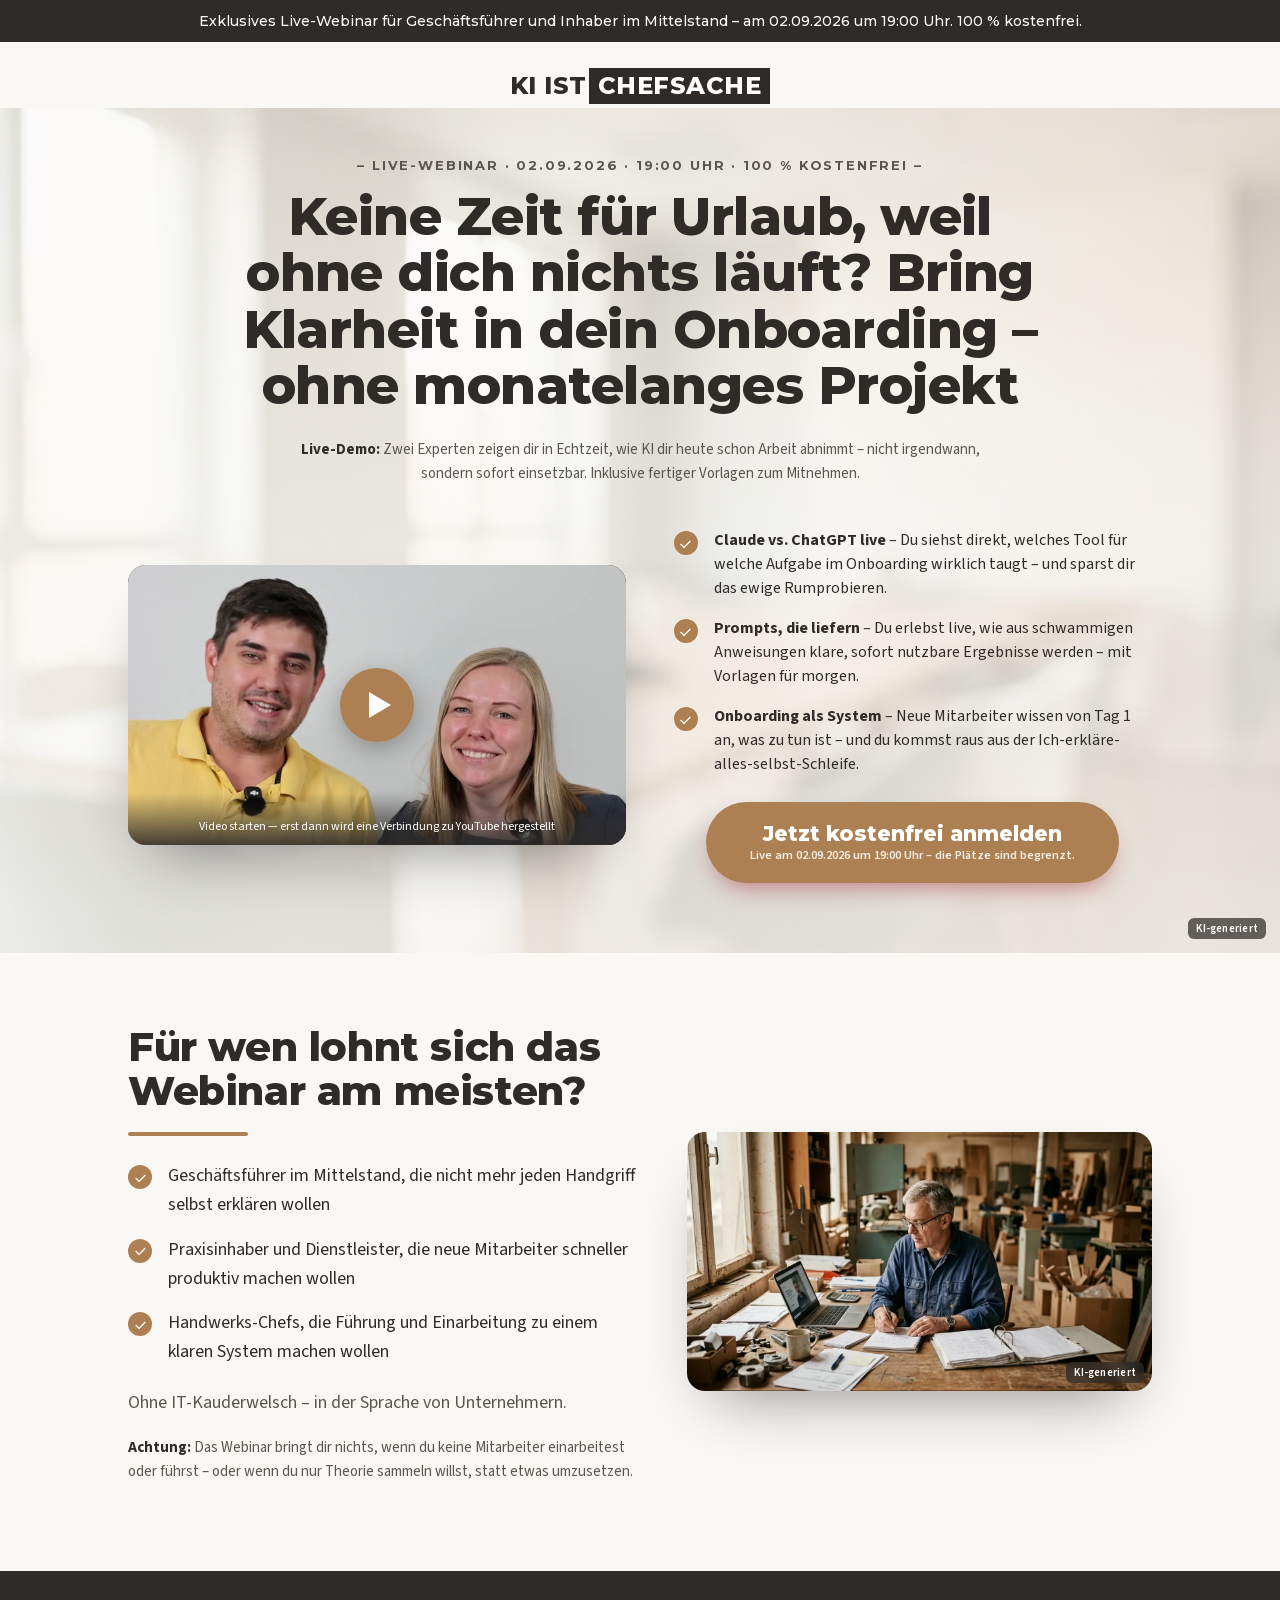
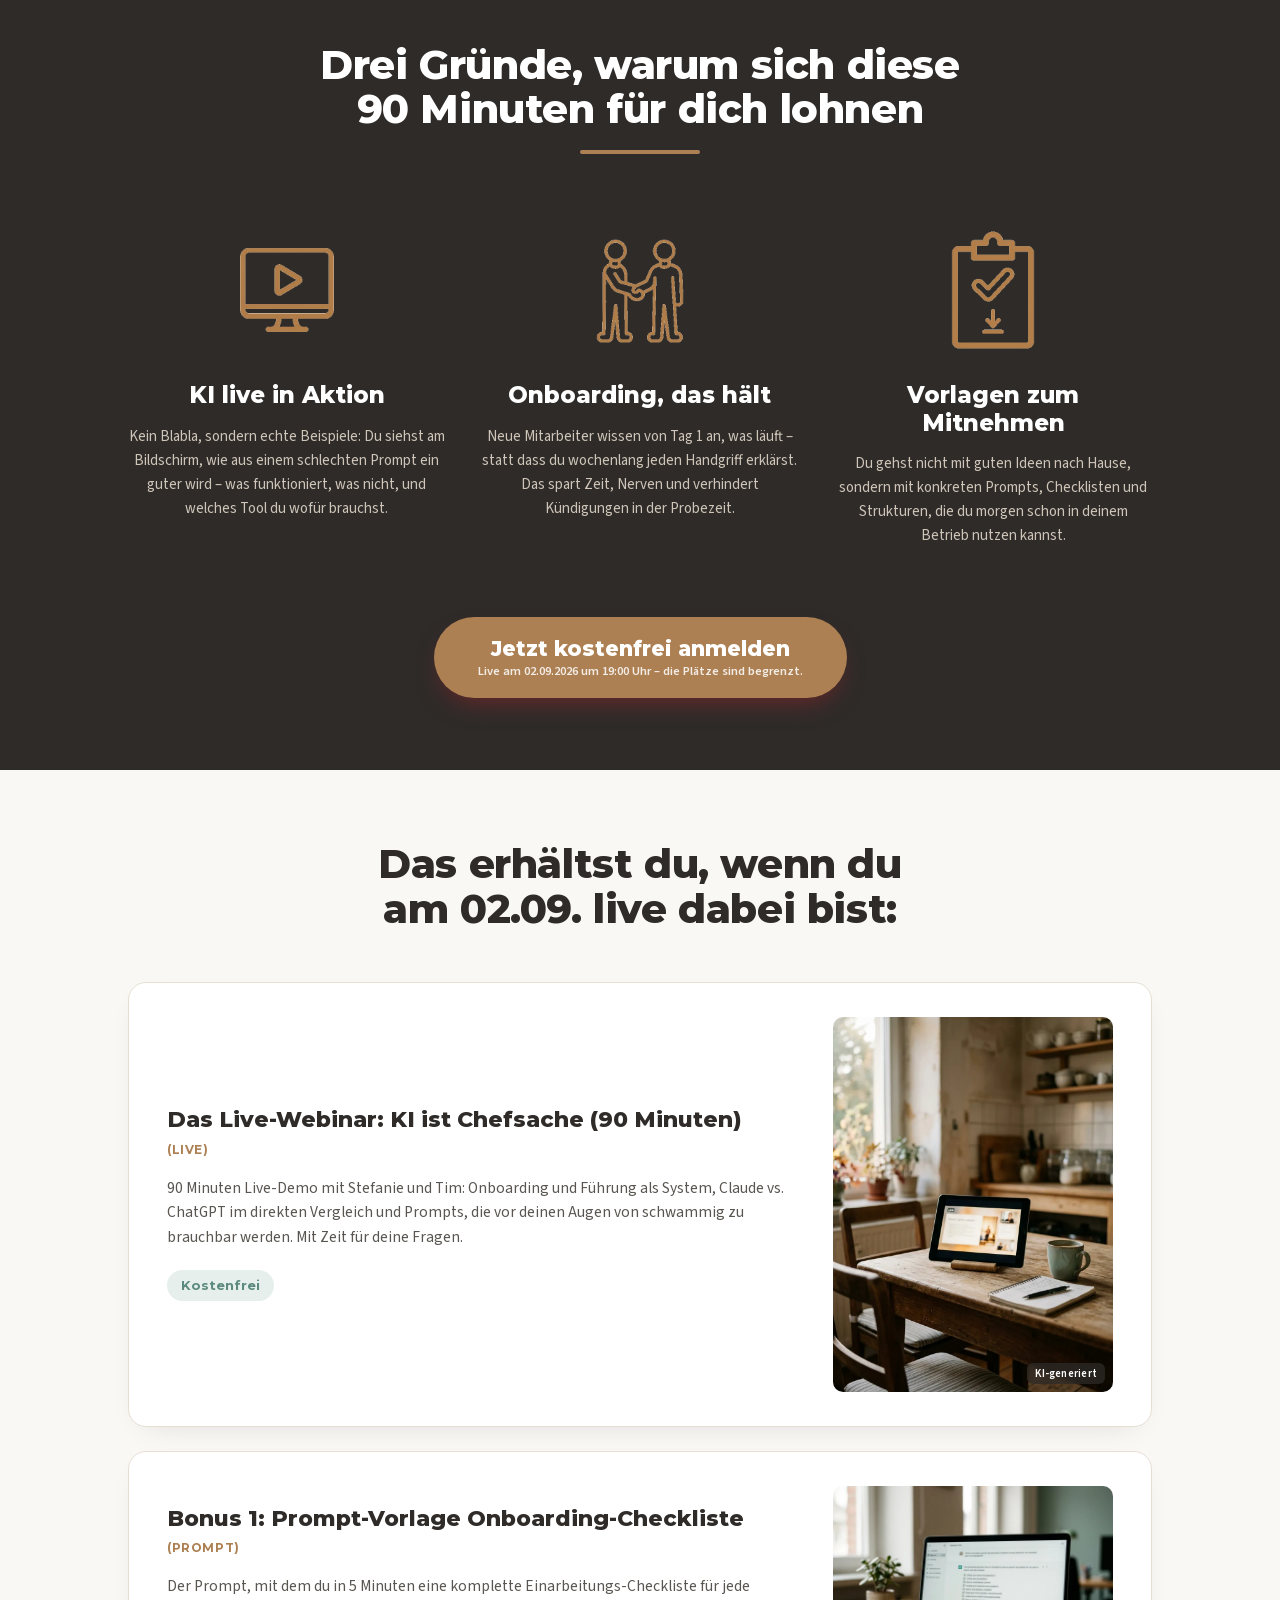
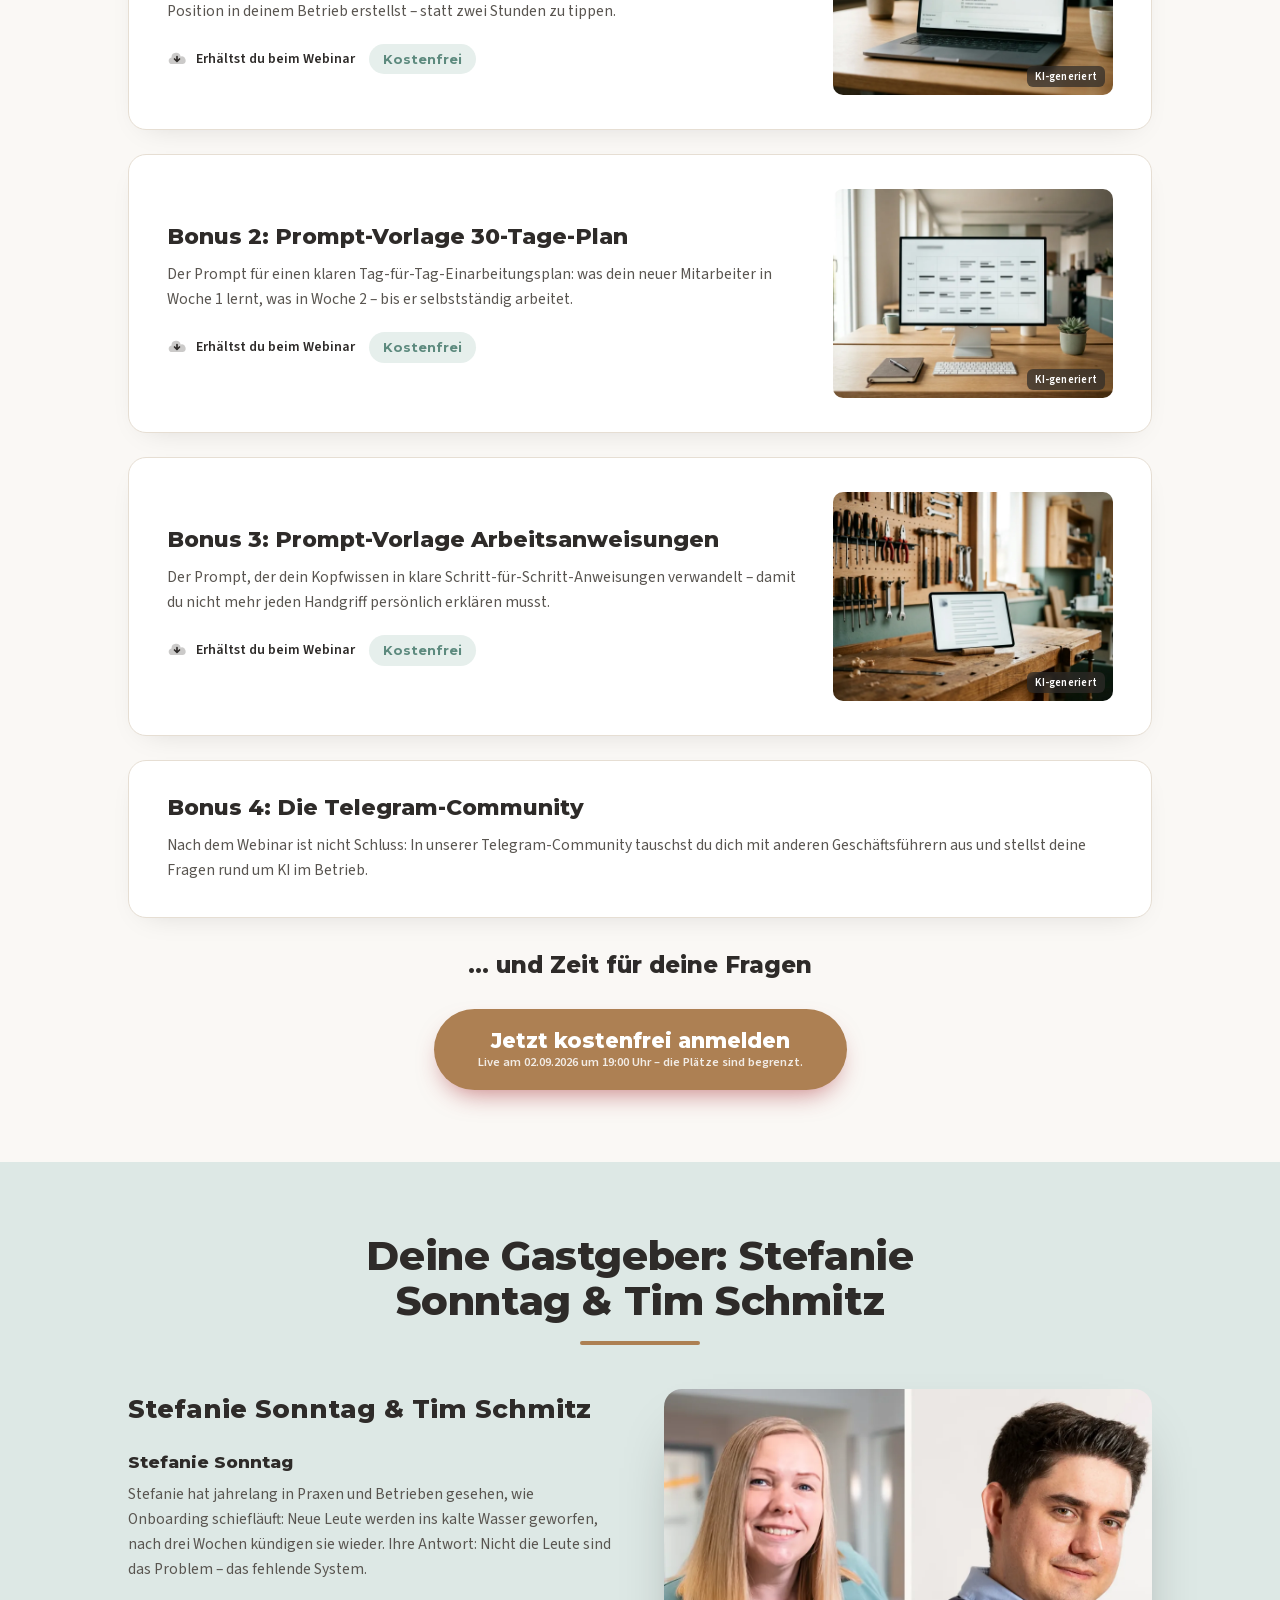
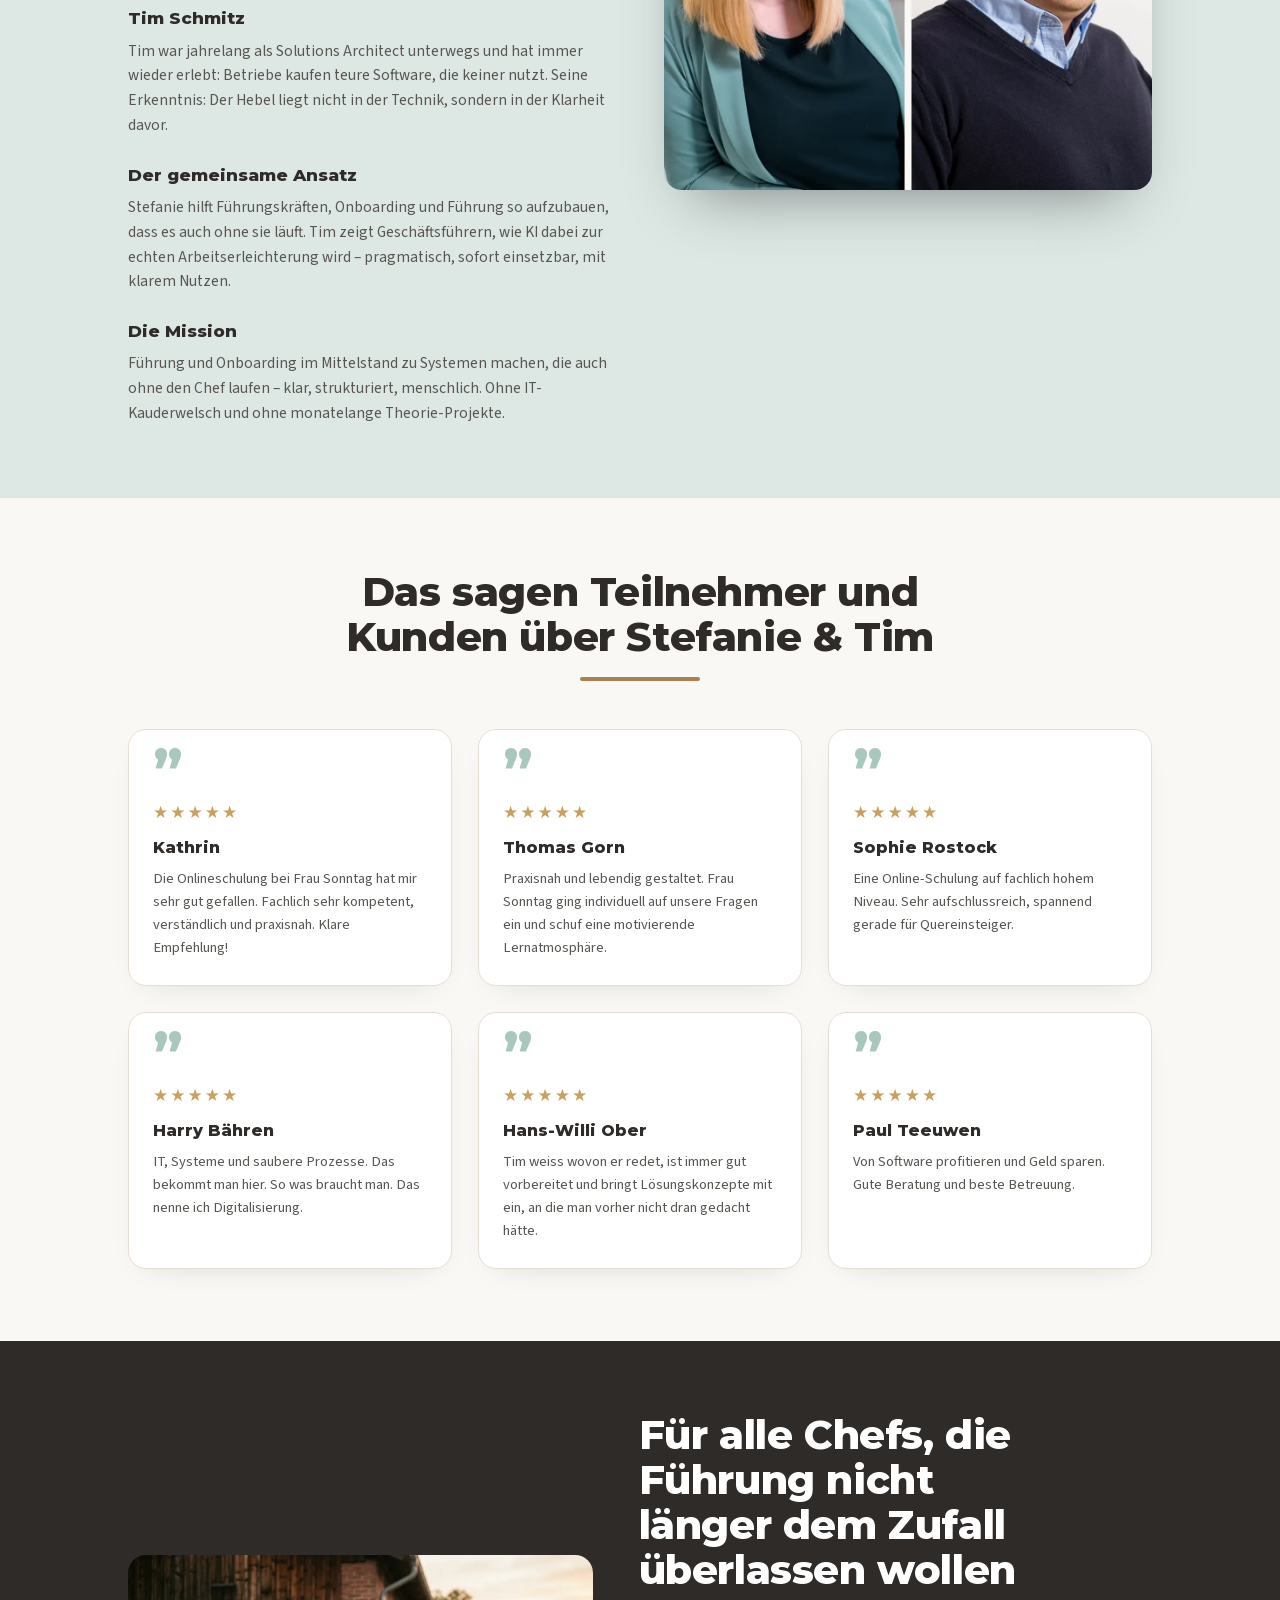
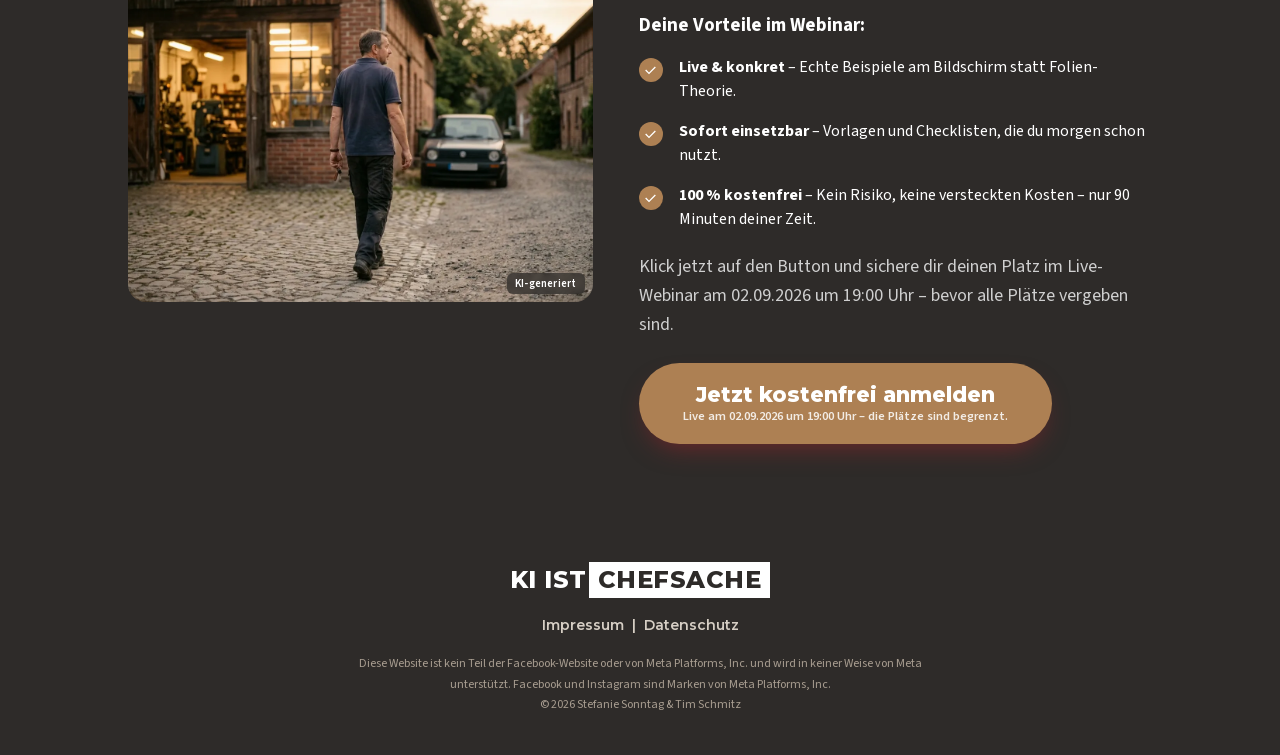
==== index.html @ e256dd4e "Hero lesbar auf dem Telefon: Sand-Lage ueber dem Hintergrundbild Das Hero-Bild haengt als CSS-Hinter" ====
<!DOCTYPE html>
<html lang="de">
<head>
<meta charset="UTF-8"/>
<meta name="viewport" content="width=device-width, initial-scale=1.0"/>
<title>KI ist Chefsache – Live-Webinar am 02.09.2026</title>
<link rel="stylesheet" href="fonts/fonts.css"/>
<link rel="stylesheet" href="funnel.css"/>
<!-- BRAND TOKENS: per-Kunde ersetzbar ============================== -->
<style>
  :root{
    --accent: #ad8053;
    --accent-deep: #8a6440;
  }
</style>
<style id="afq-theme">
  :root{
    --ink:       #2e2b29;   /* AFQ ink        – Headlines, Fließtext-Betonung */
    --ink-soft:  #595550;   /* AFQ ink-soft   – Fließtext */
    --line:      #e6ded3;   /* warme Linie statt Neutralgrau */
    --bg:        #faf8f5;   /* AFQ paper      – warmes Off-White */
    --bg-gray:   #dde8e5;   /* AFQ teal-light – abgesetzte Abschnitte */
    --bg-black:  #2e2b29;   /* AFQ ink        – kein Schwarz im CI */
    --good:      #5d8a7e;   /* AFQ ok         – gedeckt, kein Ampelgrün */
    --radius:    18px;
  }
  /* Flächen und Töne, die funnel.css hart setzt */
  .hero{ background-color:#f3ece3; }                      /* AFQ sand */
  .badge-free{ background:#e6efec; }                      /* AFQ ok-bg */
  .site-footer{ color:#d6cec4; }
  .footer-fine{ color:#a89d90; }
  .benefit p{ color:#cfc5b8; }
  .section--black .btn-note{ color:#cfc5b8; }
  .testi-card .stars{ color:#c8a15f; }                    /* Gold entsättigt */
  .fnl-field.has-error input{ border-color:#b4694f; }     /* AFQ warn */
  .fnl-error{ color:#b4694f; }
  #ac-optin-host ._form_63 ._error,
  #ac-optin-host ._form_63 ._error-inner{ color:#b4694f !important; }
</style>
<style id="mobile-fold">
  @media (max-width:860px){
    /* .hero-head, .hero-grid und .hero-right werden aufgeloest (display:contents),
       damit Eyebrow, Headline, CTA, Live-Demo-Text, Bild und Nutzenpunkte
       gemeinsam in EINER Flex-Spalte liegen und einzeln sortierbar sind.
       Vererbte Eigenschaften (text-align:center) laufen weiter durch. */
    .hero-inner{ display:flex; flex-direction:column; gap:18px; }
    .hero-head, .hero-grid, .hero-right{ display:contents; }

    .hero-head .eyebrow      { order:1; }
    .hero-head .h1           { order:2; margin:0; }
    .hero-right .cta-block   { order:3; margin:0; }   /* <- ueber der Falz */
    .hero-head .hero-bonus   { order:4; margin:0 auto; }
    .hero-grid .media-frame  { order:5; }
    .hero-right .checks      { order:6; text-align:left; }

    /* Platz ueber dem Button sparen */
    .topbar{ font-size:12.5px; padding:9px 14px; line-height:1.45; }
    .site-header{ padding:14px 0; }
    .hero{ padding:18px 0 56px; }
    .h1{ font-size:clamp(26px,6.8vw,34px); }
    .hero-bonus{ font-size:14.5px; }
  }
  /* Kleine Telefone (iPhone SE & Co.): dort bleiben in Safari nur gut 530 px
     sichtbar, deshalb noch einmal enger. */
  @media (max-width:430px){
    .hero-inner{ gap:14px; }
    .topbar{ font-size:11.5px; padding:8px 12px; line-height:1.4; }
    .eyebrow{ font-size:11.5px; letter-spacing:.10em; }
    .h1{ font-size:clamp(24px,6.4vw,30px); }
    .hero .btn{ padding:16px 20px; }
  }
</style>
<style id="hero-legibility">
  .hero::before{
    content:""; position:absolute; inset:0; z-index:0; pointer-events:none;
    background:linear-gradient(180deg,
      rgba(250,248,245,.55) 0%,
      rgba(250,248,245,.72) 45%,
      rgba(250,248,245,.86) 100%);
  }
  @media (max-width:860px){
    .hero::before{
      background:linear-gradient(180deg,
        rgba(250,248,245,.82) 0%,
        rgba(250,248,245,.91) 40%,
        rgba(250,248,245,.96) 100%);
    }
  }
</style>
<style id="testi-tune">
  .testi-card .testi-body{ padding:24px 24px 26px; }
  .testi-card .testi-body::before{
    content:"\201D"; display:block; font-family:var(--font-head); font-weight:800;
    font-size:54px; line-height:.62; color:#a8c7bd; margin-bottom:12px;
  }
  .testi-card .stars{ margin-bottom:4px; }
</style>
</head>
<body data-screen-label="Seite 1 — Optin">

<!-- ============ ANNOUNCEMENT BAR ============ -->
<div class="topbar">Exklusives Live-Webinar für Geschäftsführer und Inhaber im Mittelstand – am 02.09.2026 um 19:00 Uhr. 100 % kostenfrei.</div>

<!-- ============ HEADER ============ -->
<header class="site-header">
  <div class="wrap center">
    <a class="brand" href="#"><span class="b1">KI IST</span><span class="b2">CHEFSACHE</span></a>
  </div>
</header>

<!-- ============ HERO ============ -->
<section class="hero" style="background-image:url('img/ki-hero-bg.webp')">
  <div class="wrap hero-inner">
    <div class="hero-head">
      <p class="eyebrow">– Live-Webinar · 02.09.2026 · 19:00 Uhr · 100 % kostenfrei –</p>
      <h1 class="h1">Keine Zeit für Urlaub, weil ohne dich nichts läuft? Bring Klarheit in dein Onboarding – ohne monatelanges Projekt</h1>
      <span class="hero-bonus"><b>Live-Demo:</b> Zwei Experten zeigen dir in Echtzeit, wie KI dir heute schon Arbeit abnimmt – nicht irgendwann, sondern sofort einsetzbar. Inklusive fertiger Vorlagen zum Mitnehmen.</span>
    </div>

    <div class="hero-grid">
      <div class="media-frame media-shadow video-embed" data-yt="BMkcND7731k" data-yt-title="Webinar 02.09. KI ist Chefsache">
        <button type="button" class="video-embed__play" aria-label="Video abspielen: Webinar 02.09. KI ist Chefsache">
          <img src="img/video-poster.webp" alt="Stefanie Sonntag und Tim Schmitz im Ankündigungsvideo zum Webinar"/>
          <span class="video-embed__icon" aria-hidden="true"></span>
          <span class="video-embed__hint">Video starten — erst dann wird eine Verbindung zu YouTube hergestellt</span>
        </button>
      </div>

      <div class="hero-right">
        <ul class="checks fab">
          <li><b>Claude vs. ChatGPT live</b> – Du siehst direkt, welches Tool für welche Aufgabe im Onboarding wirklich taugt – und sparst dir das ewige Rumprobieren.</li>
          <li><b>Prompts, die liefern</b> – Du erlebst live, wie aus schwammigen Anweisungen klare, sofort nutzbare Ergebnisse werden – mit Vorlagen für morgen.</li>
          <li><b>Onboarding als System</b> – Neue Mitarbeiter wissen von Tag 1 an, was zu tun ist – und du kommst raus aus der Ich-erkläre-alles-selbst-Schleife.</li>
        </ul>
        <div class="cta-block">
          <a class="btn" href="seite-2-bridge.html" data-optin>Jetzt kostenfrei anmelden<small>Live am 02.09.2026 um 19:00 Uhr – die Plätze sind begrenzt.</small></a>
        </div>
      </div>
    </div>
  </div>
</section>

<!-- ============ WER PROFITIERT ============ -->
<section class="section">
  <div class="wrap">
    <div class="media-text">
      <div>
        <h2 class="h2">Für wen lohnt sich das Webinar am meisten?</h2>
        <hr class="rule rule--left"/>
        <ul class="checks" style="margin-top:26px">
          <li>Geschäftsführer im Mittelstand, die nicht mehr jeden Handgriff selbst erklären wollen</li>
          <li>Praxisinhaber und Dienstleister, die neue Mitarbeiter schneller produktiv machen wollen</li>
          <li>Handwerks-Chefs, die Führung und Einarbeitung zu einem klaren System machen wollen</li>
        </ul>
        <p class="muted" style="margin:22px 0 0">Ohne IT-Kauderwelsch – in der Sprache von Unternehmern.</p>
        <p class="note-warn" style="margin-top:18px"><b>Achtung:</b> Das Webinar bringt dir nichts, wenn du keine Mitarbeiter einarbeitest oder führst – oder wenn du nur Theorie sammeln willst, statt etwas umzusetzen.</p>
      </div>
      <div class="media-frame media-shadow">
        <img src="img/ki-profit-image.webp" alt="Werkstattinhaber verfolgt am Laptop ein Webinar und macht sich Notizen"/>
      </div>
    </div>
  </div>
</section>

<!-- ============ DREI GRÜNDE (black) ============ -->
<section class="section section--black">
  <div class="wrap">
    <div class="center" style="max-width:760px;margin:0 auto 56px">
      <h2 class="h2">Drei Gründe, warum sich diese 90 Minuten für dich lohnen</h2>
      <hr class="rule"/>
    </div>
    <div class="three-col">
      <div class="benefit">
        <div class="ico"><img src="img/icon-1-live.webp" alt=""/></div>
        <h3 class="h3">KI live in Aktion</h3>
        <p>Kein Blabla, sondern echte Beispiele: Du siehst am Bildschirm, wie aus einem schlechten Prompt ein guter wird – was funktioniert, was nicht, und welches Tool du wofür brauchst.</p>
      </div>
      <div class="benefit">
        <div class="ico"><img src="img/icon-2-onboarding.webp" alt=""/></div>
        <h3 class="h3">Onboarding, das hält</h3>
        <p>Neue Mitarbeiter wissen von Tag 1 an, was läuft – statt dass du wochenlang jeden Handgriff erklärst. Das spart Zeit, Nerven und verhindert Kündigungen in der Probezeit.</p>
      </div>
      <div class="benefit">
        <div class="ico"><img src="img/icon-3-vorlagen.webp" alt=""/></div>
        <h3 class="h3">Vorlagen zum Mitnehmen</h3>
        <p>Du gehst nicht mit guten Ideen nach Hause, sondern mit konkreten Prompts, Checklisten und Strukturen, die du morgen schon in deinem Betrieb nutzen kannst.</p>
      </div>
    </div>
    <div class="cta-block" style="margin-top:54px">
      <a class="btn" href="seite-2-bridge.html" data-optin>Jetzt kostenfrei anmelden<small>Live am 02.09.2026 um 19:00 Uhr – die Plätze sind begrenzt.</small></a>
    </div>
  </div>
</section>

<!-- ============ INHALTE / CONTENT STACK ============ -->
<section class="section">
  <div class="wrap">
    <div class="center" style="max-width:820px;margin:0 auto 50px">
      <h2 class="h2">Das erhältst du, wenn du am 02.09. live dabei bist:</h2>
    </div>

    <!-- Hauptinhalt -->
    <div class="card">
      <div class="card-row">
        <div>
          <h3 class="h3">Das Live-Webinar: KI ist Chefsache (90 Minuten)</h3>
          <span class="tag-new">(LIVE)</span>
          <p>90 Minuten Live-Demo mit Stefanie und Tim: Onboarding und Führung als System, Claude vs. ChatGPT im direkten Vergleich und Prompts, die vor deinen Augen von schwammig zu brauchbar werden. Mit Zeit für deine Fragen.</p>
          <div class="card-foot">
            <span class="badge-free">Kostenfrei</span>
          </div>
        </div>
        <div class="card-img"><img src="img/ki-content-main.webp" alt="Das Live-Webinar: KI ist Chefsache (90 Minuten)"/></div>
      </div>
    </div>

    <!-- Bonus 1 -->
    <div class="card">
      <div class="card-row">
        <div>
          <h3 class="h3">Bonus 1: Prompt-Vorlage Onboarding-Checkliste</h3>
          <span class="tag-new">(PROMPT)</span>
          <p>Der Prompt, mit dem du in 5 Minuten eine komplette Einarbeitungs-Checkliste für jede Position in deinem Betrieb erstellst – statt zwei Stunden zu tippen.</p>
          <div class="card-foot">
            <span class="access"><svg viewBox="0 0 24 24"><path d="M19 18H6a4 4 0 0 1-.6-7.95A5.5 5.5 0 0 1 16.3 9 4 4 0 0 1 19 18Z" opacity=".25"/><path d="M12 9v6m0 0 3-3m-3 3-3-3" fill="none" stroke="currentColor" stroke-width="2" stroke-linecap="round" stroke-linejoin="round"/></svg>Erhältst du beim Webinar</span>
            <span class="badge-free">Kostenfrei</span>
          </div>
        </div>
        <div class="card-img"><img src="img/ki-content-bonus1.webp" alt="Bonus 1: Prompt-Vorlage Onboarding-Checkliste"/></div>
      </div>
    </div>

    <!-- Bonus 2 (text only) -->
    <div class="card">
      <div class="card-row">
        <div>
          <h3 class="h3">Bonus 2: Prompt-Vorlage 30-Tage-Plan</h3>
          <p>Der Prompt für einen klaren Tag-für-Tag-Einarbeitungsplan: was dein neuer Mitarbeiter in Woche 1 lernt, was in Woche 2 – bis er selbstständig arbeitet.</p>
          <div class="card-foot">
            <span class="access"><svg viewBox="0 0 24 24"><path d="M19 18H6a4 4 0 0 1-.6-7.95A5.5 5.5 0 0 1 16.3 9 4 4 0 0 1 19 18Z" opacity=".25"/><path d="M12 9v6m0 0 3-3m-3 3-3-3" fill="none" stroke="currentColor" stroke-width="2" stroke-linecap="round" stroke-linejoin="round"/></svg>Erhältst du beim Webinar</span>
            <span class="badge-free">Kostenfrei</span>
          </div>
        </div>
        <div class="card-img"><img src="img/ki-bonus2-plan.webp" alt="Monitor mit einem KI-generierten Vier-Wochen-Plan"/></div>
      </div>
    </div>

    <!-- Bonus 3 (text only) -->
    <div class="card">
      <div class="card-row">
        <div>
          <h3 class="h3">Bonus 3: Prompt-Vorlage Arbeitsanweisungen</h3>
          <p>Der Prompt, der dein Kopfwissen in klare Schritt-für-Schritt-Anweisungen verwandelt – damit du nicht mehr jeden Handgriff persönlich erklären musst.</p>
          <div class="card-foot">
            <span class="access"><svg viewBox="0 0 24 24"><path d="M19 18H6a4 4 0 0 1-.6-7.95A5.5 5.5 0 0 1 16.3 9 4 4 0 0 1 19 18Z" opacity=".25"/><path d="M12 9v6m0 0 3-3m-3 3-3-3" fill="none" stroke="currentColor" stroke-width="2" stroke-linecap="round" stroke-linejoin="round"/></svg>Erhältst du beim Webinar</span>
            <span class="badge-free">Kostenfrei</span>
          </div>
        </div>
        <div class="card-img"><img src="img/ki-bonus3-anweisungen.webp" alt="Tablet auf einer Werkbank mit einer KI-generierten Schritt-fuer-Schritt-Anleitung"/></div>
      </div>
    </div>
    <!-- Bonus 4 (text only, per apply-webinar-patch.mjs) -->
    <div class="card">
      <div class="card-row no-img">
        <div>
          <h3 class="h3">Bonus 4: Die Telegram-Community</h3>
          <p>Nach dem Webinar ist nicht Schluss: In unserer Telegram-Community tauschst du dich mit anderen Geschäftsführern aus und stellst deine Fragen rund um KI im Betrieb.</p>
        </div>
      </div>
    </div>


    <p class="center h3" style="margin:34px 0 30px">… und Zeit für deine Fragen</p>
    <div class="cta-block">
      <a class="btn" href="seite-2-bridge.html" data-optin>Jetzt kostenfrei anmelden<small>Live am 02.09.2026 um 19:00 Uhr – die Plätze sind begrenzt.</small></a>
    </div>
  </div>
</section>

<!-- ============ ÜBER DIE GRÜNDER ============ -->
<section class="section section--gray">
  <div class="wrap">
    <div class="center" style="margin-bottom:44px">
      <h2 class="h2">Deine Gastgeber: Stefanie Sonntag & Tim Schmitz</h2>
      <hr class="rule"/>
    </div>
    <div class="two-col" style="align-items:start">
      <div>
        <p class="founder-name">Stefanie Sonntag & Tim Schmitz</p>
        <div class="founder-block">
          <h4>Stefanie Sonntag</h4>
          <p>Stefanie hat jahrelang in Praxen und Betrieben gesehen, wie Onboarding schiefläuft: Neue Leute werden ins kalte Wasser geworfen, nach drei Wochen kündigen sie wieder. Ihre Antwort: Nicht die Leute sind das Problem – das fehlende System.</p>
        </div>
        <div class="founder-block">
          <h4>Tim Schmitz</h4>
          <p>Tim war jahrelang als Solutions Architect unterwegs und hat immer wieder erlebt: Betriebe kaufen teure Software, die keiner nutzt. Seine Erkenntnis: Der Hebel liegt nicht in der Technik, sondern in der Klarheit davor.</p>
        </div>
        <div class="founder-block">
          <h4>Der gemeinsame Ansatz</h4>
          <p>Stefanie hilft Führungskräften, Onboarding und Führung so aufzubauen, dass es auch ohne sie läuft. Tim zeigt Geschäftsführern, wie KI dabei zur echten Arbeitserleichterung wird – pragmatisch, sofort einsetzbar, mit klarem Nutzen.</p>
        </div>
        <div class="founder-block">
          <h4>Die Mission</h4>
          <p>Führung und Onboarding im Mittelstand zu Systemen machen, die auch ohne den Chef laufen – klar, strukturiert, menschlich. Ohne IT-Kauderwelsch und ohne monatelange Theorie-Projekte.</p>
        </div>
      </div>
      <div class="media-frame media-shadow">
        <img src="img/founder-photo.webp" alt="Stefanie Sonntag & Tim Schmitz"/>
      </div>
    </div>
  </div>
</section>

<!-- ============ FINAL CTA (black) ============ -->
<!-- ============ TESTIMONIALS (per apply-webinar-patch.mjs; das Template hat auf Seite 1 keine) ============ -->
<section class="section" id="testi-p1">
  <div class="wrap">
    <div class="sec-intro"><h2 class="h2">Das sagen Teilnehmer und Kunden über Stefanie & Tim</h2><hr class="rule"/></div>
    <div class="testi-grid">
      <div class="testi-card">
        <div class="testi-body"><div class="stars">★★★★★</div><p class="testi-name">Kathrin</p><p class="testi-text">Die Onlineschulung bei Frau Sonntag hat mir sehr gut gefallen. Fachlich sehr kompetent, verständlich und praxisnah. Klare Empfehlung!</p></div>
      </div>
      <div class="testi-card">
        <div class="testi-body"><div class="stars">★★★★★</div><p class="testi-name">Thomas Gorn</p><p class="testi-text">Praxisnah und lebendig gestaltet. Frau Sonntag ging individuell auf unsere Fragen ein und schuf eine motivierende Lernatmosphäre.</p></div>
      </div>
      <div class="testi-card">
        <div class="testi-body"><div class="stars">★★★★★</div><p class="testi-name">Sophie Rostock</p><p class="testi-text">Eine Online-Schulung auf fachlich hohem Niveau. Sehr aufschlussreich, spannend gerade für Quereinsteiger.</p></div>
      </div>
      <div class="testi-card">
        <div class="testi-body"><div class="stars">★★★★★</div><p class="testi-name">Harry Bähren</p><p class="testi-text">IT, Systeme und saubere Prozesse. Das bekommt man hier. So was braucht man. Das nenne ich Digitalisierung.</p></div>
      </div>
      <div class="testi-card">
        <div class="testi-body"><div class="stars">★★★★★</div><p class="testi-name">Hans-Willi Ober</p><p class="testi-text">Tim weiss wovon er redet, ist immer gut vorbereitet und bringt Lösungskonzepte mit ein, an die man vorher nicht dran gedacht hätte.</p></div>
      </div>
      <div class="testi-card">
        <div class="testi-body"><div class="stars">★★★★★</div><p class="testi-name">Paul Teeuwen</p><p class="testi-text">Von Software profitieren und Geld sparen. Gute Beratung und beste Betreuung.</p></div>
      </div>
    </div>
  </div>
</section>

<section class="section section--black">
  <div class="wrap">
    <div class="media-text flip">
      <div class="media-frame">
        <img src="img/ki-finalcta-media.webp" alt="Betriebsinhaber schliesst am Abend seine Werkstatt ab und geht zum Auto"/>
      </div>
      <div>
        <h2 class="h2">Für alle Chefs, die Führung nicht länger dem Zufall überlassen wollen</h2>
        <p class="lead" style="color:#cfcfcf;margin:18px 0 8px"><b style="color:#fff">Deine Vorteile im Webinar:</b></p>
        <ul class="checks fab" style="margin-top:14px">
          <li><b>Live & konkret</b> – Echte Beispiele am Bildschirm statt Folien-Theorie.</li>
          <li><b>Sofort einsetzbar</b> – Vorlagen und Checklisten, die du morgen schon nutzt.</li>
          <li><b>100 % kostenfrei</b> – Kein Risiko, keine versteckten Kosten – nur 90 Minuten deiner Zeit.</li>
        </ul>
        <p style="color:#cfcfcf;margin:22px 0 24px">Klick jetzt auf den Button und sichere dir deinen Platz im Live-Webinar am 02.09.2026 um 19:00 Uhr – bevor alle Plätze vergeben sind.</p>
        <div class="cta-block" style="text-align:left">
          <a class="btn" href="seite-2-bridge.html" data-optin>Jetzt kostenfrei anmelden<small>Live am 02.09.2026 um 19:00 Uhr – die Plätze sind begrenzt.</small></a>
        </div>
      </div>
    </div>
  </div>
</section>

<!-- ============ FOOTER ============ -->
<footer class="site-footer">
  <div class="wrap">
    <a class="brand" href="#"><span class="b1">KI IST</span><span class="b2">CHEFSACHE</span></a>
    <div class="footer-links"><a href="impressum.html">Impressum</a> &nbsp;|&nbsp; <a href="datenschutz.html">Datenschutz</a></div>
    <p class="footer-fine">Diese Website ist kein Teil der Facebook-Website oder von Meta Platforms, Inc. und wird in keiner Weise von Meta unterstützt. Facebook und Instagram sind Marken von Meta Platforms, Inc.<br/>© 2026 Stefanie Sonntag & Tim Schmitz</p>
  </div>
</footer>


<script>
window.FUNNEL = { optin: {
  headline: "Fast geschafft – wohin dürfen wir deinen Zugangslink senden?",
  subtext: "Trag dich ein und du bekommst Zugangslink und Erinnerung per E-Mail.",
  nameLabel: "Dein Vorname",
  namePlaceholder: "Vorname",
  emailLabel: "Deine beste E-Mail-Adresse",
  emailPlaceholder: "name@beispiel.de",
  submitLabel: "Jetzt Platz sichern",
  privacyNote: "100 % kostenfrei · Jederzeit abbestellbar",
  action: "",
  redirect: "seite-2-bridge.html"
} };
</script>
<script src="funnel.js"></script>
<!-- ActiveCampaign-Optin (Formular 63) — per apply-webinar-patch.mjs -->
<style>
  #ac-optin-host[hidden]{ display:none; }
  .fnl-overlay .fnl-modal{ max-height:92vh; overflow-y:auto; }
  #ac-optin-host ._form_63{ margin:0 !important; }
  #ac-optin-host ._form_63 ._form-title,
  #ac-optin-host ._form_63 ._form-branding{ display:none !important; }
  /* ÜBERGANGSLÖSUNG: Der erste Block des AC-Formulars ist ein Freitext-Element und
     enthält aktuell die Beschreibung eines ANDEREN Angebots ("Konsequenzen"-Guide).
     Er wird ausgeblendet, weil die Überschrift des Modals die Aufgabe übernimmt.
     Sobald der Text in ActiveCampaign auf das Webinar umgeschrieben ist: Regel löschen. */
  #ac-optin-host ._form_63 ._form-content > ._form_element:first-child{ display:none !important; }
  #ac-optin-host ._form_63 form,
  #ac-optin-host ._form_63 ._form-content{ margin:0 !important; padding:0 !important; width:100% !important; }
  #ac-optin-host ._form_63 input[type=text],
  #ac-optin-host ._form_63 input[type=email]{ width:100% !important; box-sizing:border-box !important; }
  #ac-optin-host ._form_63 button[type=submit],
  #ac-optin-host ._form_63 ._submit{ width:100% !important; background:var(--accent) !important; }
</style>
<div id="ac-optin-host" hidden><div class="_form_63"></div></div>
<script src="https://akademie-quereinsteiger.activehosted.com/f/embed.php?id=63" charset="utf-8"></script>
<style id="video-embed">
  .video-embed{ position:relative; aspect-ratio:16/9; background:#2e2b29; }
  .video-embed__play{ position:absolute; inset:0; display:block; width:100%; padding:0;
    margin:0; border:0; background:none; cursor:pointer; font:inherit; color:inherit; }
  .video-embed__play img{ width:100%; height:100%; object-fit:cover; display:block; }
  .video-embed__icon{ position:absolute; left:50%; top:50%; transform:translate(-50%,-50%);
    width:74px; height:74px; border-radius:50%; background:var(--accent);
    box-shadow:0 8px 26px rgba(46,43,41,.4); display:grid; place-items:center;
    transition:transform .2s ease, background .2s ease; }
  .video-embed__icon::before{ content:""; width:0; height:0; margin-left:6px; border-style:solid;
    border-width:13px 0 13px 22px; border-color:transparent transparent transparent #fff; }
  .video-embed__play:hover .video-embed__icon,
  .video-embed__play:focus-visible .video-embed__icon{ transform:translate(-50%,-50%) scale(1.07); background:var(--accent-deep); }
  .video-embed__hint{ position:absolute; left:0; right:0; bottom:0; padding:26px 14px 10px;
    font-size:12px; line-height:1.35; color:#fff; text-align:center;
    background:linear-gradient(transparent, rgba(46,43,41,.88)); }
  .video-embed iframe{ position:absolute; inset:0; width:100%; height:100%; border:0; }
  @media (max-width:600px){
    .video-embed__icon{ width:60px; height:60px; }
    .video-embed__hint{ font-size:11px; }
  }
</style>
<script>
(function () {
  "use strict";
  // Alle Videos der Seite — Hero auf Seite 1, Danke-Video auf Seite 2.
  Array.prototype.forEach.call(document.querySelectorAll(".video-embed[data-yt]"), function (box) {
    var btn = box.querySelector(".video-embed__play");
    if (!btn) return;
    btn.addEventListener("click", function () {
      var f = document.createElement("iframe");
      // nocookie-Domain + autoplay, weil der Klick die bewusste Zustimmung ist.
      // cc_load_policy=0: Die Untertitel sind fest ins Video eingebrannt — ohne das
      // legt der Player bei Zuschauern mit aktivierten Auto-Untertiteln eine ZWEITE
      // Textzeile darueber.
      f.src = "https://www.youtube-nocookie.com/embed/" + box.dataset.yt + "?autoplay=1&rel=0&cc_load_policy=0";
      f.title = box.dataset.ytTitle || "Video";
      f.allow = "accelerometer; autoplay; clipboard-write; encrypted-media; gyroscope; picture-in-picture; web-share";
      f.referrerPolicy = "strict-origin-when-cross-origin";
      f.allowFullscreen = true;
      box.textContent = "";
      box.appendChild(f);
    });
  });
})();
</script>
<style id="ki-label">
  .ki-wrap{ position:relative; }
  .ki-badge{
    position:absolute; right:8px; bottom:8px; z-index:2; pointer-events:none;
    font-family:var(--font-body); font-size:11px; line-height:1; font-weight:600;
    letter-spacing:.02em; color:#fff; background:rgba(46,43,41,.72);
    padding:5px 8px; border-radius:6px; backdrop-filter:blur(2px);
  }
  .hero > .ki-badge{ right:14px; bottom:14px; }
  @media (max-width:600px){ .ki-badge{ font-size:10px; padding:4px 6px; } }
</style>
<script>
(function () {
  "use strict";
  var TEXT = "KI-generiert";
  function badge() { var b = document.createElement("span"); b.className = "ki-badge"; b.textContent = TEXT; return b; }

  // <img src="img/ki-…">: Elternelement wird zum Anker, Label oben drauf.
  Array.prototype.forEach.call(document.querySelectorAll('img[src*="img/ki-"]'), function (img) {
    var host = img.parentElement;
    if (!host || host.querySelector(".ki-badge")) return;
    host.classList.add("ki-wrap");
    host.appendChild(badge());
    var alt = img.getAttribute("alt") || "";
    if (alt.indexOf(TEXT) === -1) img.setAttribute("alt", (alt ? alt + " " : "") + "(" + TEXT + ")");
  });

  // Hero: das Bild haengt als CSS-Hintergrund an der Sektion, es gibt kein <img>.
  Array.prototype.forEach.call(document.querySelectorAll(".hero"), function (sec) {
    if (sec.querySelector(":scope > .ki-badge")) return;
    var bg = sec.style.backgroundImage || "";
    if (bg.indexOf("img/ki-") === -1) return;
    sec.appendChild(badge());
  });
})();
</script>
</body>
</html>
---- fonts/fonts.css ----
/* Lokal gehostete Schriften - ersetzt die Einbindung von fonts.googleapis.com.
   Erzeugt aus der Google-Fonts-CSS, Subsets latin + latin-ext.
   Identische Schnitte teilen sich eine Datei (Google liefert variable Fonts).
   Montserrat und Source Sans 3 stehen unter der SIL Open Font License 1.1. */

@font-face {
  font-family: 'Montserrat';
  font-style: normal;
  font-weight: 500;
  font-display: swap;
  src: url('Montserrat-latin-ext.woff2') format('woff2');
  unicode-range: U+0100-02BA, U+02BD-02C5, U+02C7-02CC, U+02CE-02D7, U+02DD-02FF, U+0304, U+0308, U+0329, U+1D00-1DBF, U+1E00-1E9F, U+1EF2-1EFF, U+2020, U+20A0-20AB, U+20AD-20C0, U+2113, U+2C60-2C7F, U+A720-A7FF;
}

@font-face {
  font-family: 'Montserrat';
  font-style: normal;
  font-weight: 500;
  font-display: swap;
  src: url('Montserrat-latin.woff2') format('woff2');
  unicode-range: U+0000-00FF, U+0131, U+0152-0153, U+02BB-02BC, U+02C6, U+02DA, U+02DC, U+0304, U+0308, U+0329, U+2000-206F, U+20AC, U+2122, U+2191, U+2193, U+2212, U+2215, U+FEFF, U+FFFD;
}

@font-face {
  font-family: 'Montserrat';
  font-style: normal;
  font-weight: 600;
  font-display: swap;
  src: url('Montserrat-latin-ext.woff2') format('woff2');
  unicode-range: U+0100-02BA, U+02BD-02C5, U+02C7-02CC, U+02CE-02D7, U+02DD-02FF, U+0304, U+0308, U+0329, U+1D00-1DBF, U+1E00-1E9F, U+1EF2-1EFF, U+2020, U+20A0-20AB, U+20AD-20C0, U+2113, U+2C60-2C7F, U+A720-A7FF;
}

@font-face {
  font-family: 'Montserrat';
  font-style: normal;
  font-weight: 600;
  font-display: swap;
  src: url('Montserrat-latin.woff2') format('woff2');
  unicode-range: U+0000-00FF, U+0131, U+0152-0153, U+02BB-02BC, U+02C6, U+02DA, U+02DC, U+0304, U+0308, U+0329, U+2000-206F, U+20AC, U+2122, U+2191, U+2193, U+2212, U+2215, U+FEFF, U+FFFD;
}

@font-face {
  font-family: 'Montserrat';
  font-style: normal;
  font-weight: 700;
  font-display: swap;
  src: url('Montserrat-latin-ext.woff2') format('woff2');
  unicode-range: U+0100-02BA, U+02BD-02C5, U+02C7-02CC, U+02CE-02D7, U+02DD-02FF, U+0304, U+0308, U+0329, U+1D00-1DBF, U+1E00-1E9F, U+1EF2-1EFF, U+2020, U+20A0-20AB, U+20AD-20C0, U+2113, U+2C60-2C7F, U+A720-A7FF;
}

@font-face {
  font-family: 'Montserrat';
  font-style: normal;
  font-weight: 700;
  font-display: swap;
  src: url('Montserrat-latin.woff2') format('woff2');
  unicode-range: U+0000-00FF, U+0131, U+0152-0153, U+02BB-02BC, U+02C6, U+02DA, U+02DC, U+0304, U+0308, U+0329, U+2000-206F, U+20AC, U+2122, U+2191, U+2193, U+2212, U+2215, U+FEFF, U+FFFD;
}

@font-face {
  font-family: 'Montserrat';
  font-style: normal;
  font-weight: 800;
  font-display: swap;
  src: url('Montserrat-latin-ext.woff2') format('woff2');
  unicode-range: U+0100-02BA, U+02BD-02C5, U+02C7-02CC, U+02CE-02D7, U+02DD-02FF, U+0304, U+0308, U+0329, U+1D00-1DBF, U+1E00-1E9F, U+1EF2-1EFF, U+2020, U+20A0-20AB, U+20AD-20C0, U+2113, U+2C60-2C7F, U+A720-A7FF;
}

@font-face {
  font-family: 'Montserrat';
  font-style: normal;
  font-weight: 800;
  font-display: swap;
  src: url('Montserrat-latin.woff2') format('woff2');
  unicode-range: U+0000-00FF, U+0131, U+0152-0153, U+02BB-02BC, U+02C6, U+02DA, U+02DC, U+0304, U+0308, U+0329, U+2000-206F, U+20AC, U+2122, U+2191, U+2193, U+2212, U+2215, U+FEFF, U+FFFD;
}

@font-face {
  font-family: 'Montserrat';
  font-style: normal;
  font-weight: 900;
  font-display: swap;
  src: url('Montserrat-latin-ext.woff2') format('woff2');
  unicode-range: U+0100-02BA, U+02BD-02C5, U+02C7-02CC, U+02CE-02D7, U+02DD-02FF, U+0304, U+0308, U+0329, U+1D00-1DBF, U+1E00-1E9F, U+1EF2-1EFF, U+2020, U+20A0-20AB, U+20AD-20C0, U+2113, U+2C60-2C7F, U+A720-A7FF;
}

@font-face {
  font-family: 'Montserrat';
  font-style: normal;
  font-weight: 900;
  font-display: swap;
  src: url('Montserrat-latin.woff2') format('woff2');
  unicode-range: U+0000-00FF, U+0131, U+0152-0153, U+02BB-02BC, U+02C6, U+02DA, U+02DC, U+0304, U+0308, U+0329, U+2000-206F, U+20AC, U+2122, U+2191, U+2193, U+2212, U+2215, U+FEFF, U+FFFD;
}

@font-face {
  font-family: 'Source Sans 3';
  font-style: italic;
  font-weight: 400;
  font-display: swap;
  src: url('SourceSans3-italic-latin-ext.woff2') format('woff2');
  unicode-range: U+0100-02BA, U+02BD-02C5, U+02C7-02CC, U+02CE-02D7, U+02DD-02FF, U+0304, U+0308, U+0329, U+1D00-1DBF, U+1E00-1E9F, U+1EF2-1EFF, U+2020, U+20A0-20AB, U+20AD-20C0, U+2113, U+2C60-2C7F, U+A720-A7FF;
}

@font-face {
  font-family: 'Source Sans 3';
  font-style: italic;
  font-weight: 400;
  font-display: swap;
  src: url('SourceSans3-italic-latin.woff2') format('woff2');
  unicode-range: U+0000-00FF, U+0131, U+0152-0153, U+02BB-02BC, U+02C6, U+02DA, U+02DC, U+0304, U+0308, U+0329, U+2000-206F, U+20AC, U+2122, U+2191, U+2193, U+2212, U+2215, U+FEFF, U+FFFD;
}

@font-face {
  font-family: 'Source Sans 3';
  font-style: normal;
  font-weight: 400;
  font-display: swap;
  src: url('SourceSans3-latin-ext.woff2') format('woff2');
  unicode-range: U+0100-02BA, U+02BD-02C5, U+02C7-02CC, U+02CE-02D7, U+02DD-02FF, U+0304, U+0308, U+0329, U+1D00-1DBF, U+1E00-1E9F, U+1EF2-1EFF, U+2020, U+20A0-20AB, U+20AD-20C0, U+2113, U+2C60-2C7F, U+A720-A7FF;
}

@font-face {
  font-family: 'Source Sans 3';
  font-style: normal;
  font-weight: 400;
  font-display: swap;
  src: url('SourceSans3-latin.woff2') format('woff2');
  unicode-range: U+0000-00FF, U+0131, U+0152-0153, U+02BB-02BC, U+02C6, U+02DA, U+02DC, U+0304, U+0308, U+0329, U+2000-206F, U+20AC, U+2122, U+2191, U+2193, U+2212, U+2215, U+FEFF, U+FFFD;
}

@font-face {
  font-family: 'Source Sans 3';
  font-style: normal;
  font-weight: 600;
  font-display: swap;
  src: url('SourceSans3-latin-ext.woff2') format('woff2');
  unicode-range: U+0100-02BA, U+02BD-02C5, U+02C7-02CC, U+02CE-02D7, U+02DD-02FF, U+0304, U+0308, U+0329, U+1D00-1DBF, U+1E00-1E9F, U+1EF2-1EFF, U+2020, U+20A0-20AB, U+20AD-20C0, U+2113, U+2C60-2C7F, U+A720-A7FF;
}

@font-face {
  font-family: 'Source Sans 3';
  font-style: normal;
  font-weight: 600;
  font-display: swap;
  src: url('SourceSans3-latin.woff2') format('woff2');
  unicode-range: U+0000-00FF, U+0131, U+0152-0153, U+02BB-02BC, U+02C6, U+02DA, U+02DC, U+0304, U+0308, U+0329, U+2000-206F, U+20AC, U+2122, U+2191, U+2193, U+2212, U+2215, U+FEFF, U+FFFD;
}

@font-face {
  font-family: 'Source Sans 3';
  font-style: normal;
  font-weight: 700;
  font-display: swap;
  src: url('SourceSans3-latin-ext.woff2') format('woff2');
  unicode-range: U+0100-02BA, U+02BD-02C5, U+02C7-02CC, U+02CE-02D7, U+02DD-02FF, U+0304, U+0308, U+0329, U+1D00-1DBF, U+1E00-1E9F, U+1EF2-1EFF, U+2020, U+20A0-20AB, U+20AD-20C0, U+2113, U+2C60-2C7F, U+A720-A7FF;
}

@font-face {
  font-family: 'Source Sans 3';
  font-style: normal;
  font-weight: 700;
  font-display: swap;
  src: url('SourceSans3-latin.woff2') format('woff2');
  unicode-range: U+0000-00FF, U+0131, U+0152-0153, U+02BB-02BC, U+02C6, U+02DA, U+02DC, U+0304, U+0308, U+0329, U+2000-206F, U+20AC, U+2122, U+2191, U+2193, U+2212, U+2215, U+FEFF, U+FFFD;
}
---- funnel.css ----
/* =====================================================================
   LEADMAGNET FUNNEL — Design System (shared across all funnel pages)
   Brunson-Style Reconstruction · Black / White / Light-Gray + Maroon accent
   --------------------------------------------------------------------
   Brand-Variablen (--accent, --brand-*) werden pro Seite im <style>-Block
   gesetzt und sind als {{TOKEN}} ersetzbar. Diese Datei bleibt statisch.
   ===================================================================== */

:root{
  /* fallbacks — werden vom Seiten-<style> per Token überschrieben */
  --accent: #a3242b;
  --accent-deep: #7e1b21;
  --ink: #161616;
  --ink-soft: #4a4a4a;
  --line: #e4e4e4;
  --bg: #ffffff;
  --bg-gray: #f3f3f3;
  --bg-black: #0c0c0c;
  --good: #3aa757;
  --font-head: 'Montserrat', system-ui, sans-serif;
  --font-body: 'Source Sans 3', system-ui, sans-serif;
  --maxw: 1080px;
  --radius: 14px;
}

*{ box-sizing:border-box; }
html{ scroll-behavior:smooth; }
body{
  margin:0; background:var(--bg); color:var(--ink);
  font-family:var(--font-body); font-size:18px; line-height:1.6;
  -webkit-font-smoothing:antialiased;
}
img{ max-width:100%; display:block; }
a{ color:inherit; text-decoration:none; }
strong{ font-weight:700; }

/* ---------- layout helpers ---------- */
.wrap{ width:100%; max-width:var(--maxw); margin:0 auto; padding:0 28px; }
.section{ padding:72px 0; }
.section--gray{ background:var(--bg-gray); }
.section--black{ background:var(--bg-black); color:#fff; }
.center{ text-align:center; }
.stack-sm > * + *{ margin-top:14px; }

/* ---------- typography ---------- */
.eyebrow{
  font-family:var(--font-head); font-weight:700; letter-spacing:.14em;
  text-transform:uppercase; font-size:13px; color:var(--ink-soft);
}
.h1{
  font-family:var(--font-head); font-weight:800; line-height:1.08;
  font-size:clamp(30px,4.4vw,52px); letter-spacing:-.01em; margin:.2em 0;
  text-wrap:balance;
}
.h2{
  font-family:var(--font-head); font-weight:800; line-height:1.12;
  font-size:clamp(26px,3.4vw,40px); letter-spacing:-.01em; margin:0;
  text-wrap:balance;
}
.h3{
  font-family:var(--font-head); font-weight:800; font-size:23px;
  line-height:1.2; margin:0;
}
.lead{ font-size:19px; color:var(--ink-soft); }
.muted{ color:var(--ink-soft); }
.hl{ color:var(--accent); }
.u-accent{ text-decoration:underline; text-decoration-color:var(--accent);
  text-decoration-thickness:3px; text-underline-offset:5px; }

/* short accent rule under headings */
.rule{ width:120px; height:4px; background:var(--accent); border:0; border-radius:3px;
  margin:18px auto 0; }
.rule--left{ margin-left:0; }

/* ---------- header / brand wordmark ---------- */
.site-header{ padding:26px 0 4px; }
.brand{ display:inline-flex; align-items:center; font-family:var(--font-head);
  font-weight:800; font-size:24px; letter-spacing:.02em; line-height:1; }
.brand .b1{ color:var(--ink); }
.brand .b2{ background:var(--ink); color:#fff; padding:6px 9px; margin-left:2px; }
.section--black .brand .b1{ color:#fff; }
.section--black .brand .b2{ background:#fff; color:var(--ink); }

/* announcement bar */
.topbar{ background:var(--bg-black); color:#fff; text-align:center;
  font-size:14px; padding:10px 18px; font-family:var(--font-head); font-weight:500; }
.topbar strong{ font-weight:800; }

/* ---------- buttons ---------- */
.btn{
  display:inline-flex; flex-direction:column; align-items:center; gap:2px;
  background:var(--accent); color:#fff; font-family:var(--font-head);
  font-weight:800; font-size:21px; line-height:1.15; text-align:center;
  padding:20px 44px; border-radius:999px; border:0; cursor:pointer;
  box-shadow:0 12px 26px -10px rgba(163,36,43,.6); transition:transform .12s ease, box-shadow .12s ease;
}
.btn small{ font-weight:600; font-size:12.5px; opacity:.85;
  font-family:var(--font-body); }
.btn:hover{ transform:translateY(-2px); box-shadow:0 16px 30px -10px rgba(163,36,43,.7); }
.btn-note{ display:block; text-align:center; font-size:14px; color:var(--ink-soft);
  margin-top:12px; text-decoration:underline; }
.section--black .btn-note{ color:#bdbdbd; }
.cta-block{ text-align:center; }

/* ---------- checklist (red check bullets) ---------- */
.checks{ list-style:none; margin:0; padding:0; display:flex; flex-direction:column; gap:16px; }
.checks li{ position:relative; padding-left:40px; }
.checks li::before{
  content:""; position:absolute; left:0; top:3px; width:24px; height:24px;
  border-radius:50%; background-color:var(--accent);
  background-image:url("data:image/svg+xml,%3Csvg xmlns='http://www.w3.org/2000/svg' viewBox='0 0 24 24'%3E%3Cpath fill='%23ffffff' d='M9.6 16.6 5 12l-1.5 1.5 6.1 6.1L20.5 8.7 19 7.2z'/%3E%3C/svg%3E");
  background-repeat:no-repeat; background-position:center; background-size:15px 15px;
}
.checks.fab li{ font-size:16px; line-height:1.5; }
.checks.fab b{ font-weight:800; }

/* ---------- grids ---------- */
.two-col{ display:grid; grid-template-columns:1fr 1fr; gap:48px; align-items:center; }
.three-col{ display:grid; grid-template-columns:repeat(3,1fr); gap:36px; }
.media-text{ display:grid; grid-template-columns:1.05fr .95fr; gap:46px; align-items:center; }
.media-text.flip{ grid-template-columns:.95fr 1.05fr; }

/* ---------- media frames ---------- */
.media-frame{ border-radius:var(--radius); overflow:hidden; }
.media-frame img{ width:100%; height:100%; object-fit:cover; display:block; }
.media-shadow{ box-shadow:0 30px 60px -28px rgba(0,0,0,.45); }

/* ---------- benefit icon (black section) ---------- */
.benefit{ text-align:center; }
.benefit .ico{ height:150px; display:flex; align-items:flex-end; justify-content:center; }
.benefit .ico img{ width:auto; max-height:140px; }
.benefit h3{ margin:22px 0 14px; }
.benefit p{ font-size:15px; line-height:1.6; color:#c9c9c9; }

/* ---------- content cards ---------- */
.card{ background:#fff; border:1px solid var(--line); border-radius:var(--radius);
  padding:34px 38px; box-shadow:0 10px 30px -18px rgba(0,0,0,.18); }
.card + .card{ margin-top:24px; }
.card-row{ display:grid; grid-template-columns:1fr 280px; gap:36px; align-items:center; }
.card-row.no-img{ grid-template-columns:1fr; }
.card .tag-new{ display:inline-block; font-family:var(--font-head); font-weight:700;
  font-size:12px; letter-spacing:.05em; color:var(--accent); margin:6px 0 4px; }
.card h3{ font-size:22px; }
.card p{ font-size:15.5px; line-height:1.6; color:var(--ink-soft); margin:12px 0 0; }
.card-foot{ display:flex; align-items:center; gap:14px; margin-top:20px; }
.access{ display:inline-flex; align-items:center; gap:9px; font-size:14px; font-weight:600; color:var(--ink); }
.access svg{ width:20px; height:20px; fill:var(--ink); }
.badge-free{ background:#e7f6ec; color:var(--good); font-family:var(--font-head);
  font-weight:700; font-size:13px; padding:5px 14px; border-radius:999px; }
.card-img{ border-radius:10px; overflow:hidden; }

/* warn / note line */
.note-warn{ font-size:15px; color:var(--ink-soft); }
.note-warn b{ color:var(--ink); }

/* ---------- trust logos ---------- */
.trust{ display:flex; flex-wrap:wrap; align-items:center; justify-content:center;
  gap:30px 38px; opacity:.7; }
.trust img{ height:30px; width:auto; filter:grayscale(1); }

/* ---------- founder block ---------- */
.founder-name{ font-family:var(--font-head); font-weight:800; font-size:26px; margin:0 0 18px; }
.founder-block + .founder-block{ margin-top:24px; }
.founder-block h4{ font-family:var(--font-head); font-weight:800; font-size:17px; margin:0 0 6px; }
.founder-block p{ margin:0; font-size:15.5px; color:var(--ink-soft); }

/* ---------- footer ---------- */
.site-footer{ background:var(--bg-black); color:#cfcfcf; text-align:center; padding:46px 0 40px; }
.site-footer .brand{ margin-bottom:16px; }
.site-footer .brand .b1{ color:#fff; }
.site-footer .brand .b2{ background:#fff; color:var(--ink); }
.footer-links{ font-family:var(--font-head); font-weight:600; font-size:14px; margin-bottom:18px; }
.footer-fine{ font-size:12px; line-height:1.7; color:#8a8a8a; max-width:620px; margin:0 auto; }

/* ---------- hero ---------- */
.hero{ position:relative; background:#f4f4f4 center/cover; padding:34px 0 70px; }
.hero-inner{ position:relative; z-index:1; }
.hero-head{ text-align:center; max-width:880px; margin:0 auto 40px; }
.hero-bonus{ display:inline-block; font-size:15px; color:var(--ink-soft);
  margin-top:14px; max-width:720px; }
.hero-bonus b{ color:var(--ink); }
.hero-grid{ display:grid; grid-template-columns:1.02fr .98fr; gap:48px; align-items:center; }
.hero-right{ display:flex; flex-direction:column; gap:26px; }

/* ---------- progress steps bar (Seite 2) ---------- */
.progress{ display:grid; grid-template-columns:repeat(3,1fr); gap:0;
  border:2px solid var(--line); border-radius:999px; overflow:hidden; max-width:760px;
  margin:8px auto 0; background:#fff; }
.progress .step{ text-align:center; font-family:var(--font-head); font-weight:700;
  font-size:13px; letter-spacing:.04em; text-transform:uppercase; color:var(--ink-soft);
  padding:14px 12px; }
.progress .step.is-active{ background:var(--accent); color:#fff; }

/* ---------- next steps columns (Seite 2) ---------- */
.steps-grid{ display:grid; grid-template-columns:repeat(3,1fr); gap:40px; }
.step-col{ text-align:center; }
.step-col .num{ font-family:var(--font-head); font-weight:800; font-size:14px;
  letter-spacing:.06em; text-transform:uppercase; color:var(--accent); }
.step-col h3{ font-family:var(--font-head); font-weight:800; font-size:20px; margin:6px 0 14px; }
.step-col p{ font-size:15px; color:var(--ink-soft); margin:0; }

/* ---------- confirmation badge (Seite 3) ---------- */
.confirm-badge{ width:64px; height:64px; border-radius:50%; background:var(--accent);
  display:flex; align-items:center; justify-content:center; margin:0 auto 22px; }
.confirm-badge svg{ width:32px; height:32px; fill:#fff; }

/* ---------- personal message (Seite 3) ---------- */
.message-grid{ display:grid; grid-template-columns:.85fr 1.15fr; gap:44px; align-items:center; }
.message-grid .media-frame img{ width:100%; }
.message-body p{ margin:0 0 16px; }
.message-body .sig{ font-family:var(--font-head); font-weight:800; }

/* ---------- youtube video grid (Seite 3) ---------- */
.video-grid{ display:grid; grid-template-columns:repeat(3,1fr); gap:28px; }
.video-card .label{ font-family:var(--font-head); font-weight:800; font-size:15px;
  line-height:1.35; text-align:center; margin:0 0 12px; min-height:42px; }
.video-card .media-frame{ box-shadow:0 14px 30px -18px rgba(0,0,0,.4); }

/* ---------- testimonials (Seite 2 + 3) ---------- */
.testi-grid{ display:grid; grid-template-columns:repeat(3,1fr); gap:26px; }
.testi-card{ background:#fff; border:1px solid var(--line); border-radius:var(--radius);
  overflow:hidden; box-shadow:0 10px 30px -20px rgba(0,0,0,.22); }
.testi-card .media-frame{ aspect-ratio:4/3; }
.testi-card .testi-body{ padding:20px 22px; }
.testi-card .stars{ color:#f5a623; font-size:17px; letter-spacing:2px; }
.testi-card .testi-name{ font-family:var(--font-head); font-weight:800; font-size:16px; margin:8px 0 6px; }
.testi-card .testi-text{ font-size:14.5px; color:var(--ink-soft); margin:0; }

/* ---------- section intro helper ---------- */
.sec-intro{ max-width:780px; margin:0 auto 48px; text-align:center; }
.sec-intro .lead{ margin-top:14px; }

/* =====================================================================
   MODAL + FORMS (Optin / Booking) — funnel.js
   ===================================================================== */
.fnl-overlay{ position:fixed; inset:0; z-index:1000; display:flex; align-items:center;
  justify-content:center; padding:24px; background:rgba(8,8,8,.62); backdrop-filter:blur(3px);
  opacity:0; pointer-events:none; transition:opacity .2s ease; }
.fnl-overlay.is-open{ opacity:1; pointer-events:auto; }
.fnl-modal{ width:100%; max-width:460px; background:#fff; border-radius:18px; overflow:hidden;
  box-shadow:0 40px 90px -30px rgba(0,0,0,.6); transform:translateY(14px) scale(.98);
  transition:transform .22s cubic-bezier(.2,.8,.2,1); max-height:92vh; overflow-y:auto; }
.fnl-overlay.is-open .fnl-modal{ transform:none; }
.fnl-modal.wide{ max-width:560px; }
.fnl-head{ background:var(--accent); color:#fff; padding:26px 30px; position:relative; }
.fnl-head h3{ font-family:var(--font-head); font-weight:800; font-size:22px; margin:0 0 6px; line-height:1.18; }
.fnl-head p{ margin:0; font-size:14.5px; opacity:.92; }
.fnl-close{ position:absolute; top:14px; right:14px; width:34px; height:34px; border:0;
  border-radius:50%; background:rgba(255,255,255,.18); color:#fff; font-size:20px; line-height:1;
  cursor:pointer; transition:background .12s; }
.fnl-close:hover{ background:rgba(255,255,255,.32); }
.fnl-body{ padding:28px 30px 30px; }
.fnl-field{ margin-bottom:16px; }
.fnl-field label{ display:block; font-family:var(--font-head); font-weight:700; font-size:13px;
  color:var(--ink); margin-bottom:7px; }
.fnl-field input{ width:100%; padding:14px 16px; font-size:16px; font-family:var(--font-body);
  border:1.5px solid var(--line); border-radius:10px; outline:none; transition:border-color .12s; background:#fff; }
.fnl-field input:focus{ border-color:var(--accent); }
.fnl-field.has-error input{ border-color:#d23; }
.fnl-error{ display:none; color:#d23; font-size:13px; margin-top:6px; }
.fnl-field.has-error .fnl-error{ display:block; }
.fnl-submit{ width:100%; border:0; cursor:pointer; background:var(--accent); color:#fff;
  font-family:var(--font-head); font-weight:800; font-size:18px; padding:17px; border-radius:999px;
  margin-top:6px; box-shadow:0 12px 26px -12px rgba(163,36,43,.6); transition:transform .12s; }
.fnl-submit:hover{ transform:translateY(-2px); }
.fnl-note{ text-align:center; font-size:12.5px; color:var(--ink-soft); margin:14px 0 0; }

/* booking scheduler */
.fnl-sched-label{ font-family:var(--font-head); font-weight:800; font-size:14px; margin:0 0 12px; color:var(--ink); }
.fnl-days{ display:grid; grid-template-columns:repeat(auto-fit,minmax(86px,1fr)); gap:10px; margin-bottom:22px; }
.fnl-day{ border:1.5px solid var(--line); background:#fff; border-radius:12px; padding:12px 6px;
  cursor:pointer; text-align:center; font-family:var(--font-body); transition:border-color .12s, background .12s; }
.fnl-day:hover{ border-color:var(--accent); }
.fnl-day.is-sel{ border-color:var(--accent); background:var(--accent); color:#fff; }
.fnl-day .dow{ display:block; font-family:var(--font-head); font-weight:700; font-size:12px; letter-spacing:.04em; text-transform:uppercase; }
.fnl-day .dnum{ display:block; font-family:var(--font-head); font-weight:800; font-size:22px; line-height:1.1; }
.fnl-day .dmon{ display:block; font-size:11px; opacity:.7; }
.fnl-slots{ display:grid; grid-template-columns:repeat(3,1fr); gap:10px; }
.fnl-slot{ border:1.5px solid var(--line); background:#fff; border-radius:10px; padding:12px 6px;
  cursor:pointer; text-align:center; font-family:var(--font-head); font-weight:700; font-size:15px; transition:border-color .12s, background .12s, color .12s; }
.fnl-slot:hover{ border-color:var(--accent); }
.fnl-slot.is-sel{ border-color:var(--accent); background:var(--accent); color:#fff; }
.fnl-sched-foot{ margin-top:22px; }
.fnl-confirm{ text-align:center; padding:14px 0 6px; }
.fnl-confirm .confirm-badge{ margin-bottom:18px; }
.fnl-confirm h3{ font-family:var(--font-head); font-weight:800; font-size:22px; margin:0 0 8px; }
.fnl-confirm p{ color:var(--ink-soft); margin:0; }
.fnl-calendly{ min-height:560px; }

/* ---------- responsive ---------- */
@media (max-width:860px){
  body{ font-size:17px; }
  .two-col,.media-text,.media-text.flip,.hero-grid,.card-row,.message-grid{ grid-template-columns:1fr; gap:30px; }
  .card-row .card-img{ order:-1; max-width:240px; }
  .three-col,.steps-grid,.video-grid,.testi-grid{ grid-template-columns:1fr; gap:32px; }
  .section{ padding:54px 0; }
  .media-text.flip .media-frame{ order:-1; }
  .progress .step{ font-size:11px; padding:11px 6px; }
}
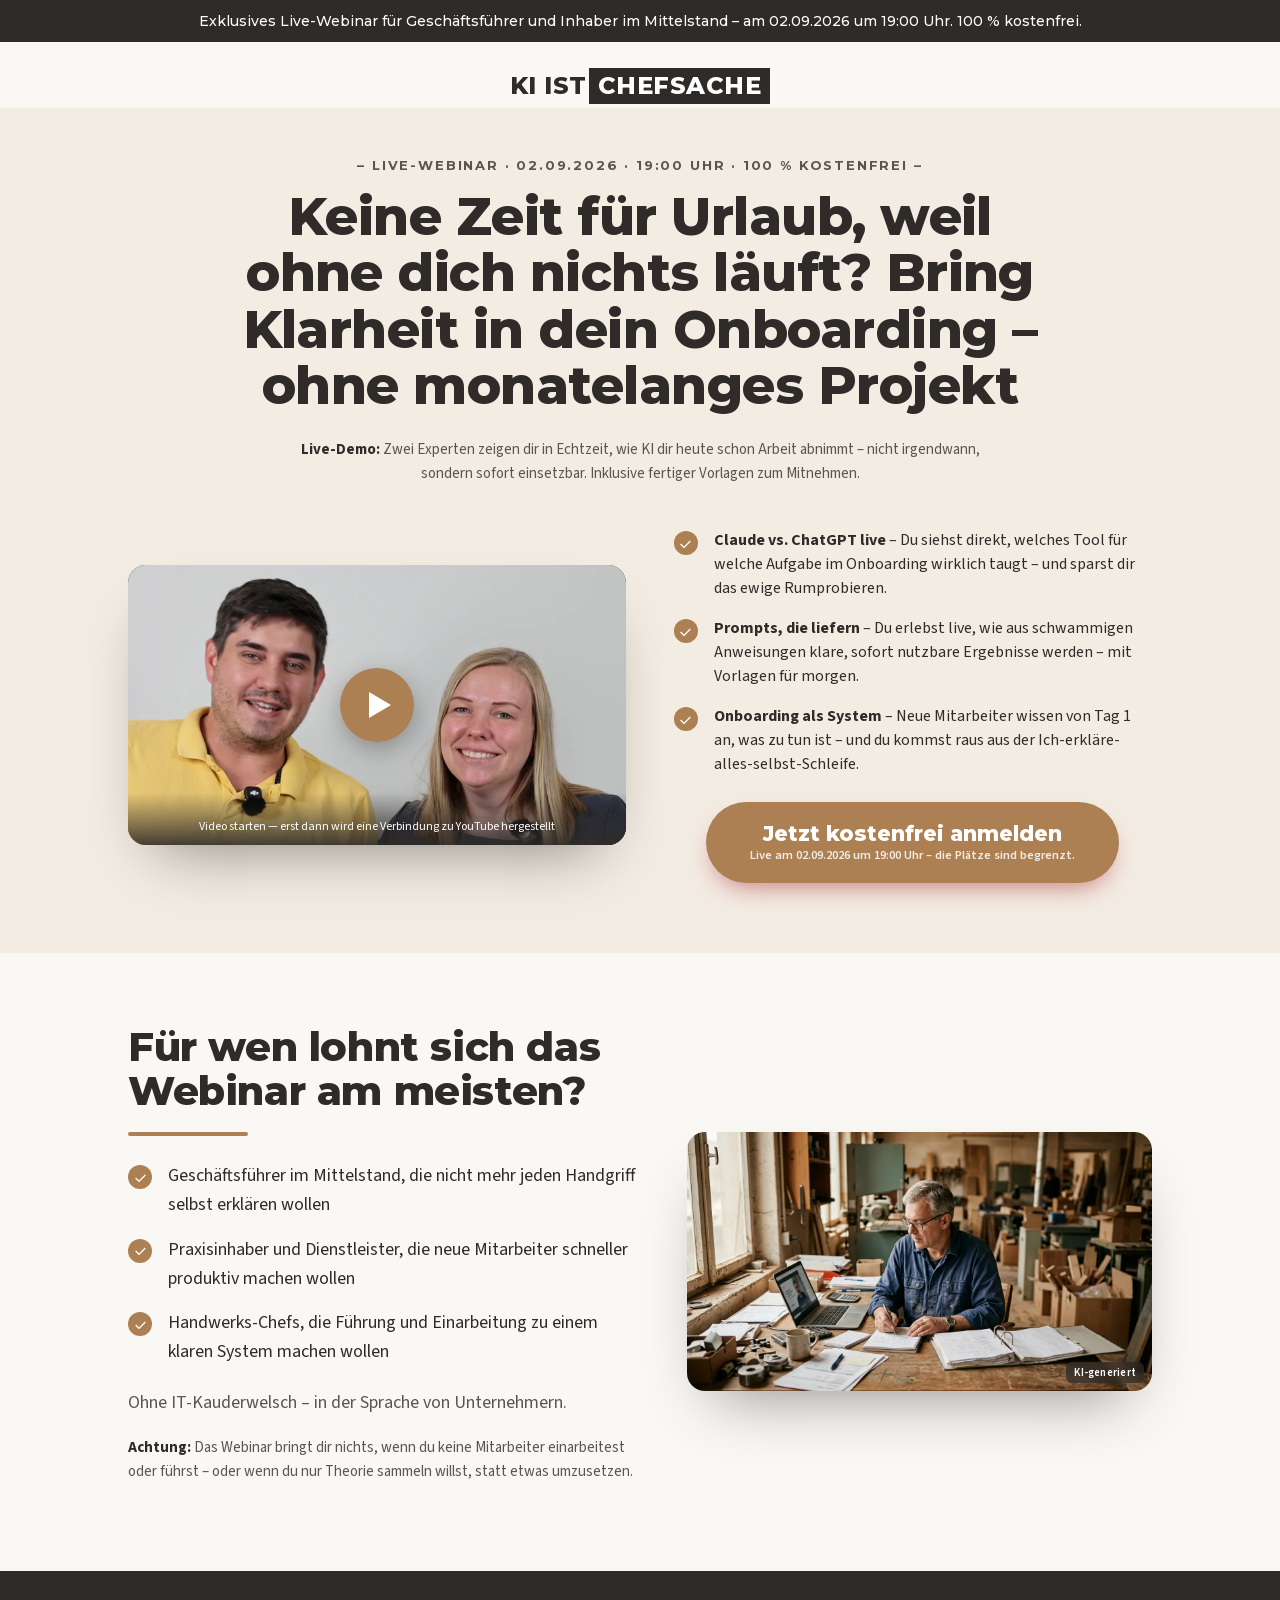
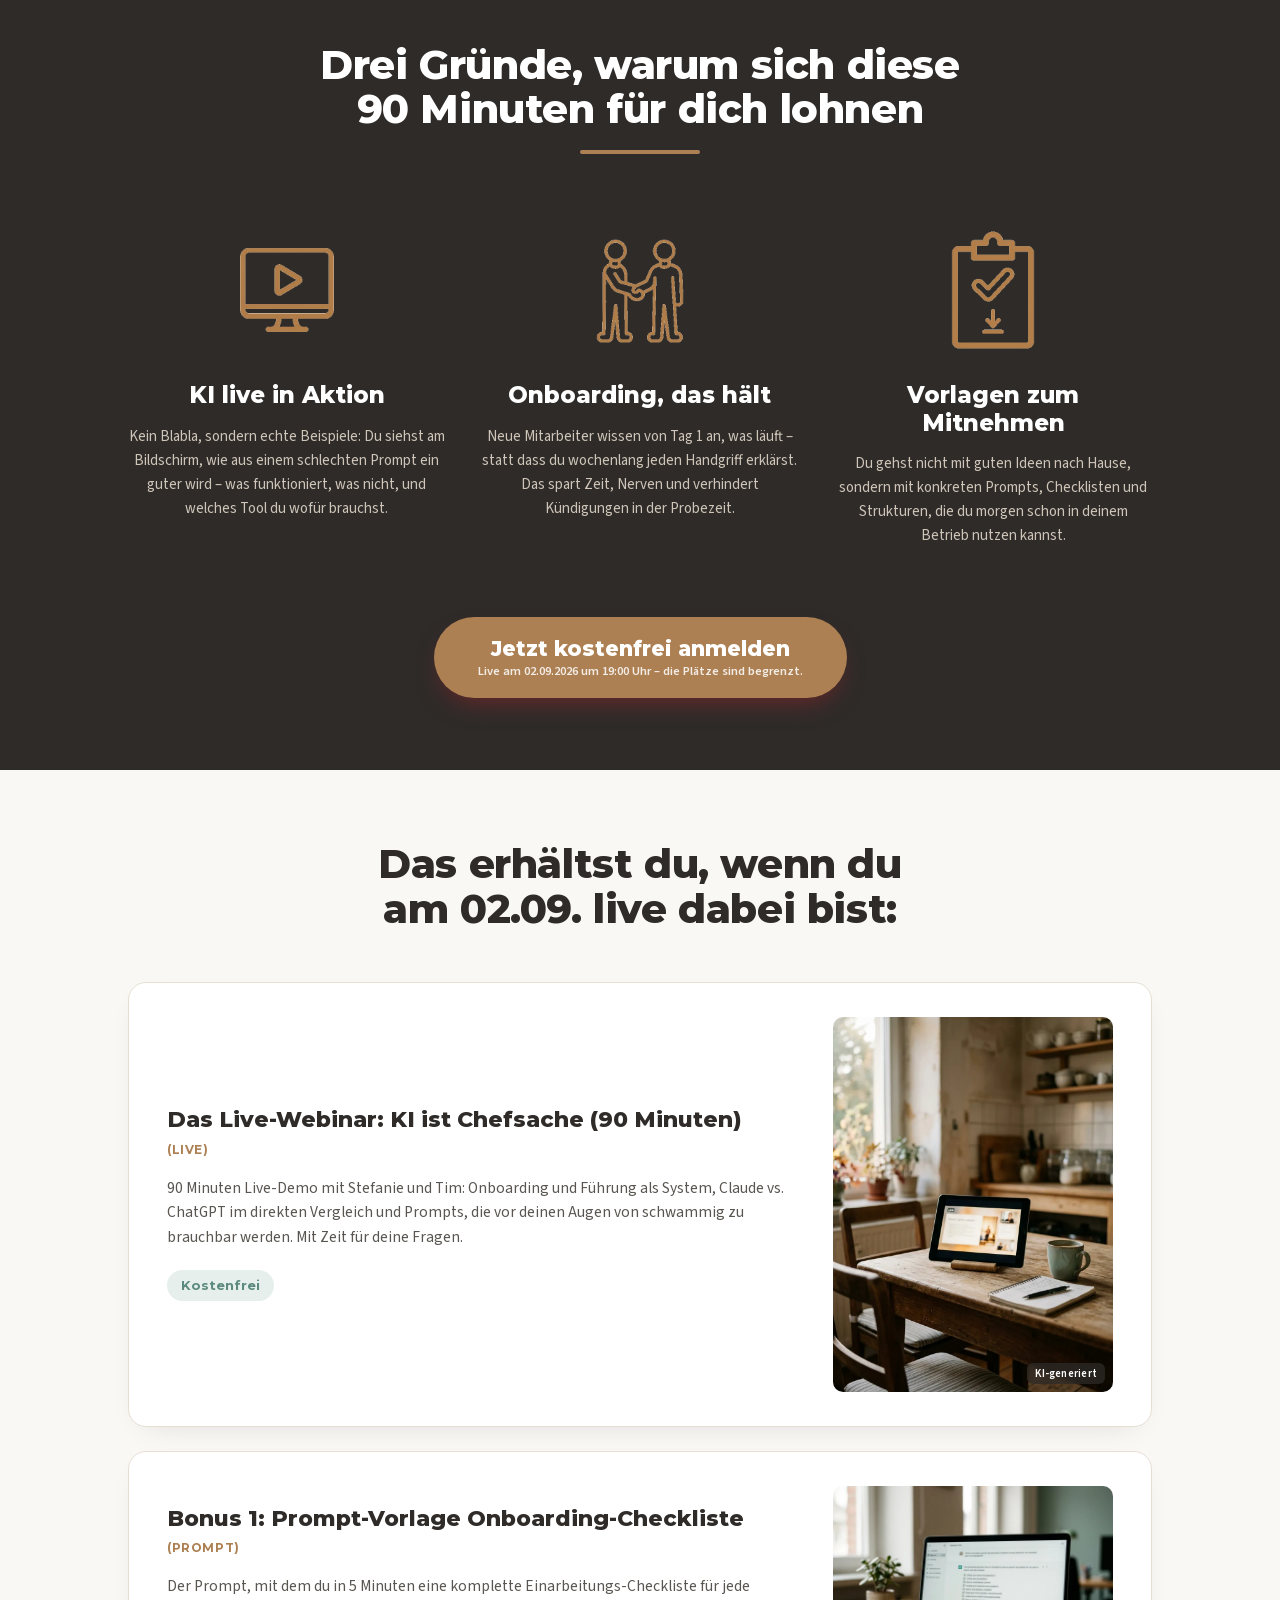
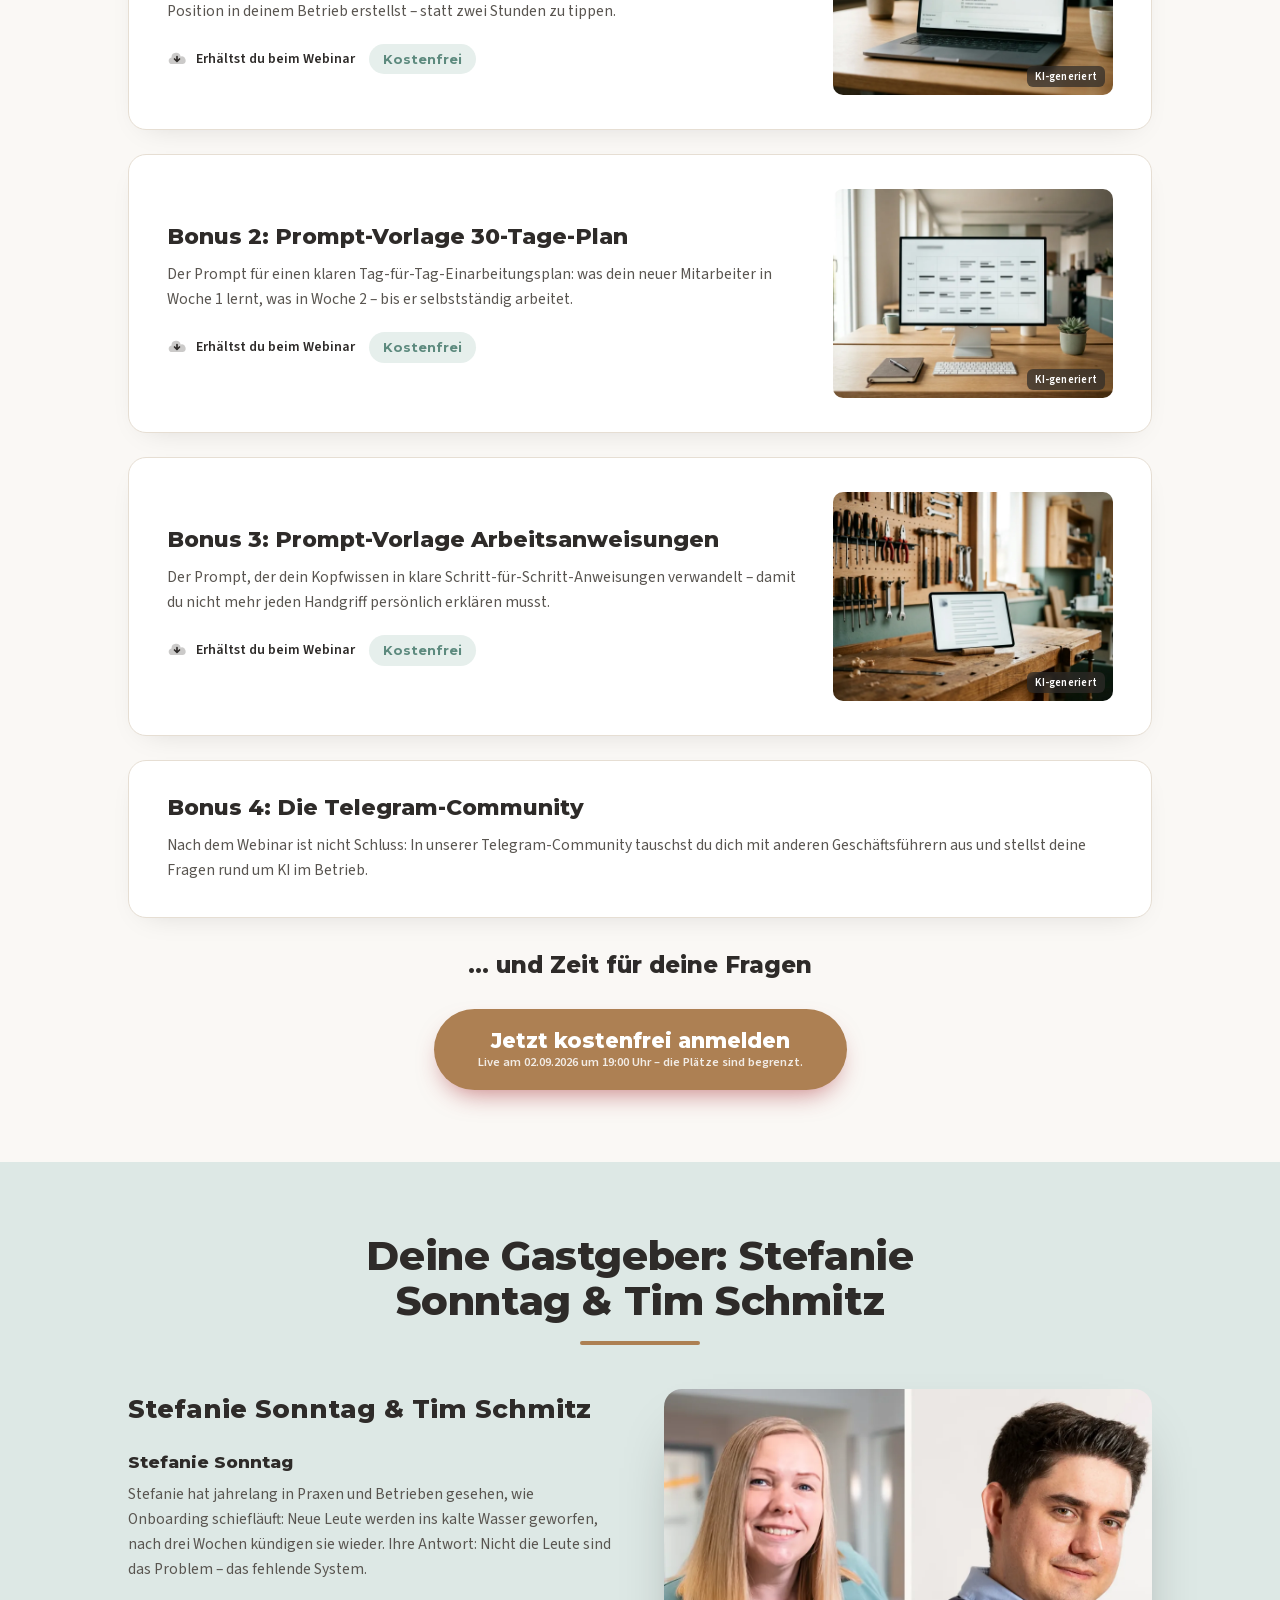
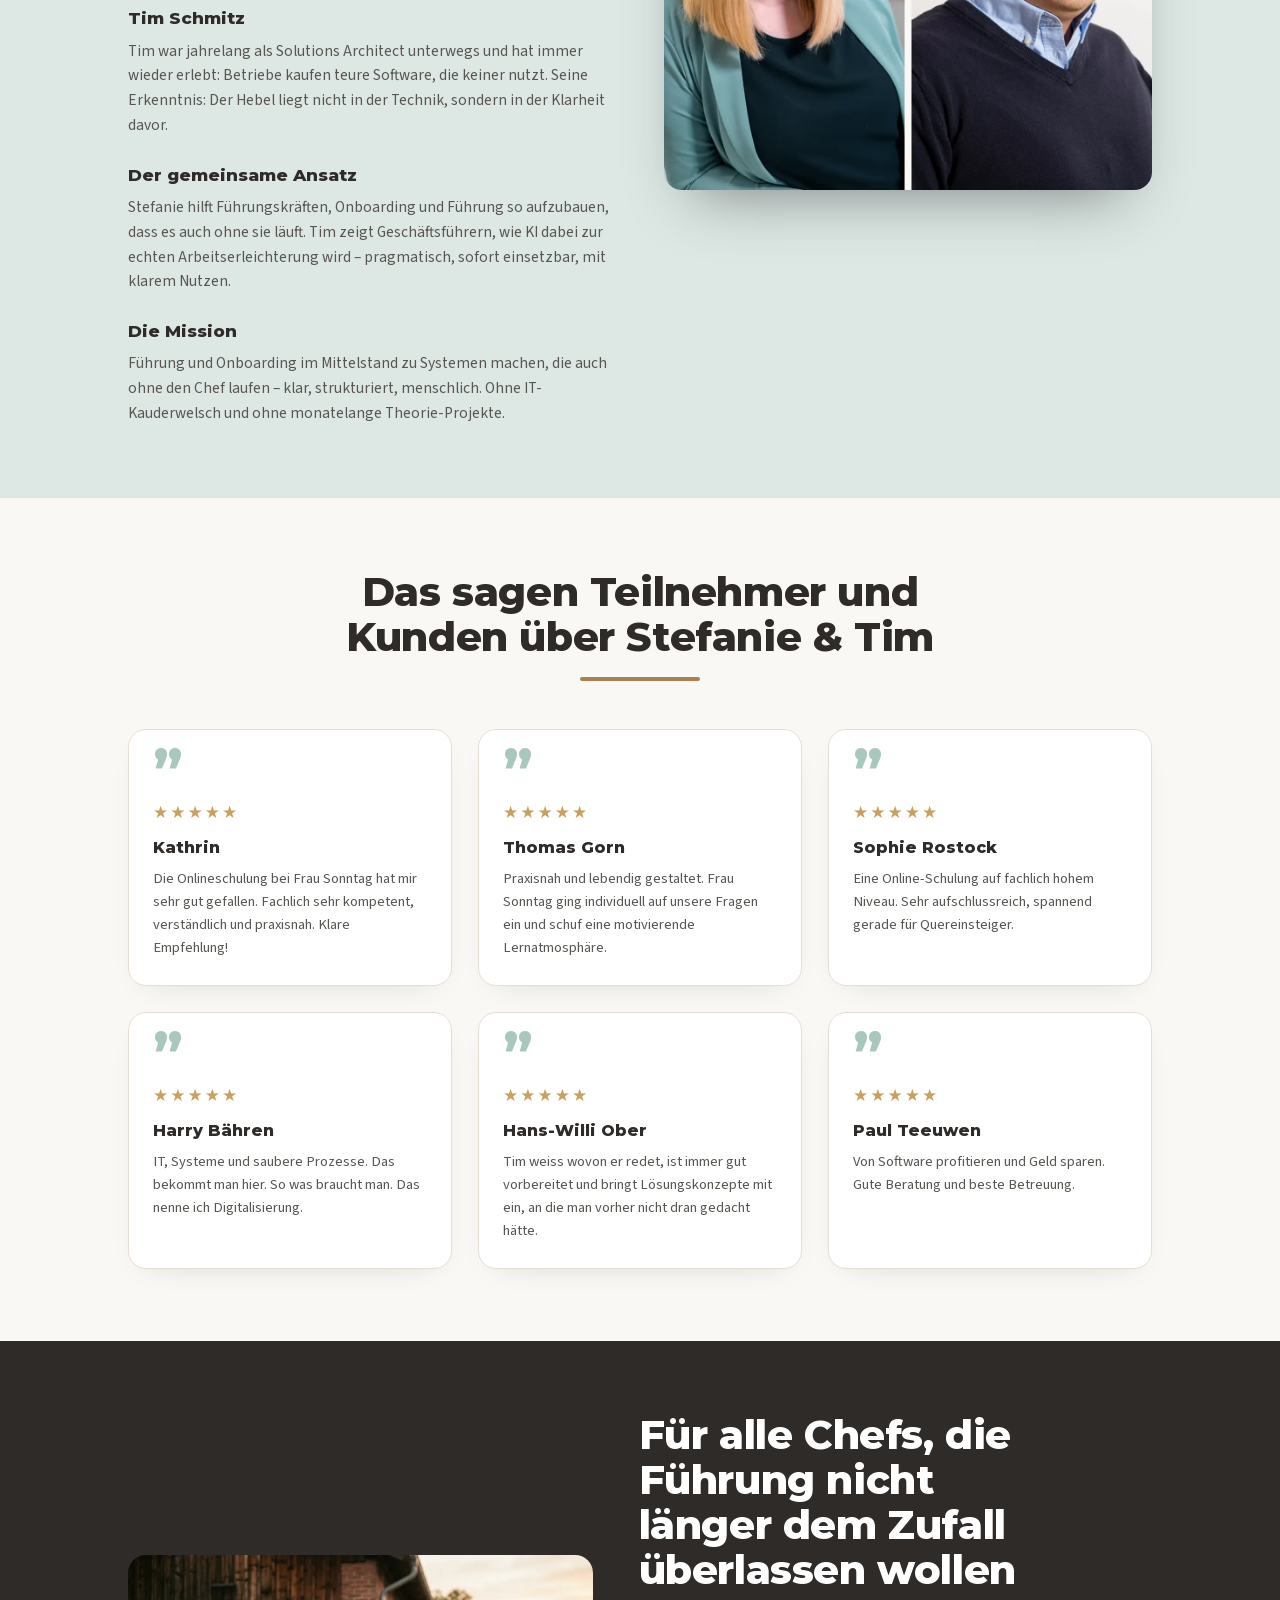
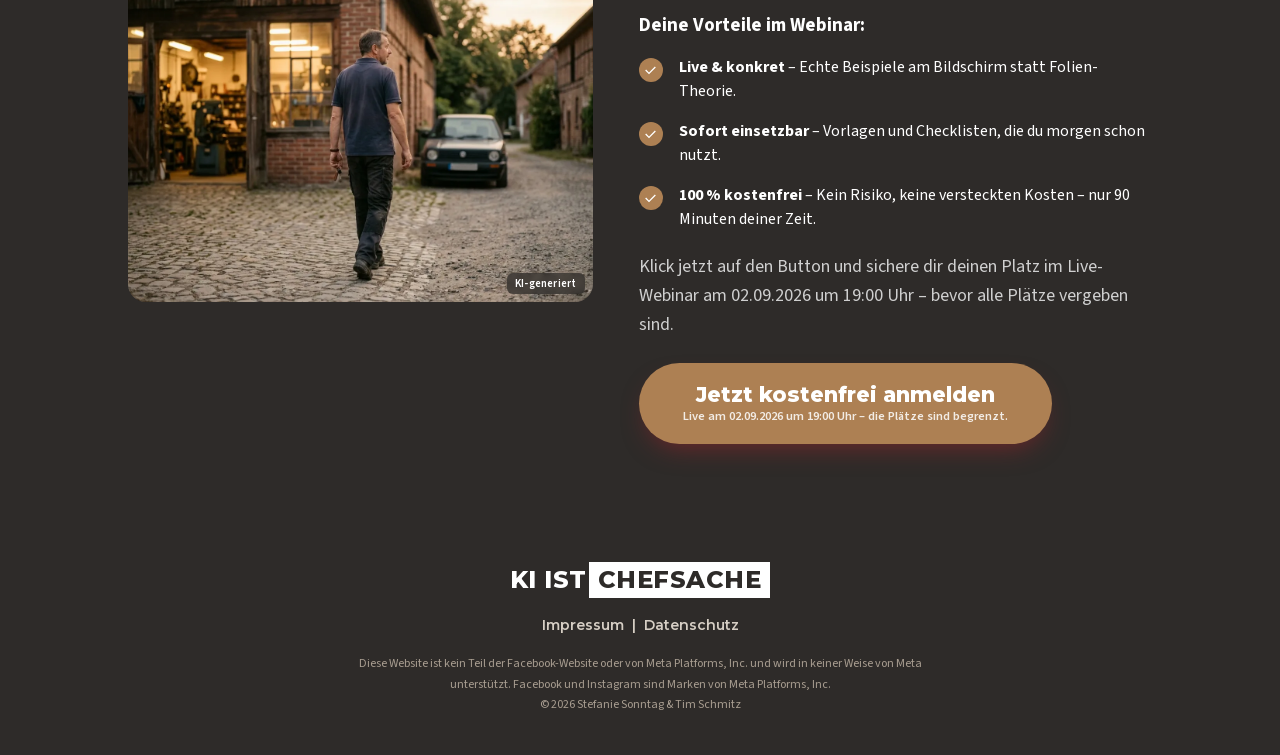
==== commit 477a849b: "Hero ohne Hintergrundbild Das Bild lag hinter dem Text und musste so stark abgedeckt werden, dass da" ====
--- a/index.html
+++ b/index.html
@@ -70,23 +70,6 @@
     .hero .btn{ padding:16px 20px; }
   }
 </style>
-<style id="hero-legibility">
-  .hero::before{
-    content:""; position:absolute; inset:0; z-index:0; pointer-events:none;
-    background:linear-gradient(180deg,
-      rgba(250,248,245,.55) 0%,
-      rgba(250,248,245,.72) 45%,
-      rgba(250,248,245,.86) 100%);
-  }
-  @media (max-width:860px){
-    .hero::before{
-      background:linear-gradient(180deg,
-        rgba(250,248,245,.82) 0%,
-        rgba(250,248,245,.91) 40%,
-        rgba(250,248,245,.96) 100%);
-    }
-  }
-</style>
 <style id="testi-tune">
   .testi-card .testi-body{ padding:24px 24px 26px; }
   .testi-card .testi-body::before{
@@ -109,7 +92,7 @@
 </header>
 
 <!-- ============ HERO ============ -->
-<section class="hero" style="background-image:url('img/ki-hero-bg.webp')">
+<section class="hero">
   <div class="wrap hero-inner">
     <div class="hero-head">
       <p class="eyebrow">– Live-Webinar · 02.09.2026 · 19:00 Uhr · 100 % kostenfrei –</p>
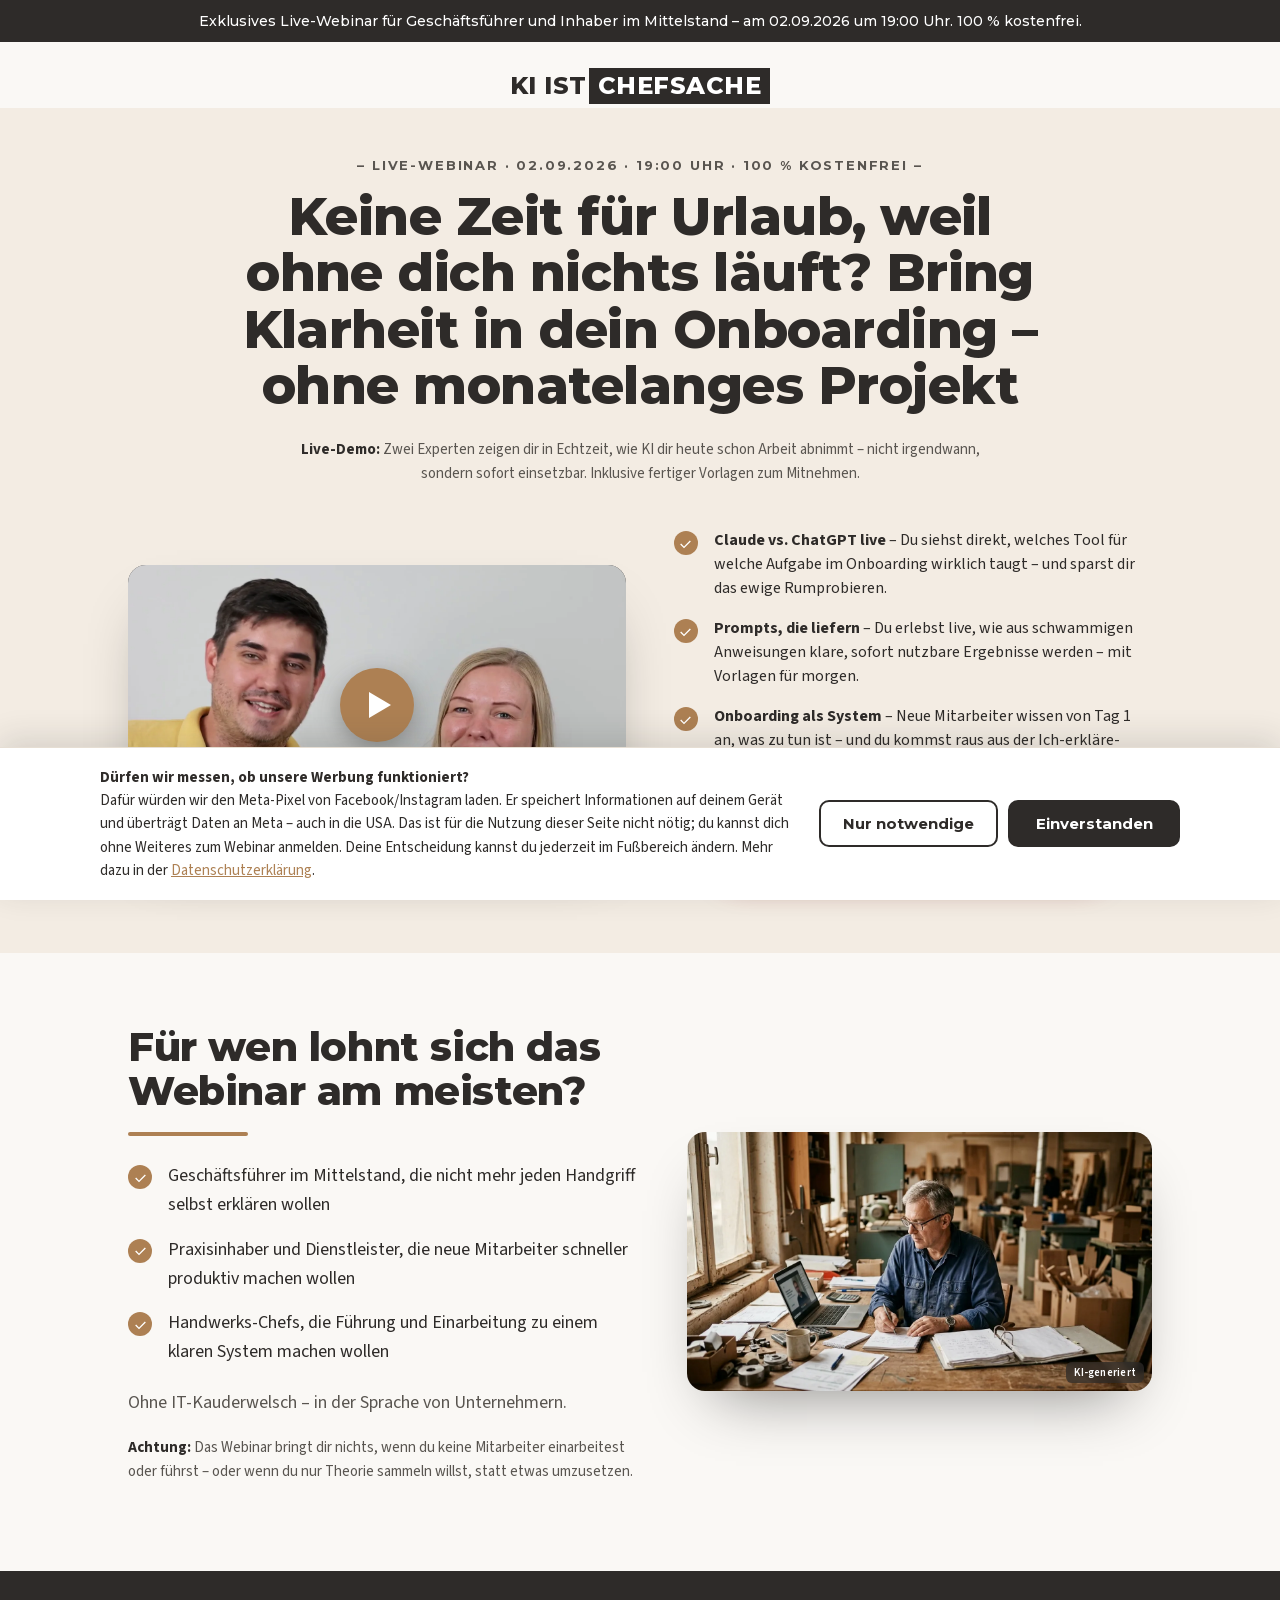
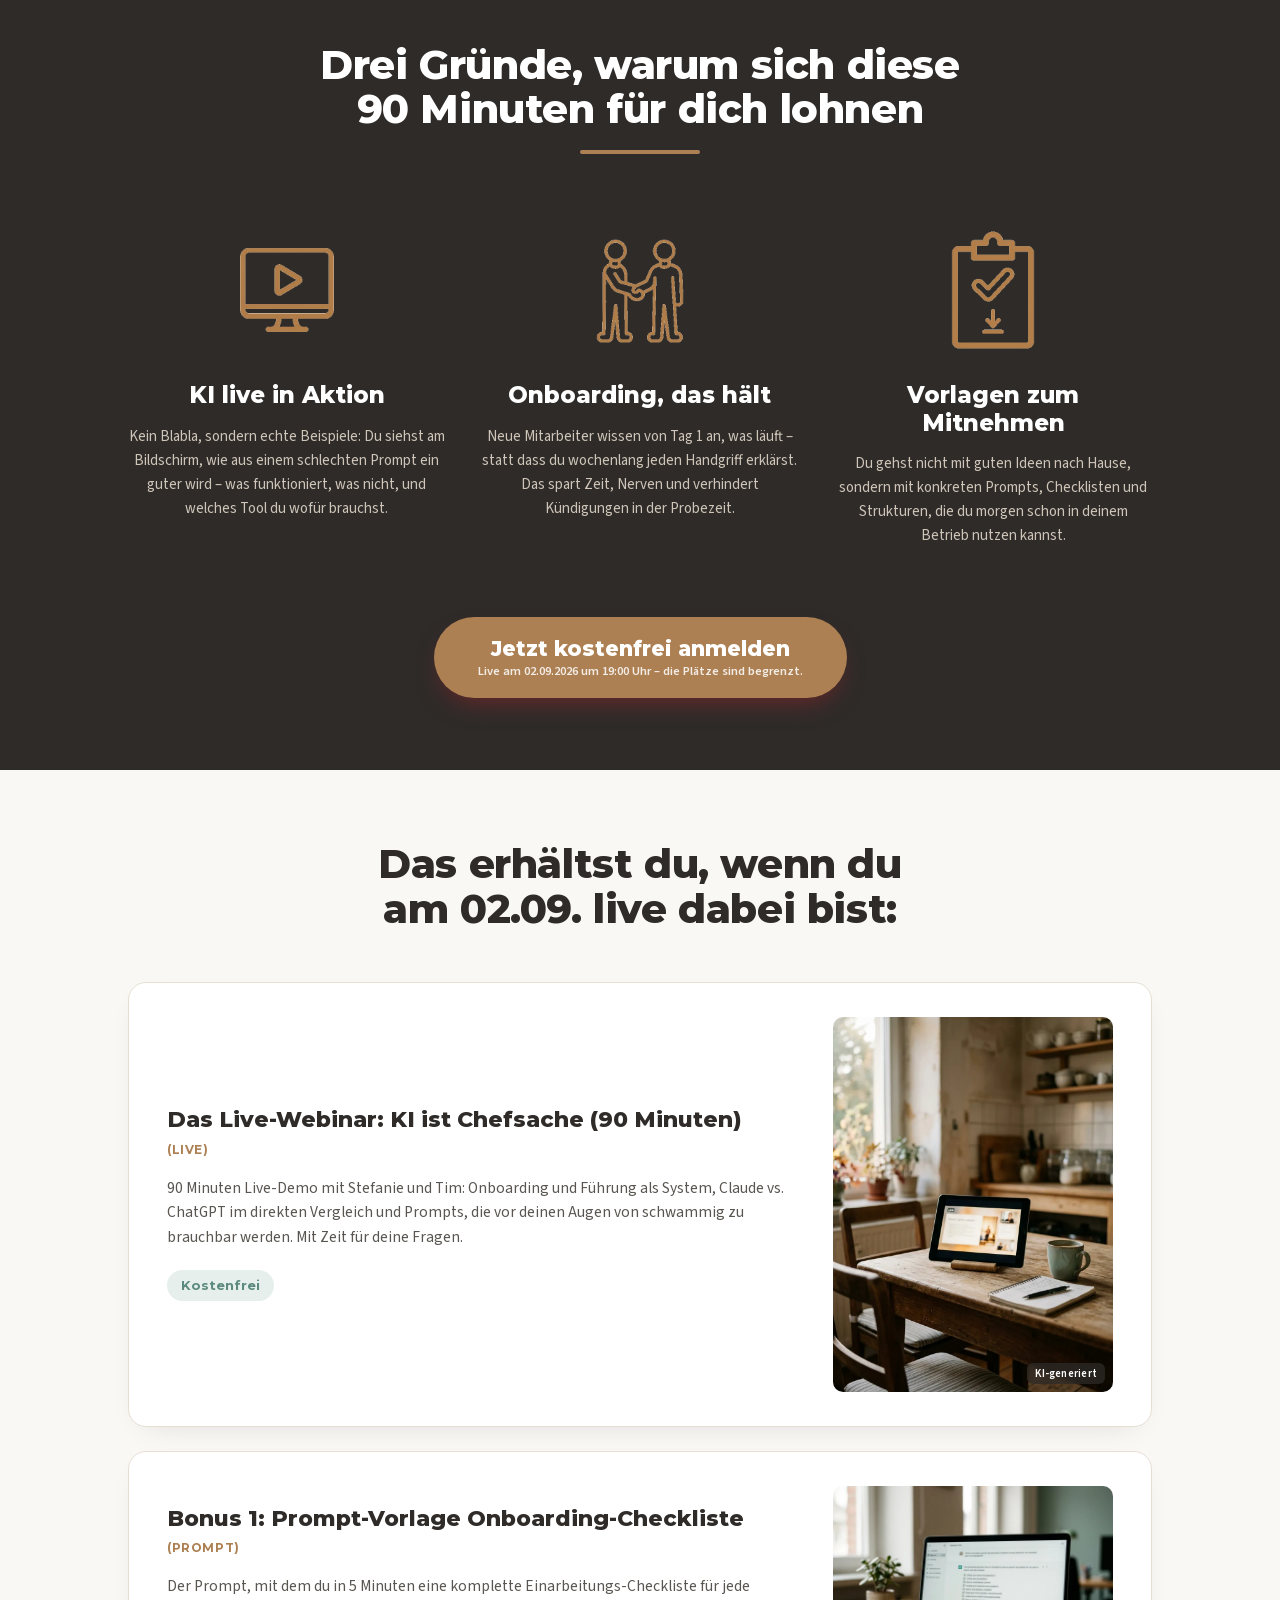
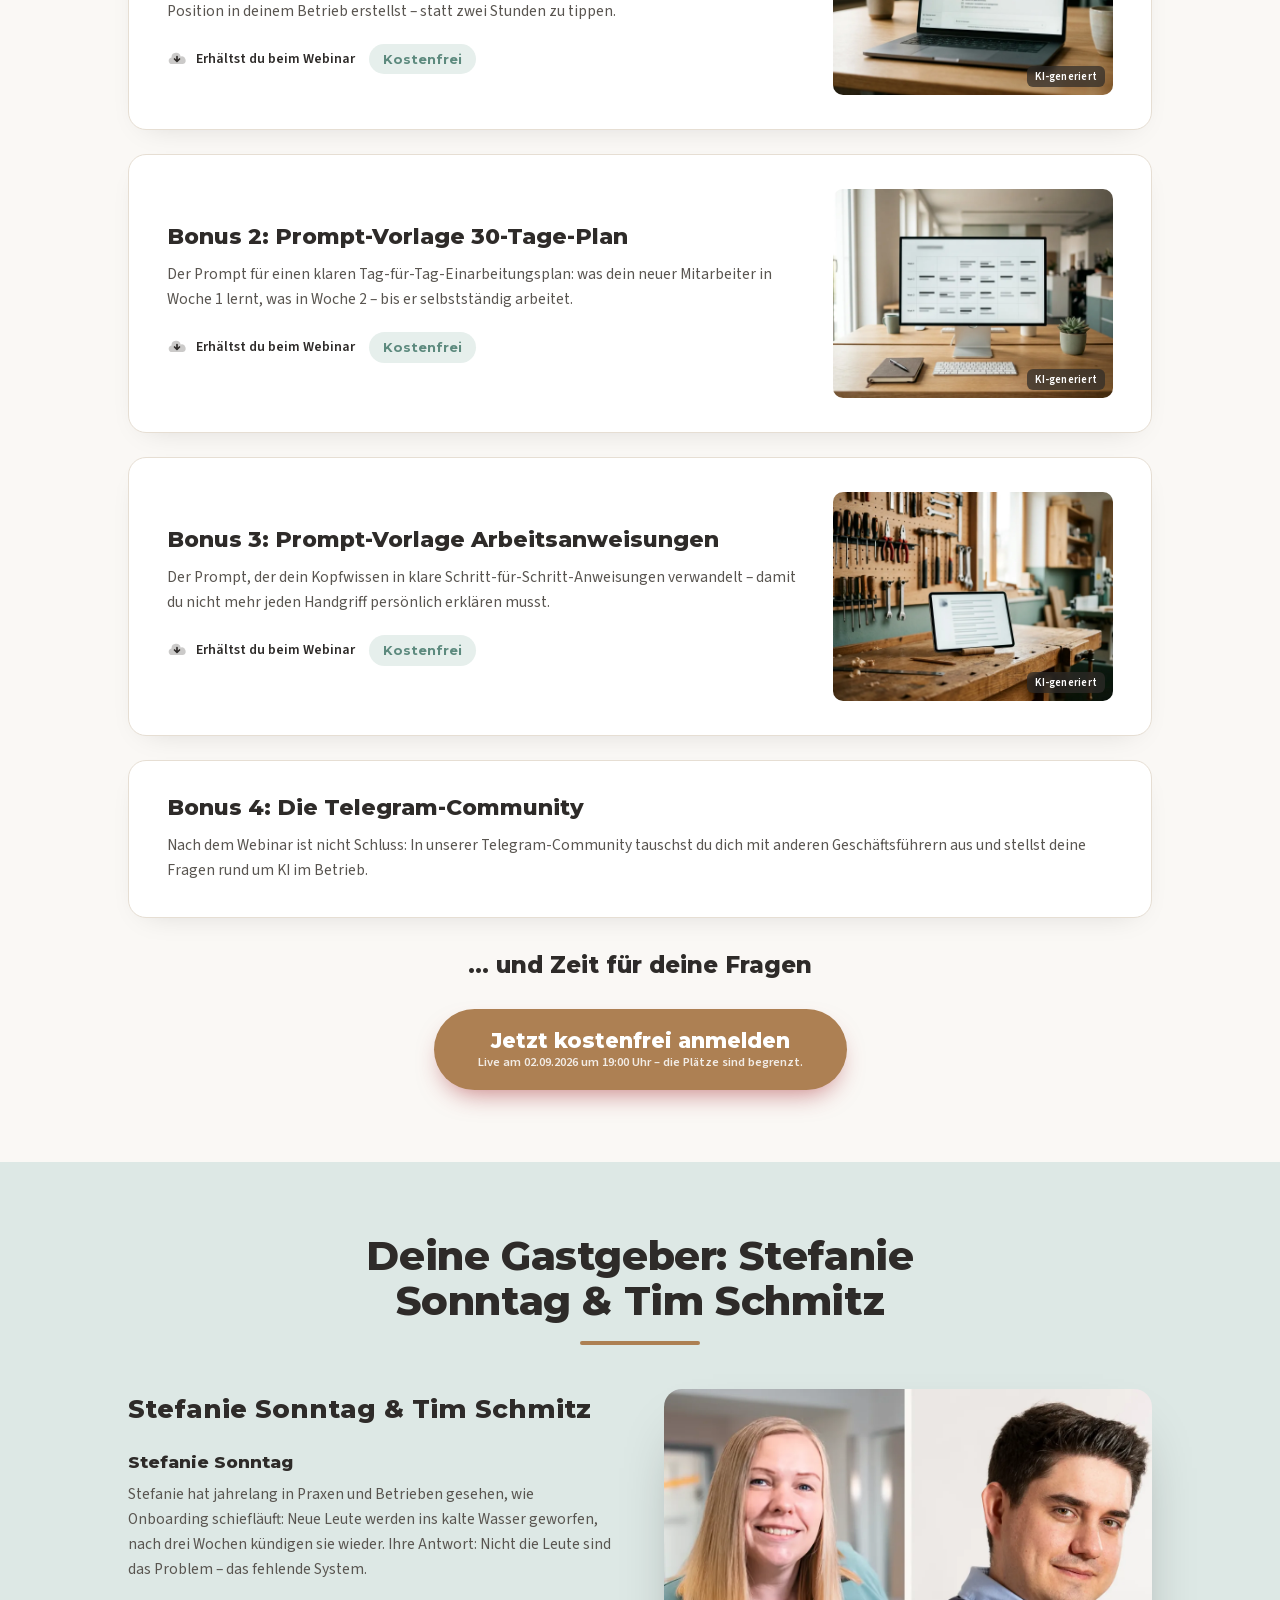
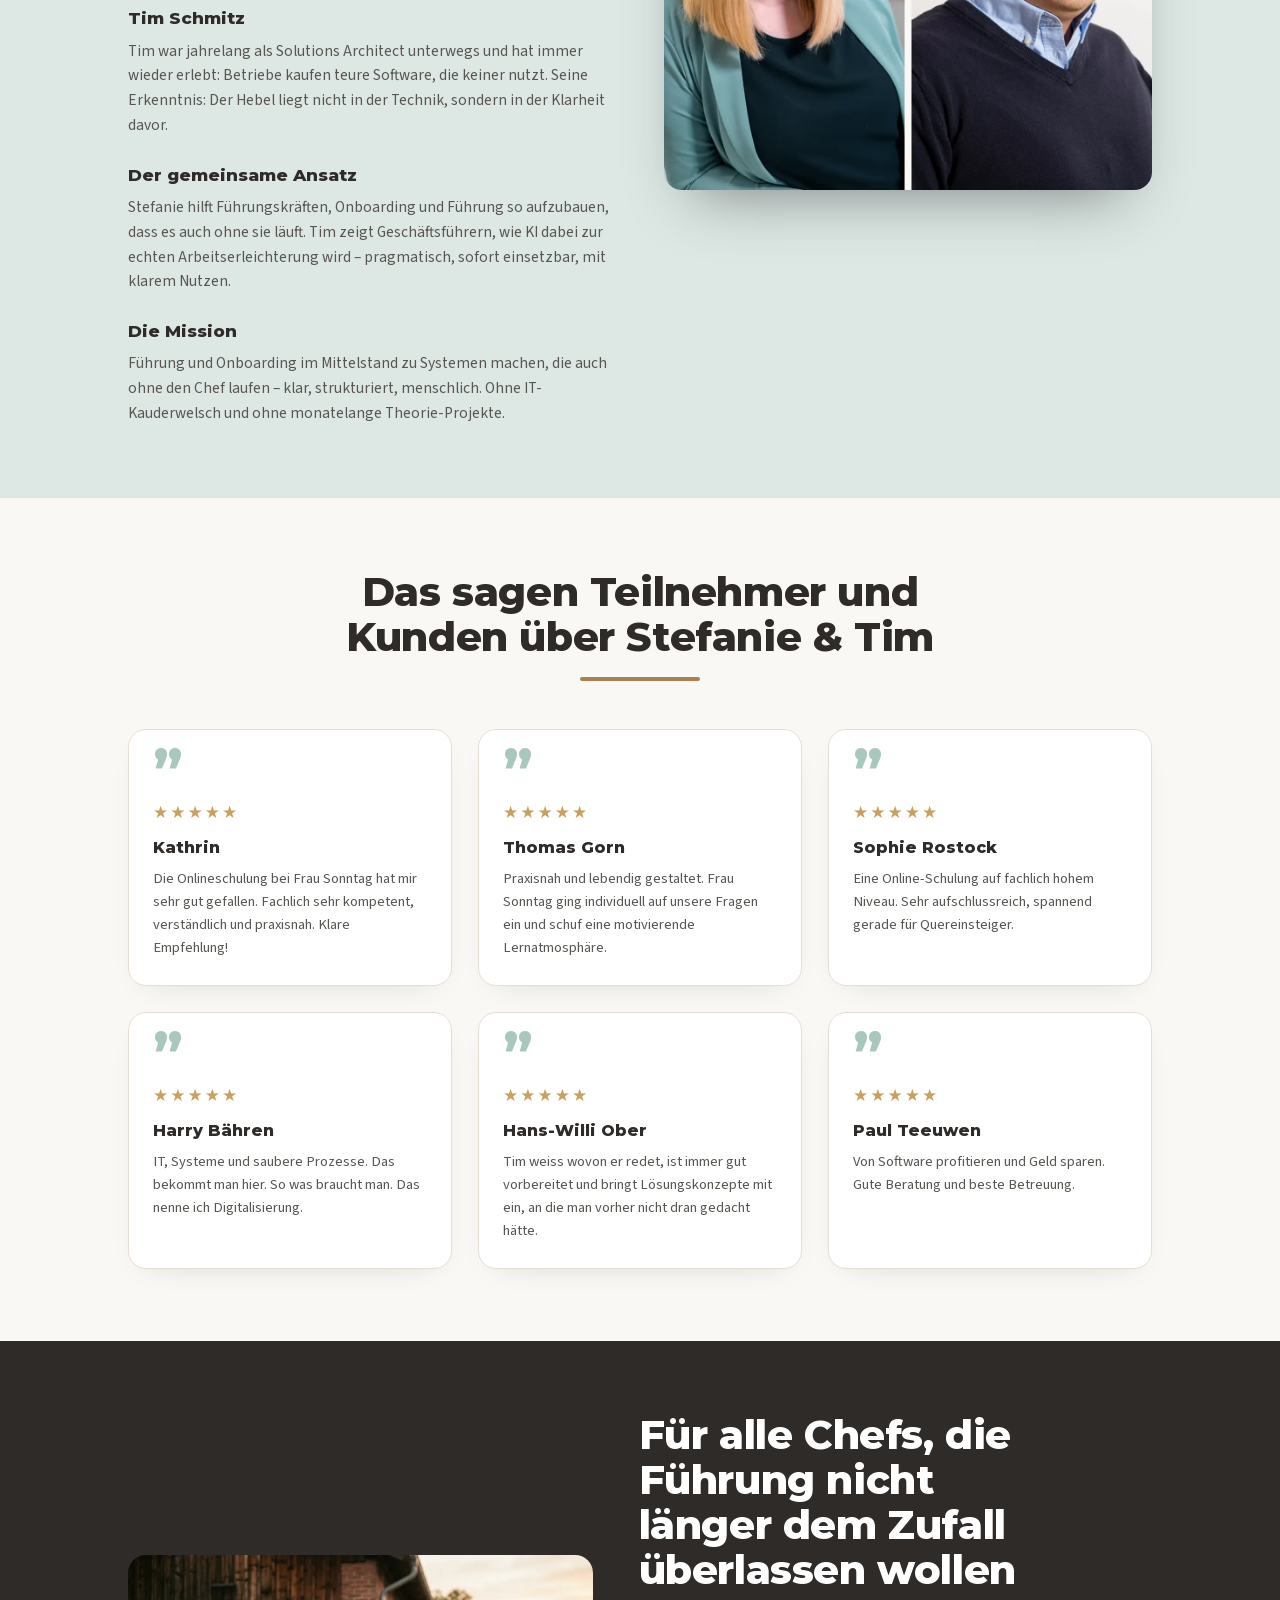
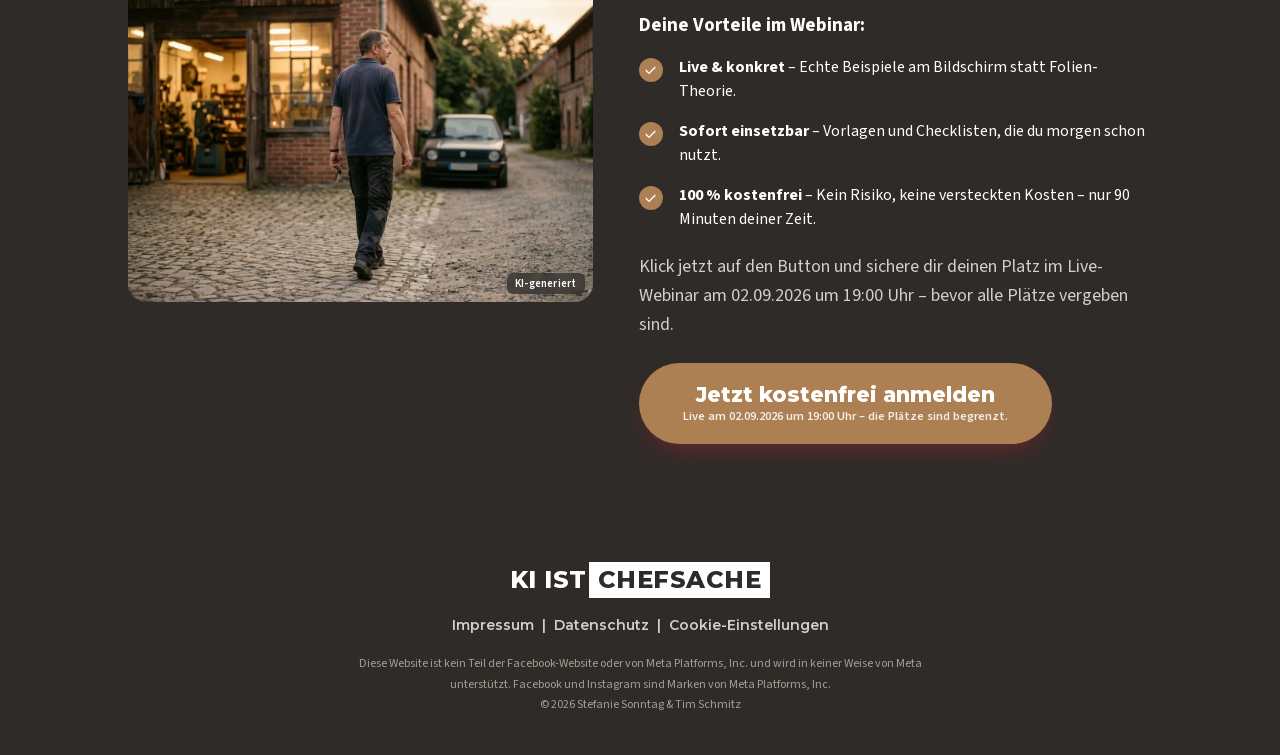
==== commit fc2219cb: "Meta-Pixel mit Einwilligungsbanner Pixel 1532765308619289 laedt erst nach aktiver Zustimmung (§ 25 A" ====
--- a/index.html
+++ b/index.html
@@ -473,5 +473,148 @@
   });
 })();
 </script>
+<style id="meta-consent-style">
+  .cc-bar{
+    position:fixed; left:0; right:0; bottom:0; z-index:9999;
+    background:#fff; border-top:1px solid var(--line,#e6ded3);
+    box-shadow:0 -8px 30px rgba(46,43,41,.14);
+    padding:18px 20px calc(18px + env(safe-area-inset-bottom));
+    display:none;
+  }
+  .cc-bar.is-open{ display:block; }
+  .cc-inner{ max-width:1080px; margin:0 auto; display:grid; grid-template-columns:1fr auto; gap:20px; align-items:center; }
+  .cc-text{ font-family:var(--font-body); color:var(--ink,#2e2b29); font-size:15px; line-height:1.55; margin:0; }
+  .cc-text strong{ font-weight:700; }
+  .cc-text a{ color:var(--accent,#ad8053); text-decoration:underline; }
+  .cc-actions{ display:flex; gap:10px; flex-wrap:wrap; }
+  .cc-btn{
+    font-family:var(--font-head,inherit); font-weight:700; font-size:15px; line-height:1;
+    padding:14px 22px; border-radius:10px; cursor:pointer; min-width:172px; text-align:center;
+    border:2px solid var(--ink,#2e2b29);
+  }
+  .cc-btn--deny{ background:#fff; color:var(--ink,#2e2b29); }
+  .cc-btn--allow{ background:var(--ink,#2e2b29); color:#fff; }
+  .cc-btn:hover{ opacity:.88; }
+  .cc-revoke{ cursor:pointer; }
+  @media (max-width:820px){
+    .cc-inner{ grid-template-columns:1fr; gap:14px; }
+    .cc-actions{ display:grid; grid-template-columns:1fr 1fr; }
+    .cc-btn{ min-width:0; padding:14px 10px; }
+    .cc-text{ font-size:14px; }
+  }
+</style>
+<script id="meta-consent">
+(function () {
+  "use strict";
+  var KEY = "afq-consent-v1";
+  var PIXEL = "1532765308619289";
+  var EXTRA = null;
+
+  function read() { try { return localStorage.getItem(KEY); } catch (e) { return null; } }
+  function write(v) { try { localStorage.setItem(KEY, v + "|" + new Date().toISOString()); } catch (e) {} }
+  function granted() { var v = read(); return v && v.indexOf("granted") === 0; }
+
+  // --- Meta-Pixel. Wird ausschliesslich von hier aus geladen. ---------
+  var loaded = false;
+  function loadPixel() {
+    if (loaded) return;
+    loaded = true;
+    !function (f, b, e, v, n, t, s) {
+      if (f.fbq) return; n = f.fbq = function () { n.callMethod ? n.callMethod.apply(n, arguments) : n.queue.push(arguments) };
+      if (!f._fbq) f._fbq = n; n.push = n; n.loaded = !0; n.version = "2.0";
+      n.queue = []; t = b.createElement(e); t.async = !0;
+      t.src = v; s = b.getElementsByTagName(e)[0]; s.parentNode.insertBefore(t, s)
+    }(window, document, "script", "https://connect.facebook.net/en_US/fbevents.js");
+    // Automatische Ereigniserkennung abschalten. Ohne das meldet der Pixel von sich
+    // aus jeden Button-Klick (auch den auf "Nur notwendige") und liest per
+    // Automatic Advanced Matching Formularfelder aus — beim Optin-Formular waere
+    // das die E-Mail-Adresse des Besuchers. Erhoben wird ausschliesslich, was
+    // unten explizit getrackt wird; genau das steht so in der Datenschutzerklaerung.
+    fbq("set", "autoConfig", false, PIXEL);
+    fbq("init", PIXEL);
+    fbq("track", "PageView");
+    // Conversion-Event nur einmal je Sitzung — ein Reload der Danke-Seite
+    // soll die Anmeldung nicht doppelt zaehlen.
+    if (EXTRA) {
+      var once = "afq-ev-" + EXTRA;
+      var fired = false;
+      try { fired = sessionStorage.getItem(once) === "1"; } catch (e) {}
+      if (!fired) {
+        fbq("track", EXTRA);
+        try { sessionStorage.setItem(once, "1"); } catch (e) {}
+      }
+    }
+  }
+
+  function revokePixel() {
+    if (window.fbq) { try { fbq("consent", "revoke"); } catch (e) {} }
+    // Bereits gesetzte Meta-Cookies entfernen (Domain und uebergeordnete Domain).
+    var host = location.hostname.split(".");
+    var domains = [""];
+    for (var i = 0; i < host.length - 1; i++) domains.push("; domain=." + host.slice(i).join("."));
+    ["_fbp", "_fbc"].forEach(function (c) {
+      domains.forEach(function (d) {
+        document.cookie = c + "=; expires=Thu, 01 Jan 1970 00:00:00 GMT; path=/" + d;
+      });
+    });
+  }
+
+  // --- Banner ---------------------------------------------------------
+  var bar = null;
+  function build() {
+    if (bar) return bar;
+    bar = document.createElement("div");
+    bar.className = "cc-bar";
+    bar.setAttribute("role", "dialog");
+    bar.setAttribute("aria-live", "polite");
+    bar.setAttribute("aria-label", "Hinweis zum Datenschutz");
+    bar.innerHTML =
+      '<div class="cc-inner">' +
+        '<p class="cc-text"><strong>Dürfen wir messen, ob unsere Werbung funktioniert?</strong><br/>' +
+        'Dafür würden wir den Meta-Pixel von Facebook/Instagram laden. Er speichert Informationen auf ' +
+        'deinem Gerät und überträgt Daten an Meta – auch in die USA. Das ist für die Nutzung dieser Seite ' +
+        'nicht nötig; du kannst dich ohne Weiteres zum Webinar anmelden. Deine Entscheidung kannst du ' +
+        'jederzeit im Fußbereich ändern. Mehr dazu in der ' +
+        '<a href="datenschutz.html">Datenschutzerklärung</a>.</p>' +
+        '<div class="cc-actions">' +
+          '<button type="button" class="cc-btn cc-btn--deny">Nur notwendige</button>' +
+          '<button type="button" class="cc-btn cc-btn--allow">Einverstanden</button>' +
+        '</div>' +
+      '</div>';
+    bar.querySelector(".cc-btn--allow").addEventListener("click", function () {
+      write("granted"); hide(); loadPixel();
+    });
+    bar.querySelector(".cc-btn--deny").addEventListener("click", function () {
+      write("denied"); hide(); revokePixel();
+    });
+    document.body.appendChild(bar);
+    return bar;
+  }
+  function show() { build().classList.add("is-open"); }
+  function hide() { if (bar) bar.classList.remove("is-open"); }
+
+  // Widerruf-/Aenderungs-Link in die Footer-Zeile haengen.
+  function addFooterLink() {
+    Array.prototype.forEach.call(document.querySelectorAll(".footer-links"), function (f) {
+      if (f.querySelector(".cc-revoke")) return;
+      f.appendChild(document.createTextNode("\u00a0 | \u00a0"));
+      var a = document.createElement("a");
+      a.href = "#";
+      a.className = "cc-revoke";
+      a.textContent = "Cookie-Einstellungen";
+      a.addEventListener("click", function (e) { e.preventDefault(); show(); });
+      f.appendChild(a);
+    });
+  }
+
+  function init() {
+    addFooterLink();
+    if (granted()) loadPixel();
+    else if (!read()) show();
+  }
+  if (document.readyState === "loading") document.addEventListener("DOMContentLoaded", init);
+  else init();
+})();
+</script>
 </body>
 </html>
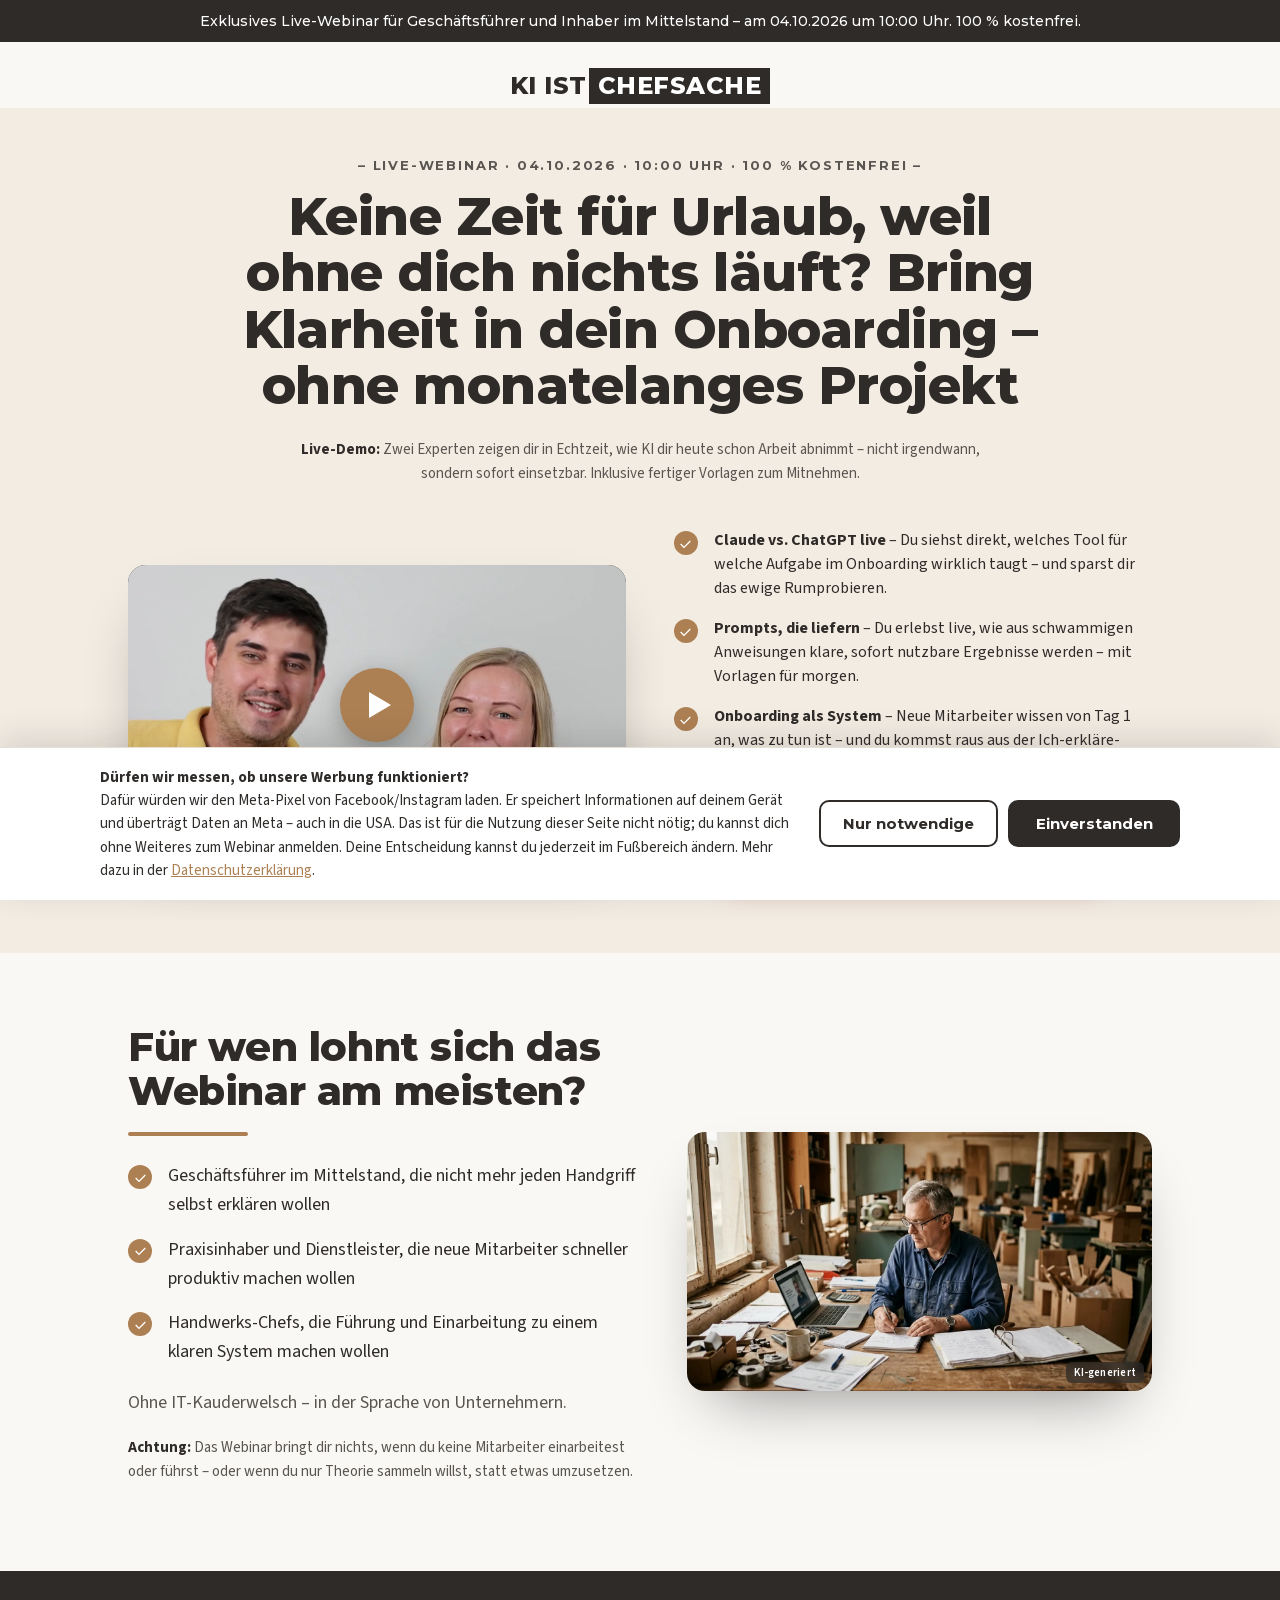
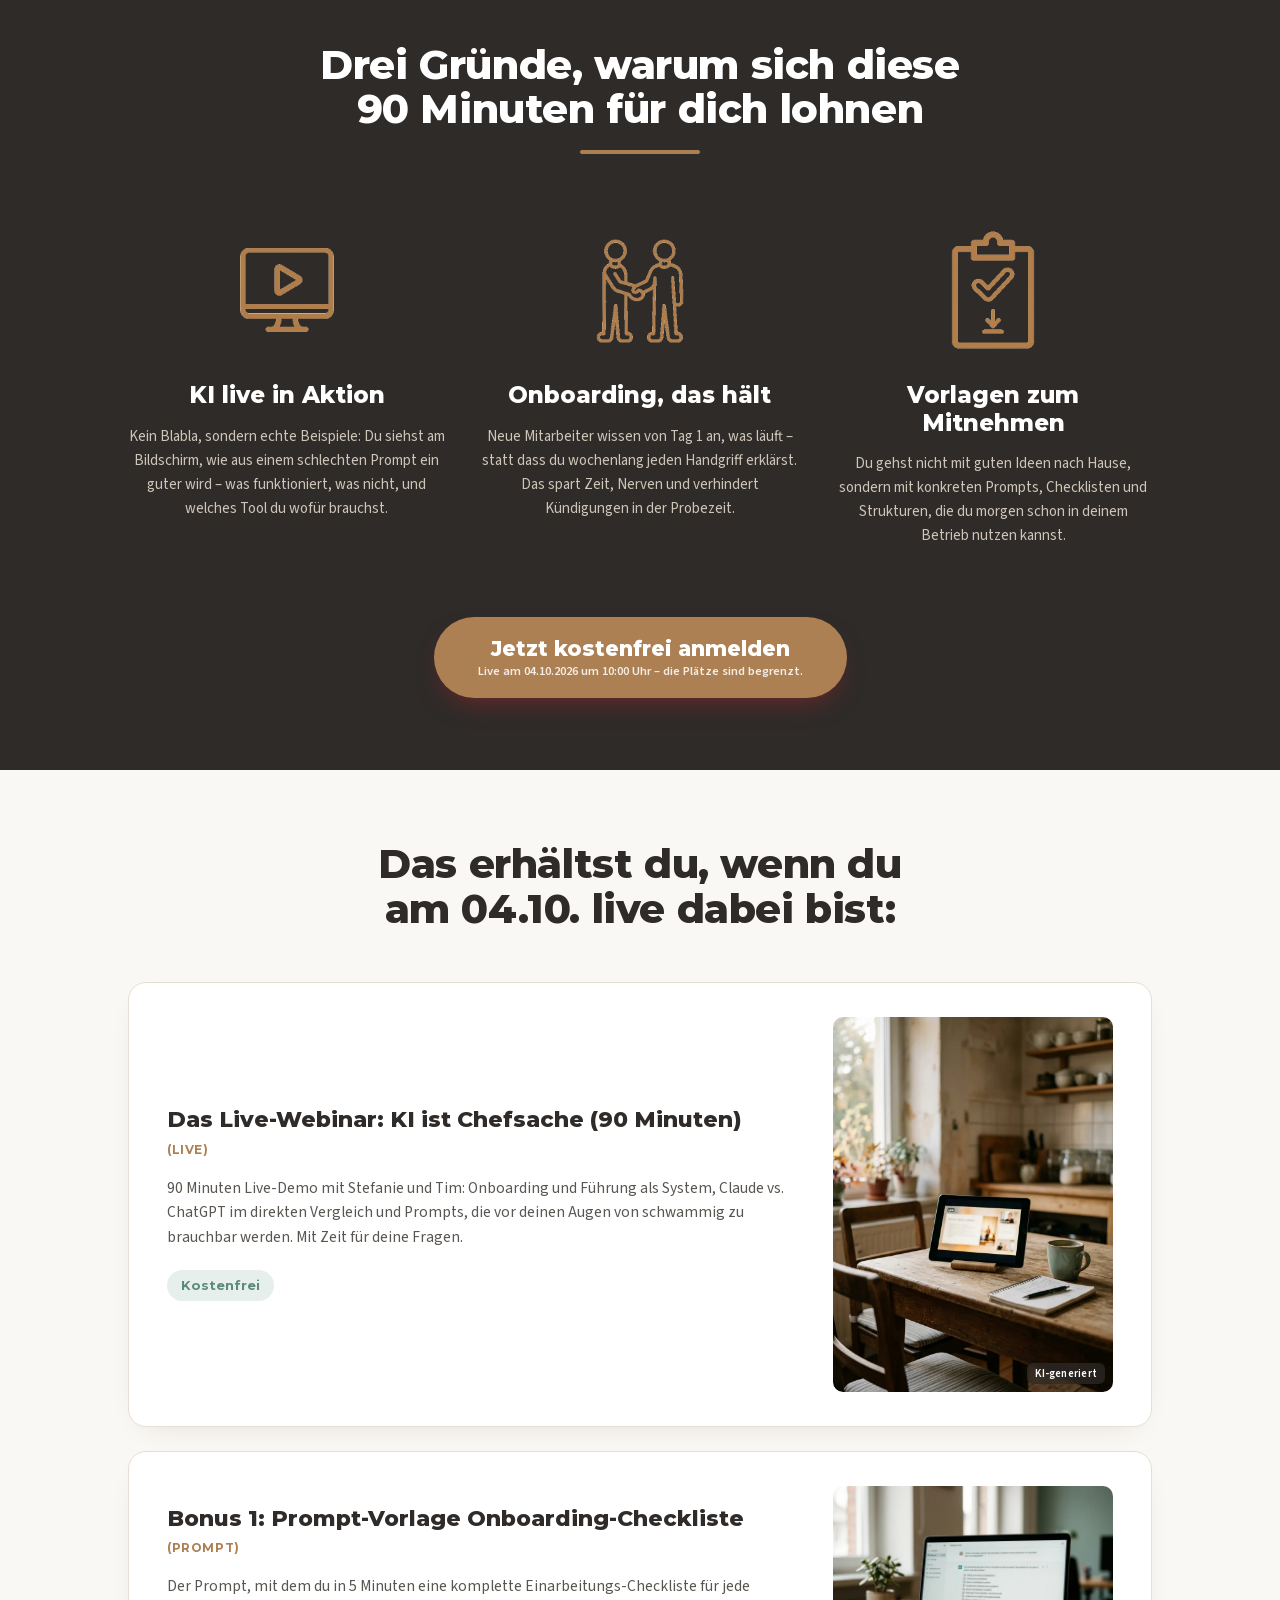
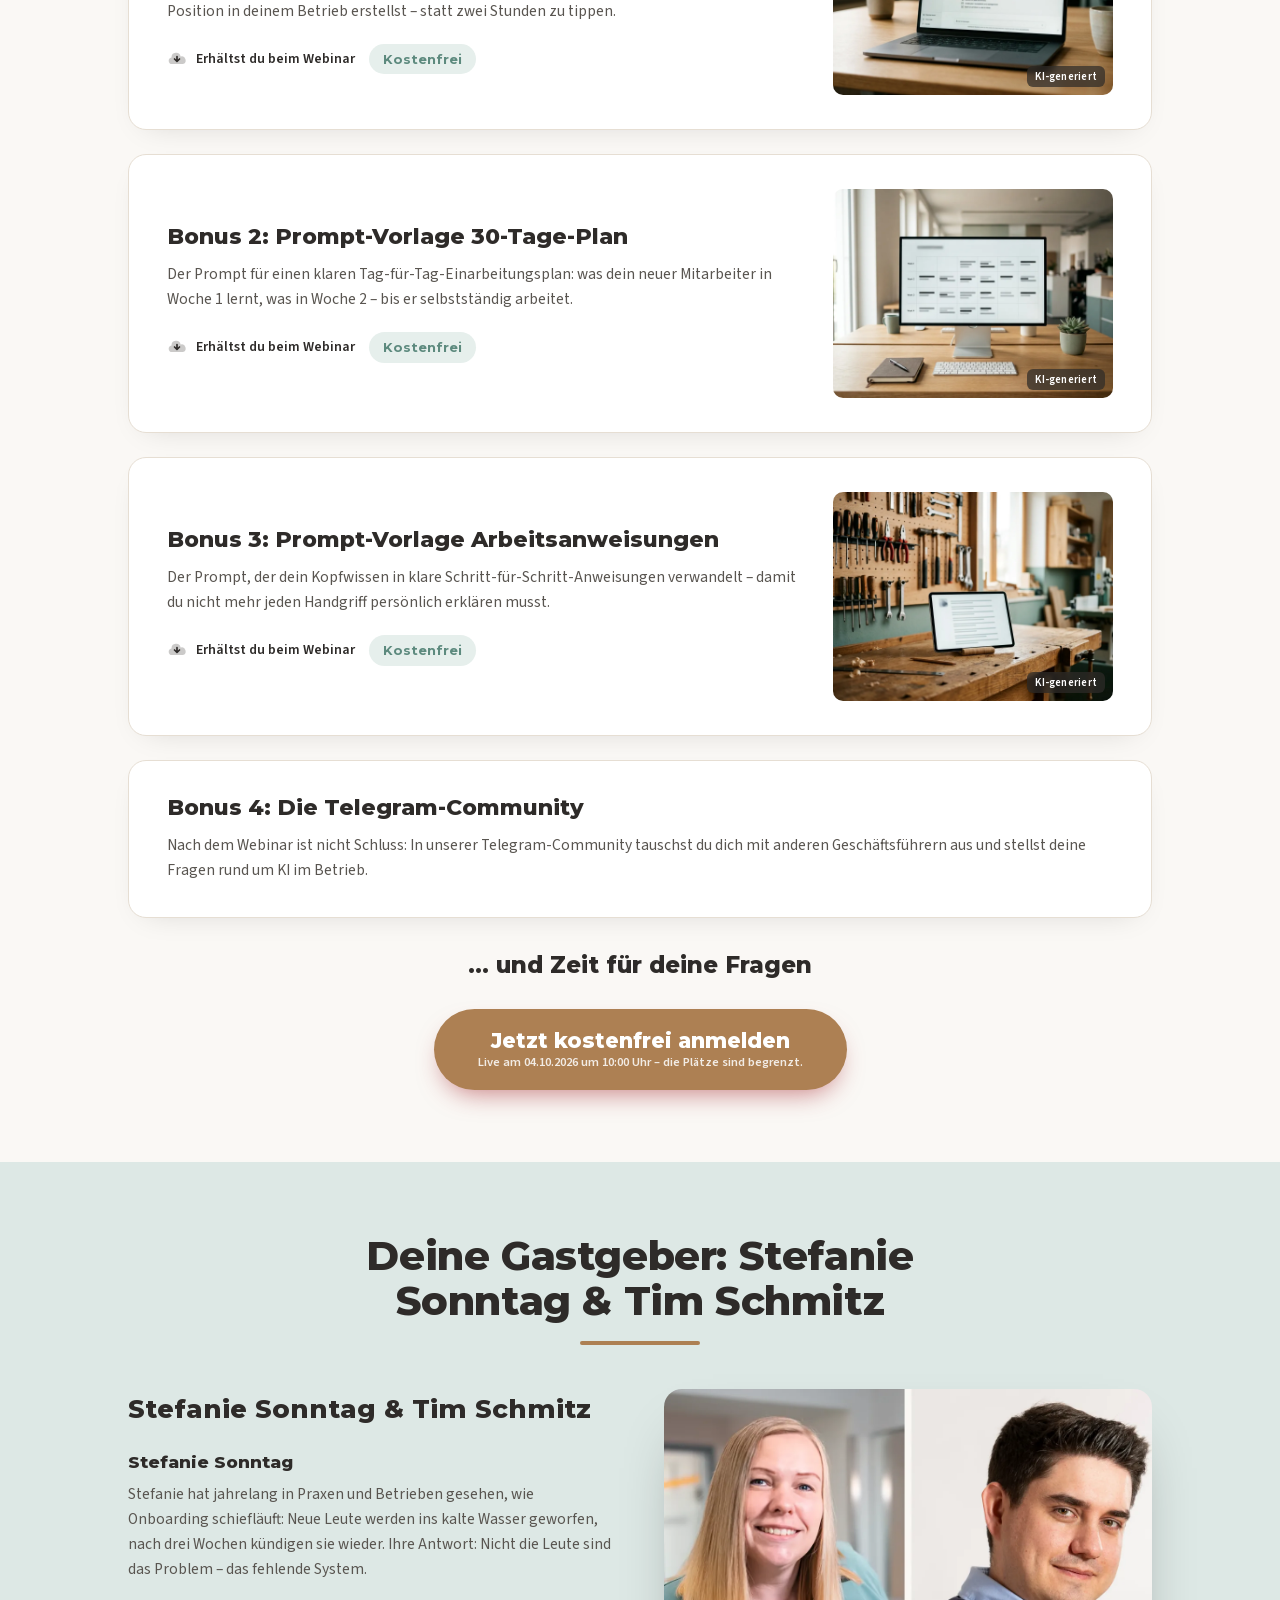
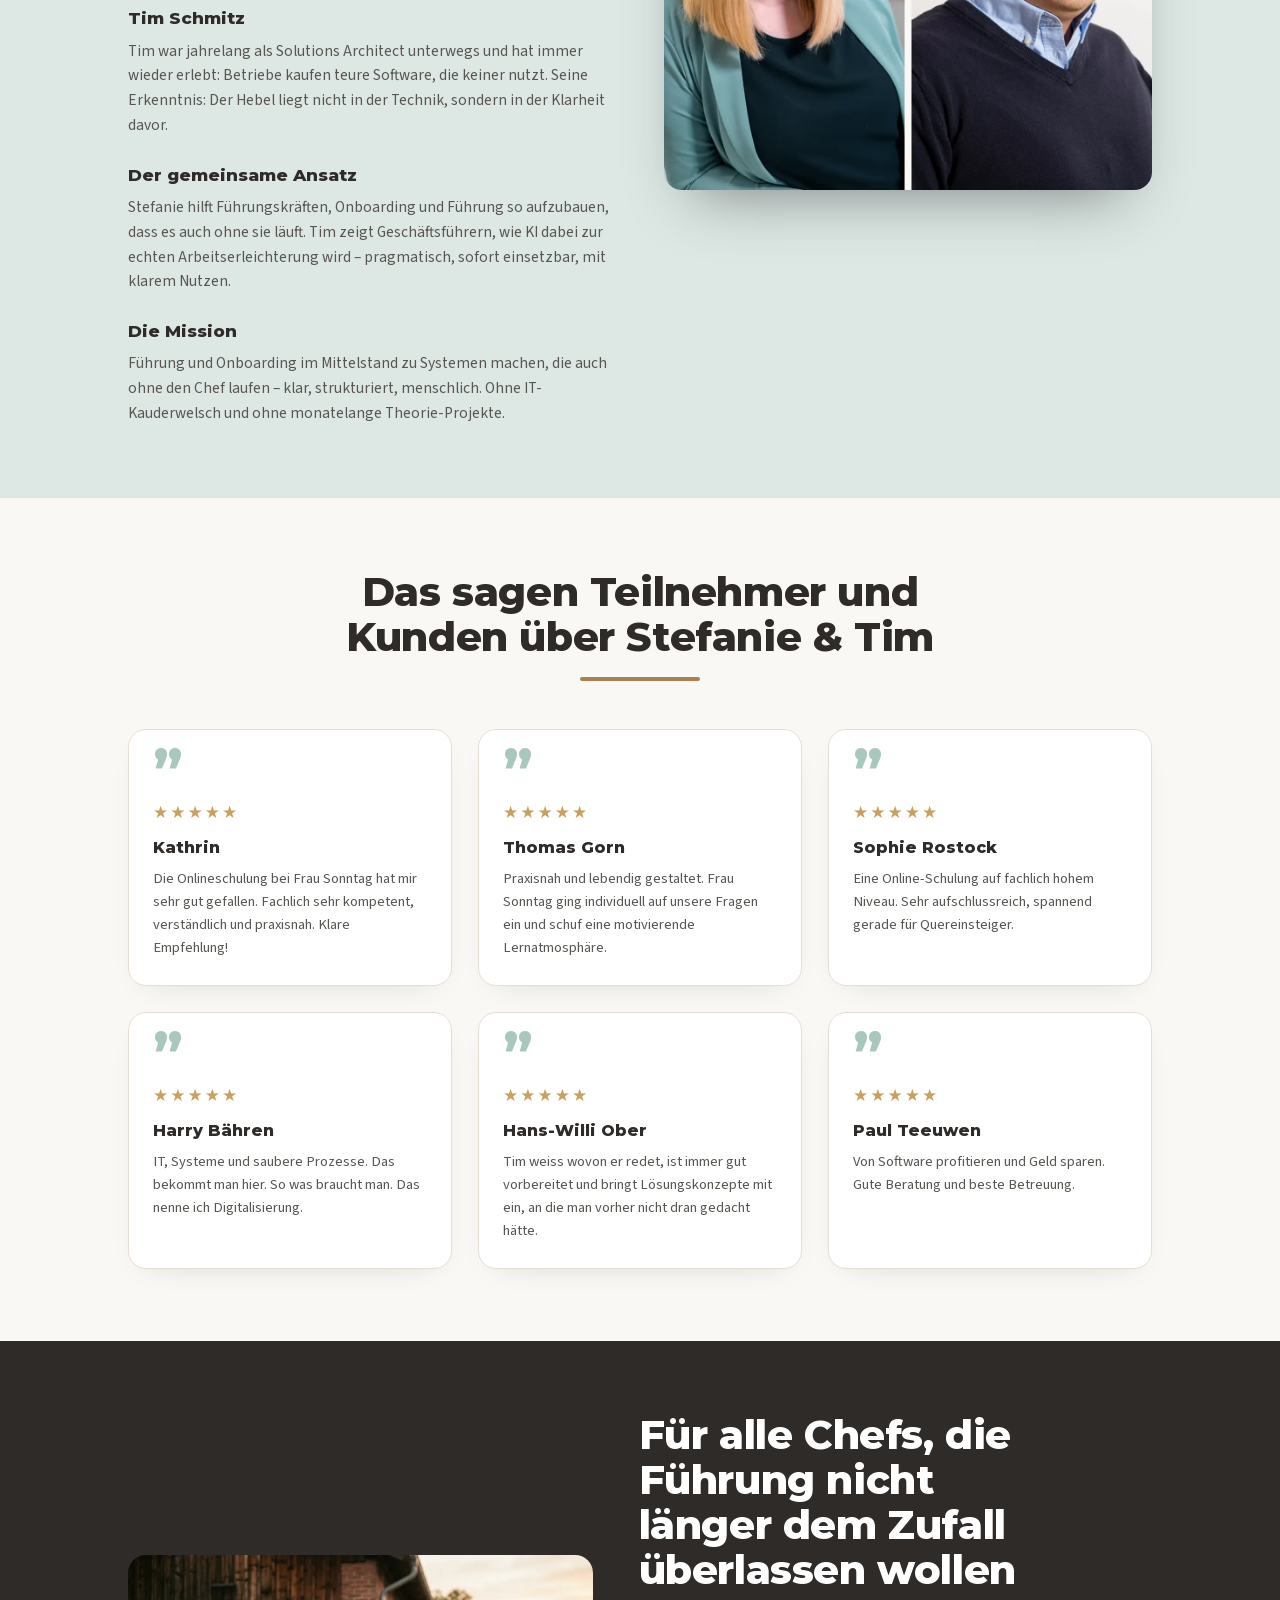
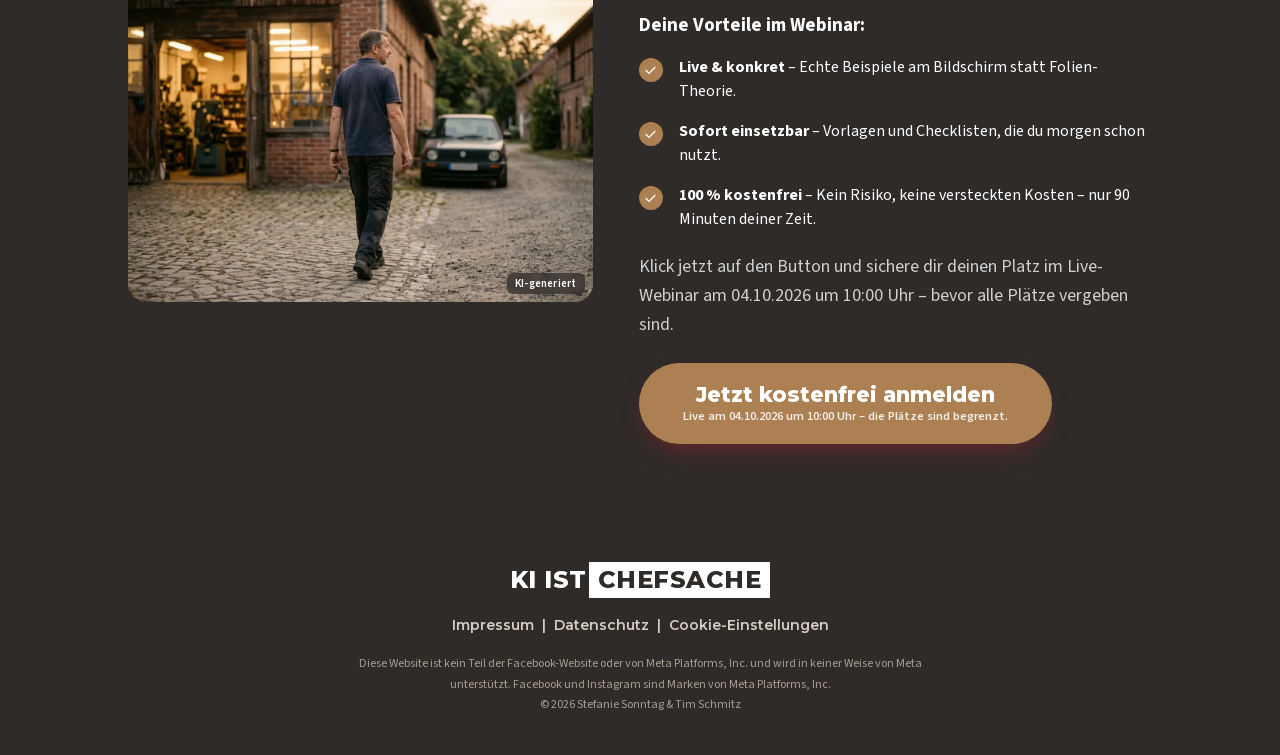
==== commit aa280e3f: "Webinartermin: 02.09.2026 19:00 → 04.10.2026 10:00 Uhr Datum und Uhrzeit auf allen Funnel-Seiten, im" ====
--- a/index.html
+++ b/index.html
@@ -3,7 +3,7 @@
 <head>
 <meta charset="UTF-8"/>
 <meta name="viewport" content="width=device-width, initial-scale=1.0"/>
-<title>KI ist Chefsache – Live-Webinar am 02.09.2026</title>
+<title>KI ist Chefsache – Live-Webinar am 04.10.2026</title>
 <link rel="stylesheet" href="fonts/fonts.css"/>
 <link rel="stylesheet" href="funnel.css"/>
 <!-- BRAND TOKENS: per-Kunde ersetzbar ============================== -->
@@ -82,7 +82,7 @@
 <body data-screen-label="Seite 1 — Optin">
 
 <!-- ============ ANNOUNCEMENT BAR ============ -->
-<div class="topbar">Exklusives Live-Webinar für Geschäftsführer und Inhaber im Mittelstand – am 02.09.2026 um 19:00 Uhr. 100 % kostenfrei.</div>
+<div class="topbar">Exklusives Live-Webinar für Geschäftsführer und Inhaber im Mittelstand – am 04.10.2026 um 10:00 Uhr. 100 % kostenfrei.</div>
 
 <!-- ============ HEADER ============ -->
 <header class="site-header">
@@ -95,14 +95,14 @@
 <section class="hero">
   <div class="wrap hero-inner">
     <div class="hero-head">
-      <p class="eyebrow">– Live-Webinar · 02.09.2026 · 19:00 Uhr · 100 % kostenfrei –</p>
+      <p class="eyebrow">– Live-Webinar · 04.10.2026 · 10:00 Uhr · 100 % kostenfrei –</p>
       <h1 class="h1">Keine Zeit für Urlaub, weil ohne dich nichts läuft? Bring Klarheit in dein Onboarding – ohne monatelanges Projekt</h1>
       <span class="hero-bonus"><b>Live-Demo:</b> Zwei Experten zeigen dir in Echtzeit, wie KI dir heute schon Arbeit abnimmt – nicht irgendwann, sondern sofort einsetzbar. Inklusive fertiger Vorlagen zum Mitnehmen.</span>
     </div>
 
     <div class="hero-grid">
-      <div class="media-frame media-shadow video-embed" data-yt="BMkcND7731k" data-yt-title="Webinar 02.09. KI ist Chefsache">
-        <button type="button" class="video-embed__play" aria-label="Video abspielen: Webinar 02.09. KI ist Chefsache">
+      <div class="media-frame media-shadow video-embed" data-yt="BMkcND7731k" data-yt-title="Webinar 04.10. KI ist Chefsache">
+        <button type="button" class="video-embed__play" aria-label="Video abspielen: Webinar 04.10. KI ist Chefsache">
           <img src="img/video-poster.webp" alt="Stefanie Sonntag und Tim Schmitz im Ankündigungsvideo zum Webinar"/>
           <span class="video-embed__icon" aria-hidden="true"></span>
           <span class="video-embed__hint">Video starten — erst dann wird eine Verbindung zu YouTube hergestellt</span>
@@ -116,7 +116,7 @@
           <li><b>Onboarding als System</b> – Neue Mitarbeiter wissen von Tag 1 an, was zu tun ist – und du kommst raus aus der Ich-erkläre-alles-selbst-Schleife.</li>
         </ul>
         <div class="cta-block">
-          <a class="btn" href="seite-2-bridge.html" data-optin>Jetzt kostenfrei anmelden<small>Live am 02.09.2026 um 19:00 Uhr – die Plätze sind begrenzt.</small></a>
+          <a class="btn" href="seite-2-bridge.html" data-optin>Jetzt kostenfrei anmelden<small>Live am 04.10.2026 um 10:00 Uhr – die Plätze sind begrenzt.</small></a>
         </div>
       </div>
     </div>
@@ -170,7 +170,7 @@
       </div>
     </div>
     <div class="cta-block" style="margin-top:54px">
-      <a class="btn" href="seite-2-bridge.html" data-optin>Jetzt kostenfrei anmelden<small>Live am 02.09.2026 um 19:00 Uhr – die Plätze sind begrenzt.</small></a>
+      <a class="btn" href="seite-2-bridge.html" data-optin>Jetzt kostenfrei anmelden<small>Live am 04.10.2026 um 10:00 Uhr – die Plätze sind begrenzt.</small></a>
     </div>
   </div>
 </section>
@@ -179,7 +179,7 @@
 <section class="section">
   <div class="wrap">
     <div class="center" style="max-width:820px;margin:0 auto 50px">
-      <h2 class="h2">Das erhältst du, wenn du am 02.09. live dabei bist:</h2>
+      <h2 class="h2">Das erhältst du, wenn du am 04.10. live dabei bist:</h2>
     </div>
 
     <!-- Hauptinhalt -->
@@ -255,7 +255,7 @@
 
     <p class="center h3" style="margin:34px 0 30px">… und Zeit für deine Fragen</p>
     <div class="cta-block">
-      <a class="btn" href="seite-2-bridge.html" data-optin>Jetzt kostenfrei anmelden<small>Live am 02.09.2026 um 19:00 Uhr – die Plätze sind begrenzt.</small></a>
+      <a class="btn" href="seite-2-bridge.html" data-optin>Jetzt kostenfrei anmelden<small>Live am 04.10.2026 um 10:00 Uhr – die Plätze sind begrenzt.</small></a>
     </div>
   </div>
 </section>
@@ -336,9 +336,9 @@
           <li><b>Sofort einsetzbar</b> – Vorlagen und Checklisten, die du morgen schon nutzt.</li>
           <li><b>100 % kostenfrei</b> – Kein Risiko, keine versteckten Kosten – nur 90 Minuten deiner Zeit.</li>
         </ul>
-        <p style="color:#cfcfcf;margin:22px 0 24px">Klick jetzt auf den Button und sichere dir deinen Platz im Live-Webinar am 02.09.2026 um 19:00 Uhr – bevor alle Plätze vergeben sind.</p>
+        <p style="color:#cfcfcf;margin:22px 0 24px">Klick jetzt auf den Button und sichere dir deinen Platz im Live-Webinar am 04.10.2026 um 10:00 Uhr – bevor alle Plätze vergeben sind.</p>
         <div class="cta-block" style="text-align:left">
-          <a class="btn" href="seite-2-bridge.html" data-optin>Jetzt kostenfrei anmelden<small>Live am 02.09.2026 um 19:00 Uhr – die Plätze sind begrenzt.</small></a>
+          <a class="btn" href="seite-2-bridge.html" data-optin>Jetzt kostenfrei anmelden<small>Live am 04.10.2026 um 10:00 Uhr – die Plätze sind begrenzt.</small></a>
         </div>
       </div>
     </div>
@@ -611,6 +611,10 @@
     addFooterLink();
     if (granted()) loadPixel();
     else if (!read()) show();
+    // Ablehnung liegt vor: bei jedem Aufruf aufraeumen. Ein _fbp kann noch von
+    // einer frueheren Zustimmung stammen oder von einer anderen Subdomain gesetzt
+    // worden sein — der Widerruf soll auch dann greifen.
+    else revokePixel();
   }
   if (document.readyState === "loading") document.addEventListener("DOMContentLoaded", init);
   else init();
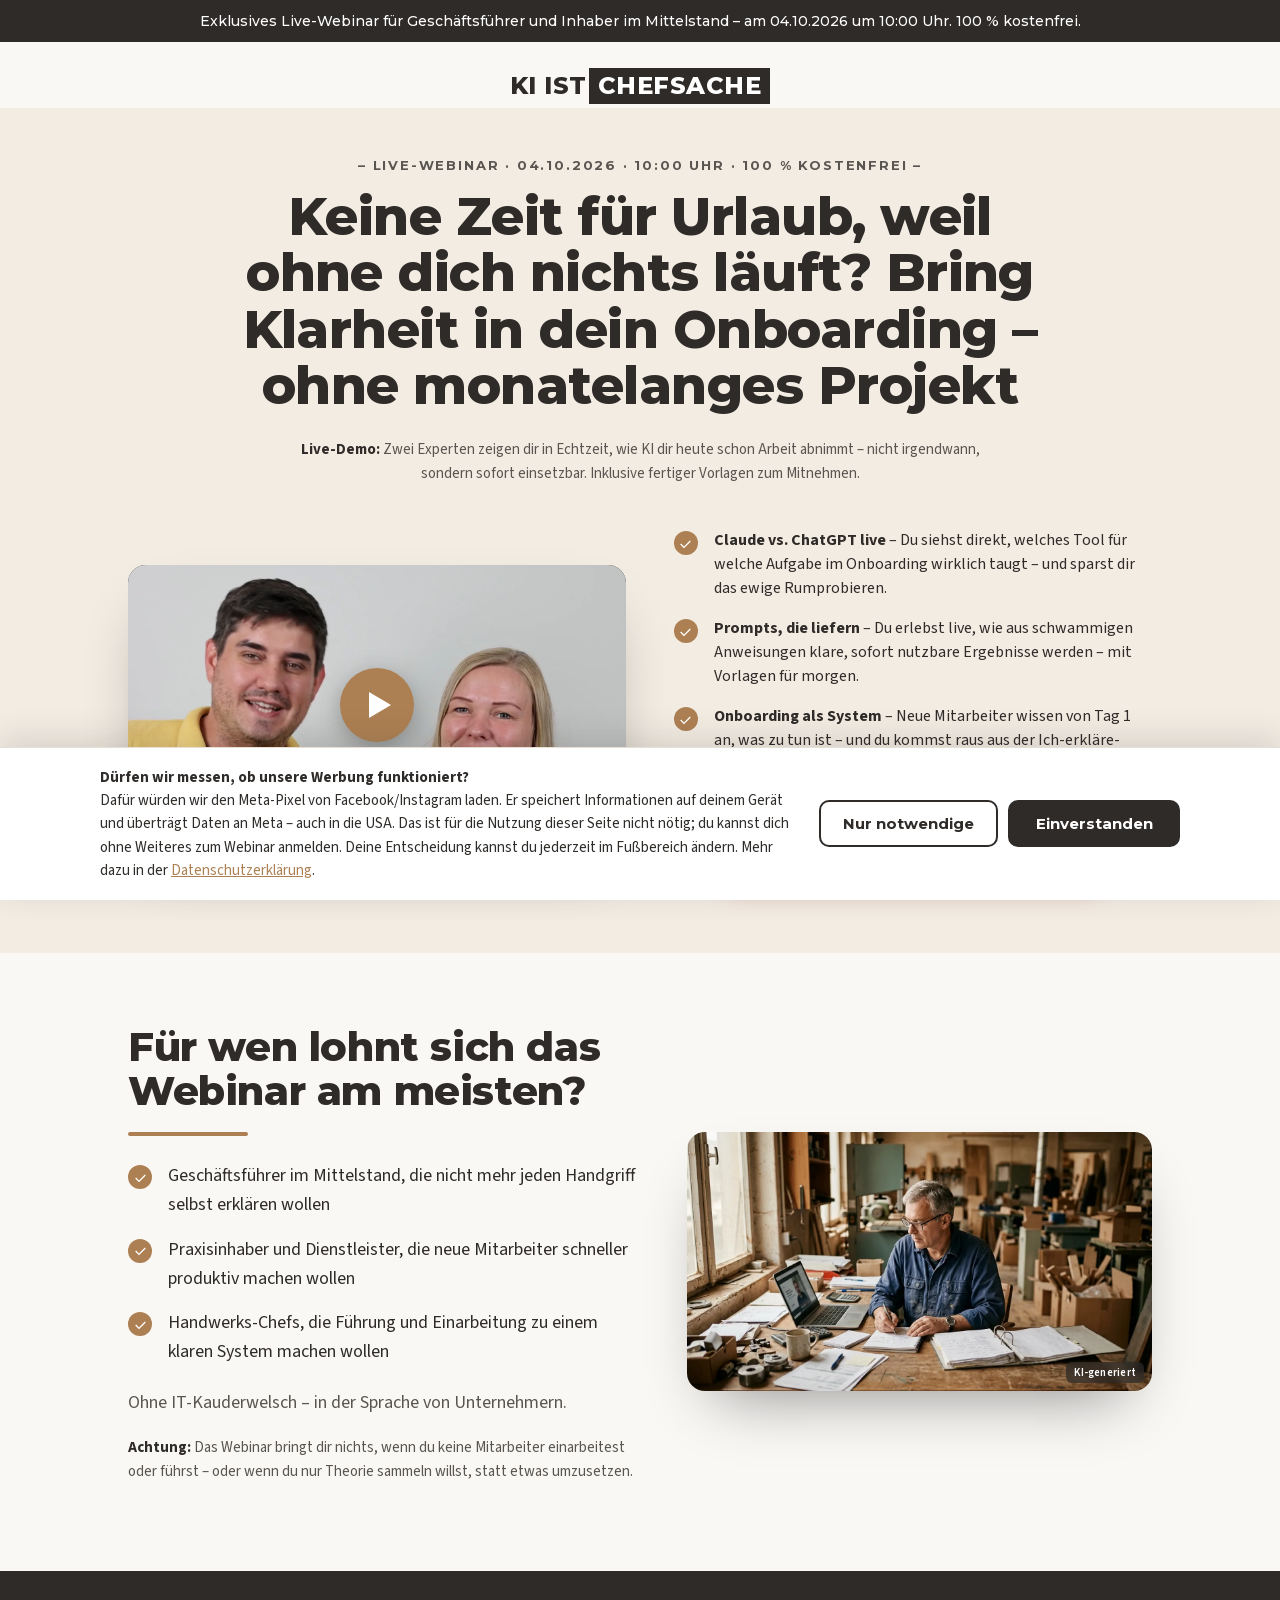
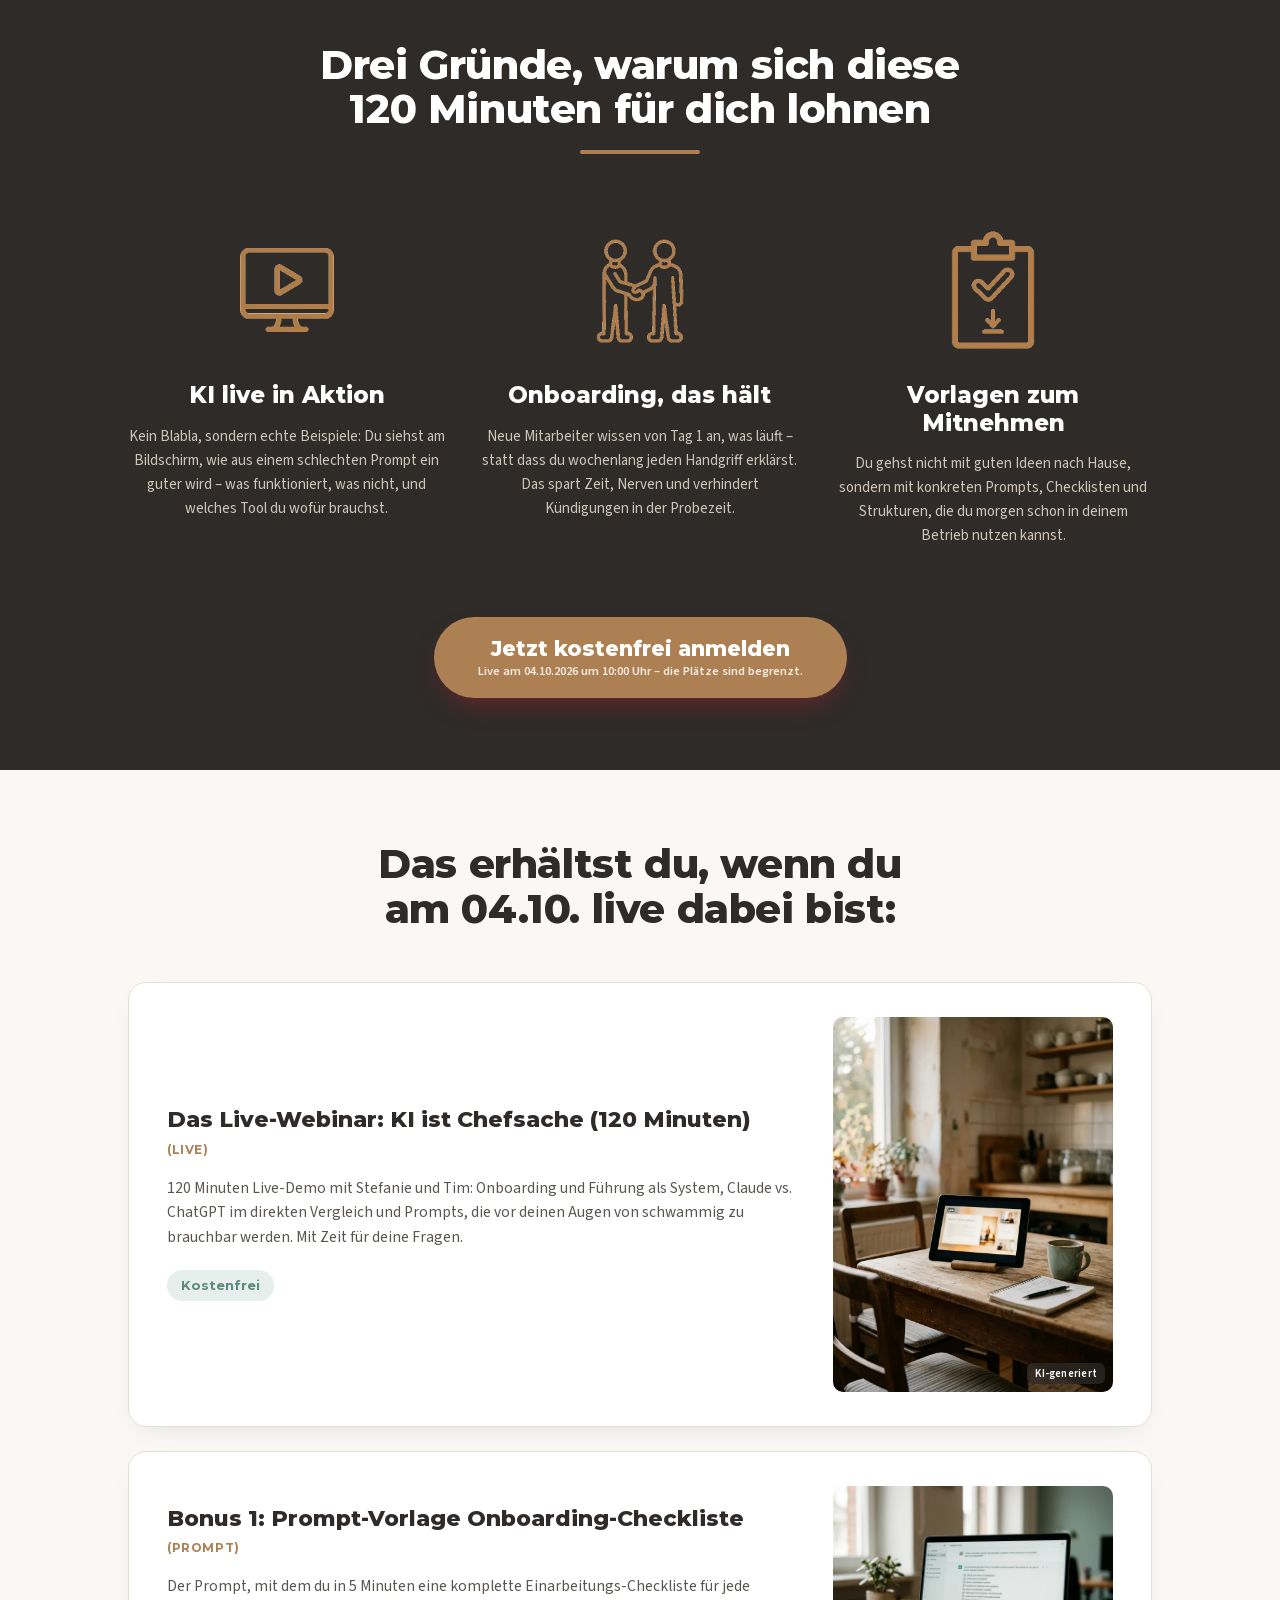
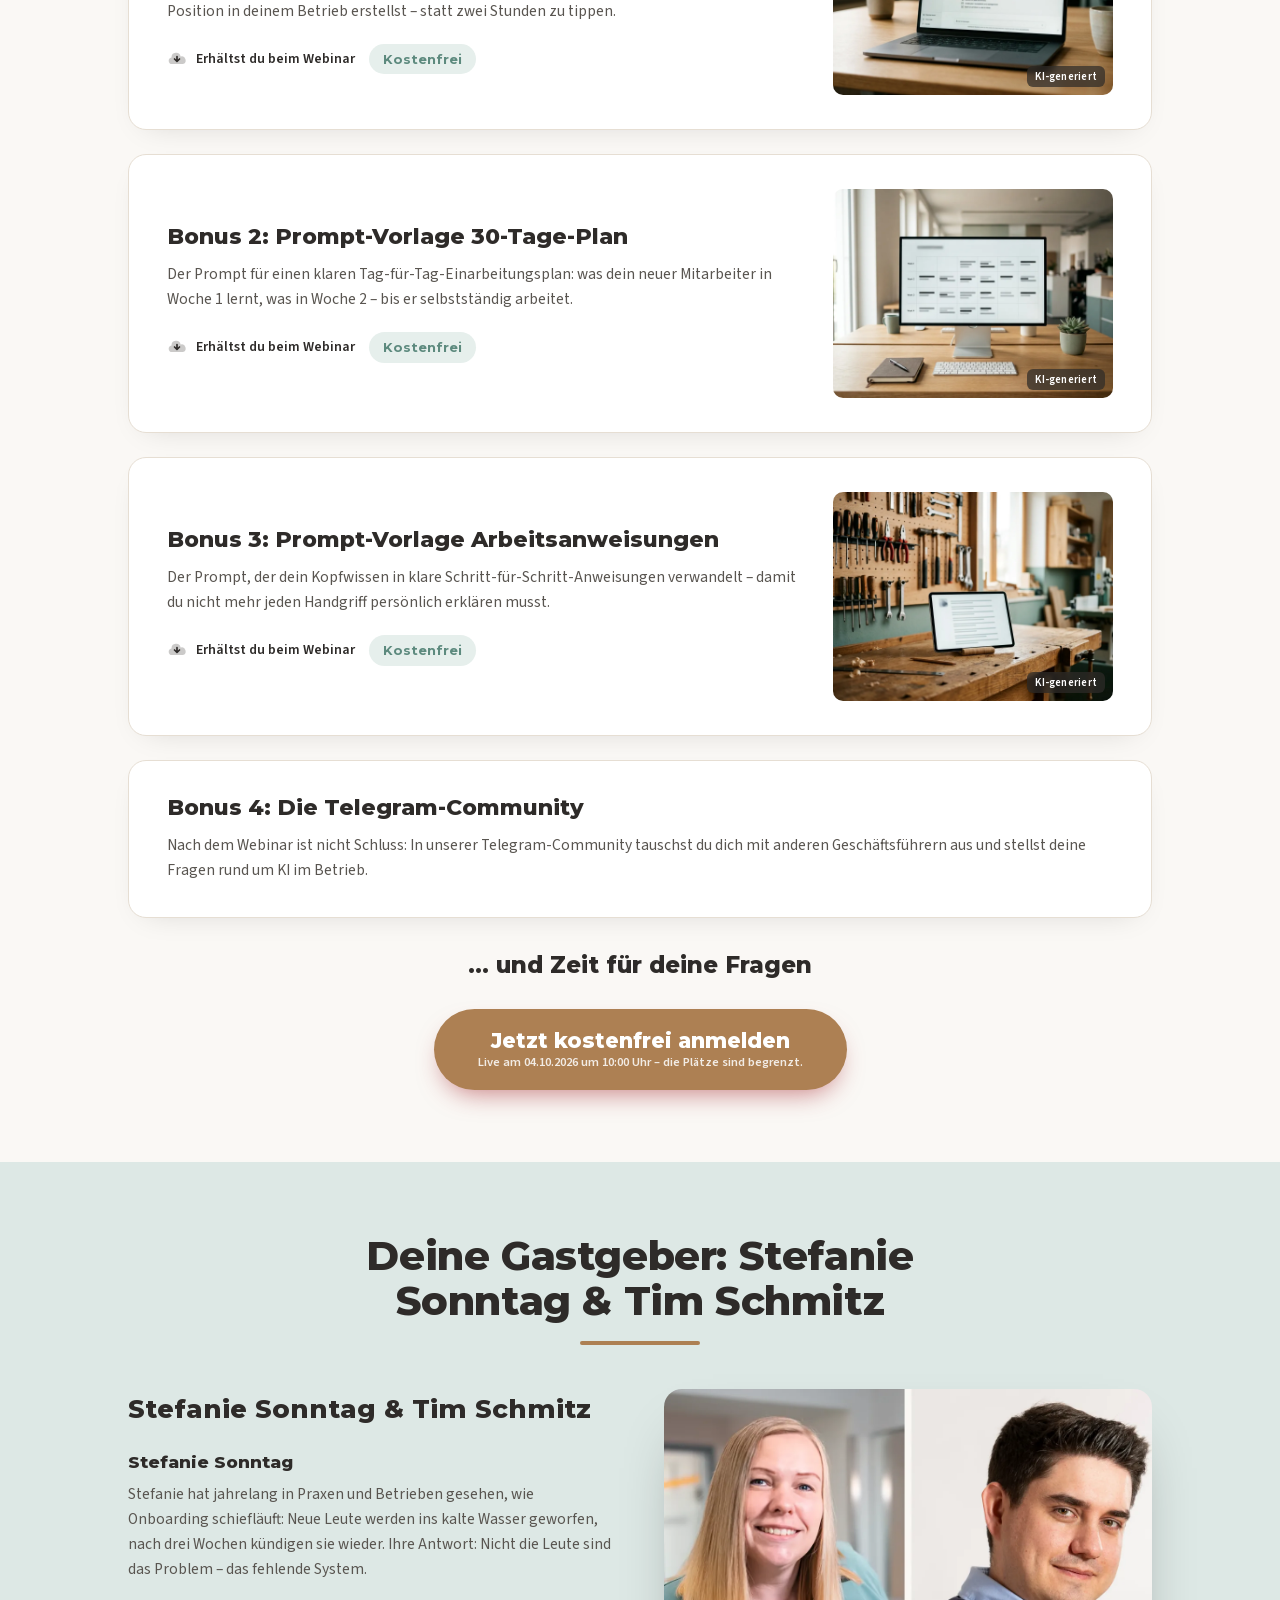
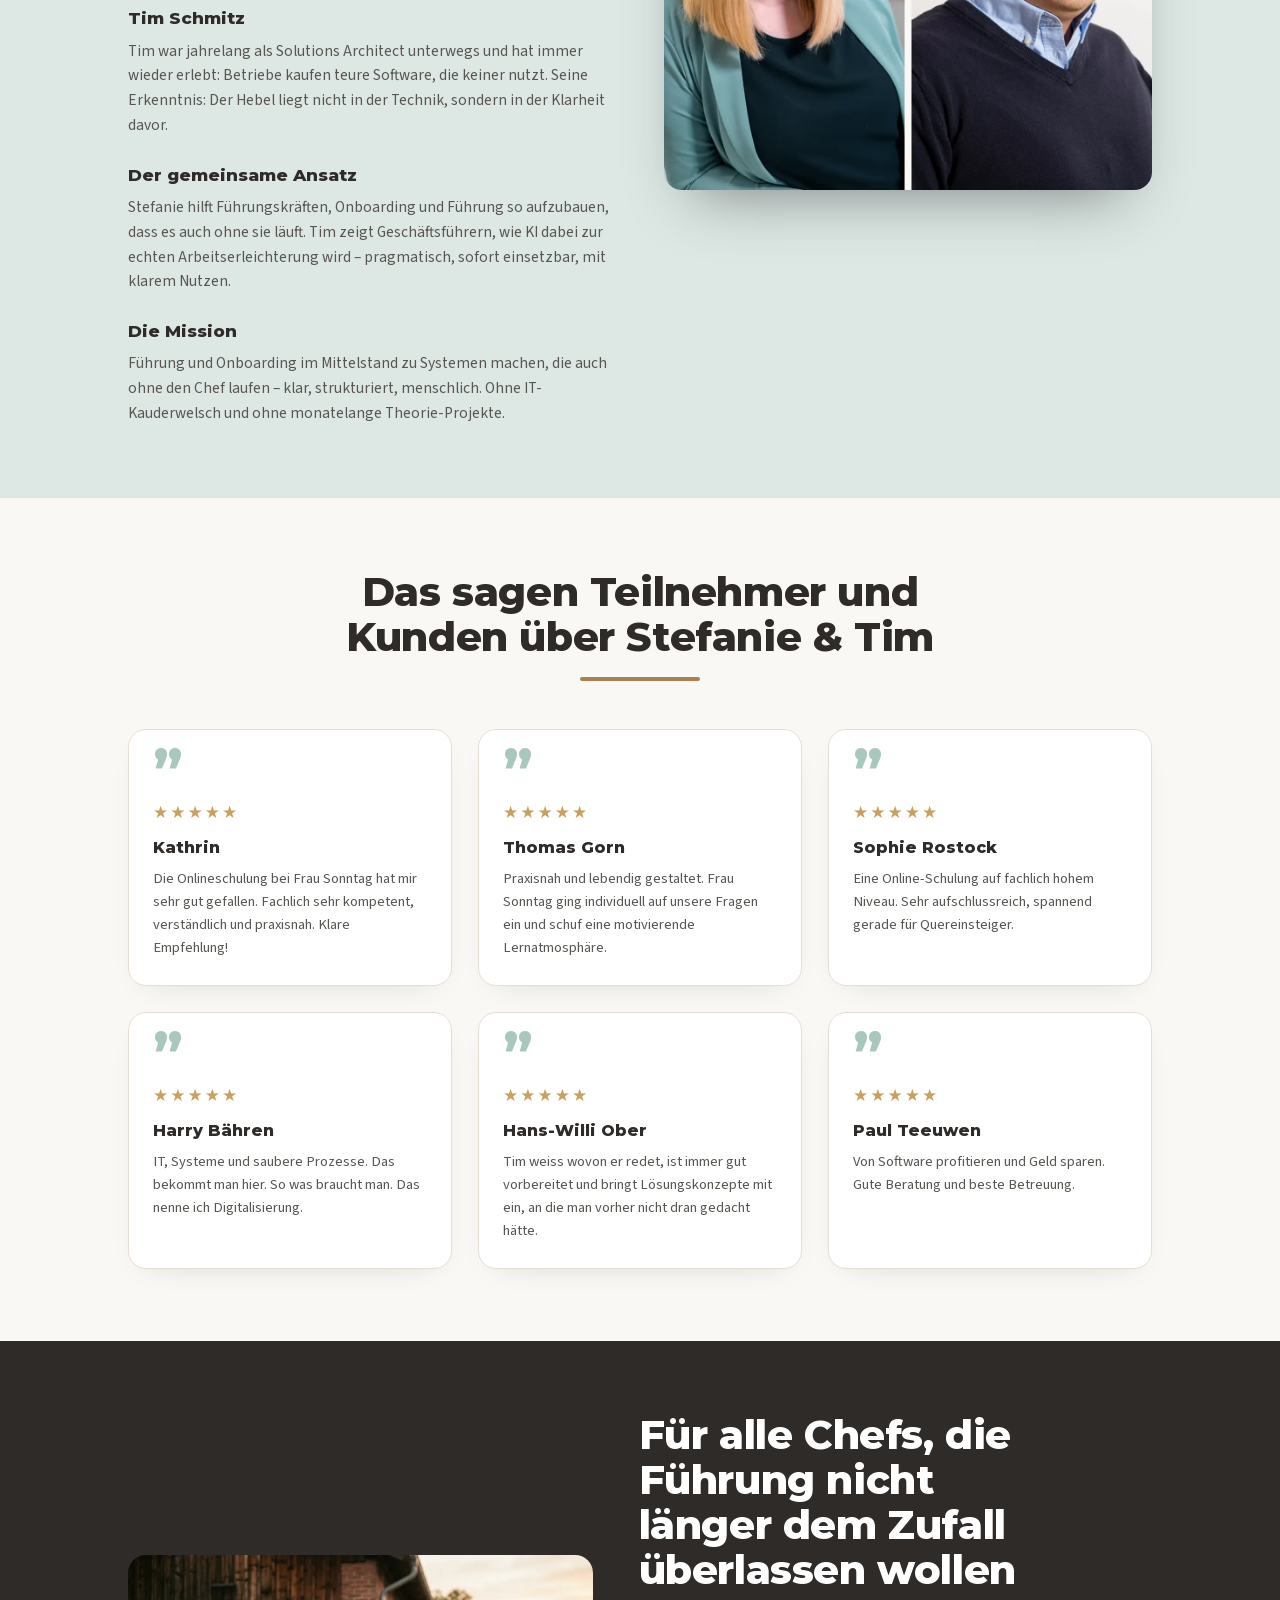
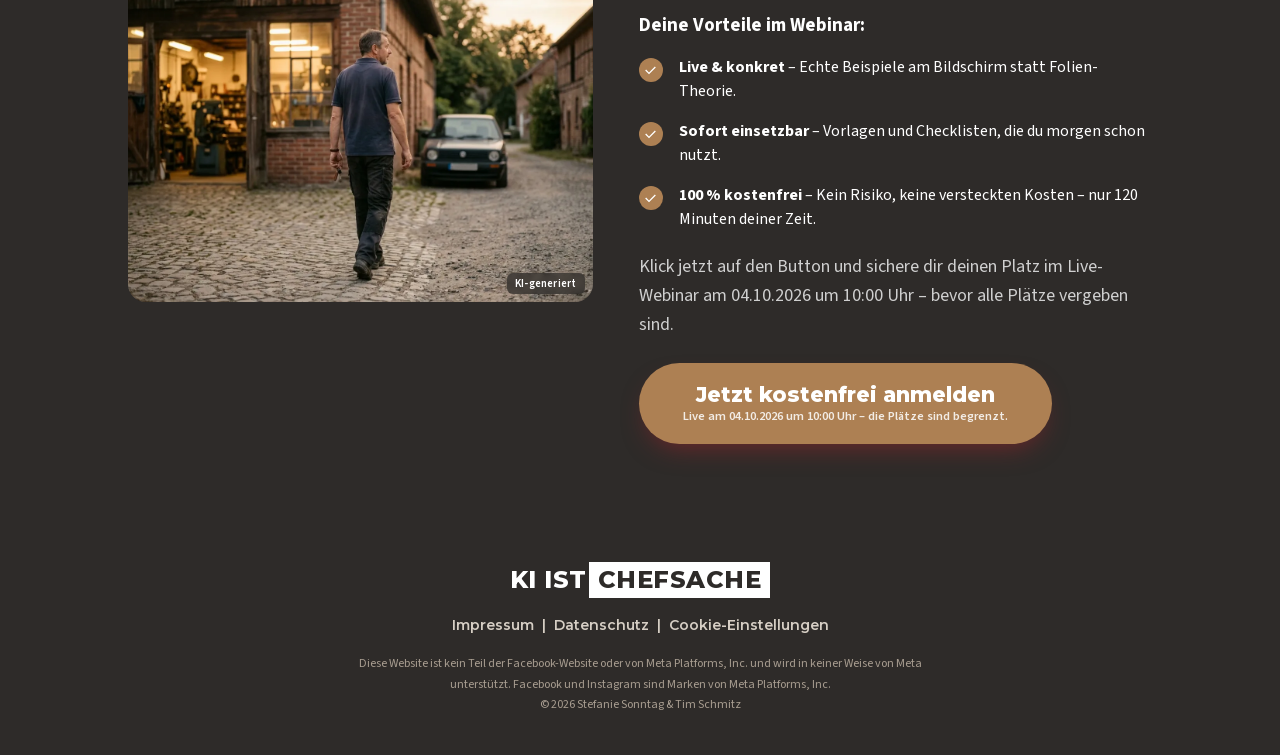
==== commit eb4247e4: "Webinardauer: 90 → 120 Minuten Alle Dauerangaben auf den Funnel-Seiten (Hero, Gründe, Content-Block," ====
--- a/index.html
+++ b/index.html
@@ -149,7 +149,7 @@
 <section class="section section--black">
   <div class="wrap">
     <div class="center" style="max-width:760px;margin:0 auto 56px">
-      <h2 class="h2">Drei Gründe, warum sich diese 90 Minuten für dich lohnen</h2>
+      <h2 class="h2">Drei Gründe, warum sich diese 120 Minuten für dich lohnen</h2>
       <hr class="rule"/>
     </div>
     <div class="three-col">
@@ -186,14 +186,14 @@
     <div class="card">
       <div class="card-row">
         <div>
-          <h3 class="h3">Das Live-Webinar: KI ist Chefsache (90 Minuten)</h3>
+          <h3 class="h3">Das Live-Webinar: KI ist Chefsache (120 Minuten)</h3>
           <span class="tag-new">(LIVE)</span>
-          <p>90 Minuten Live-Demo mit Stefanie und Tim: Onboarding und Führung als System, Claude vs. ChatGPT im direkten Vergleich und Prompts, die vor deinen Augen von schwammig zu brauchbar werden. Mit Zeit für deine Fragen.</p>
+          <p>120 Minuten Live-Demo mit Stefanie und Tim: Onboarding und Führung als System, Claude vs. ChatGPT im direkten Vergleich und Prompts, die vor deinen Augen von schwammig zu brauchbar werden. Mit Zeit für deine Fragen.</p>
           <div class="card-foot">
             <span class="badge-free">Kostenfrei</span>
           </div>
         </div>
-        <div class="card-img"><img src="img/ki-content-main.webp" alt="Das Live-Webinar: KI ist Chefsache (90 Minuten)"/></div>
+        <div class="card-img"><img src="img/ki-content-main.webp" alt="Das Live-Webinar: KI ist Chefsache (120 Minuten)"/></div>
       </div>
     </div>
 
@@ -334,7 +334,7 @@
         <ul class="checks fab" style="margin-top:14px">
           <li><b>Live & konkret</b> – Echte Beispiele am Bildschirm statt Folien-Theorie.</li>
           <li><b>Sofort einsetzbar</b> – Vorlagen und Checklisten, die du morgen schon nutzt.</li>
-          <li><b>100 % kostenfrei</b> – Kein Risiko, keine versteckten Kosten – nur 90 Minuten deiner Zeit.</li>
+          <li><b>100 % kostenfrei</b> – Kein Risiko, keine versteckten Kosten – nur 120 Minuten deiner Zeit.</li>
         </ul>
         <p style="color:#cfcfcf;margin:22px 0 24px">Klick jetzt auf den Button und sichere dir deinen Platz im Live-Webinar am 04.10.2026 um 10:00 Uhr – bevor alle Plätze vergeben sind.</p>
         <div class="cta-block" style="text-align:left">
